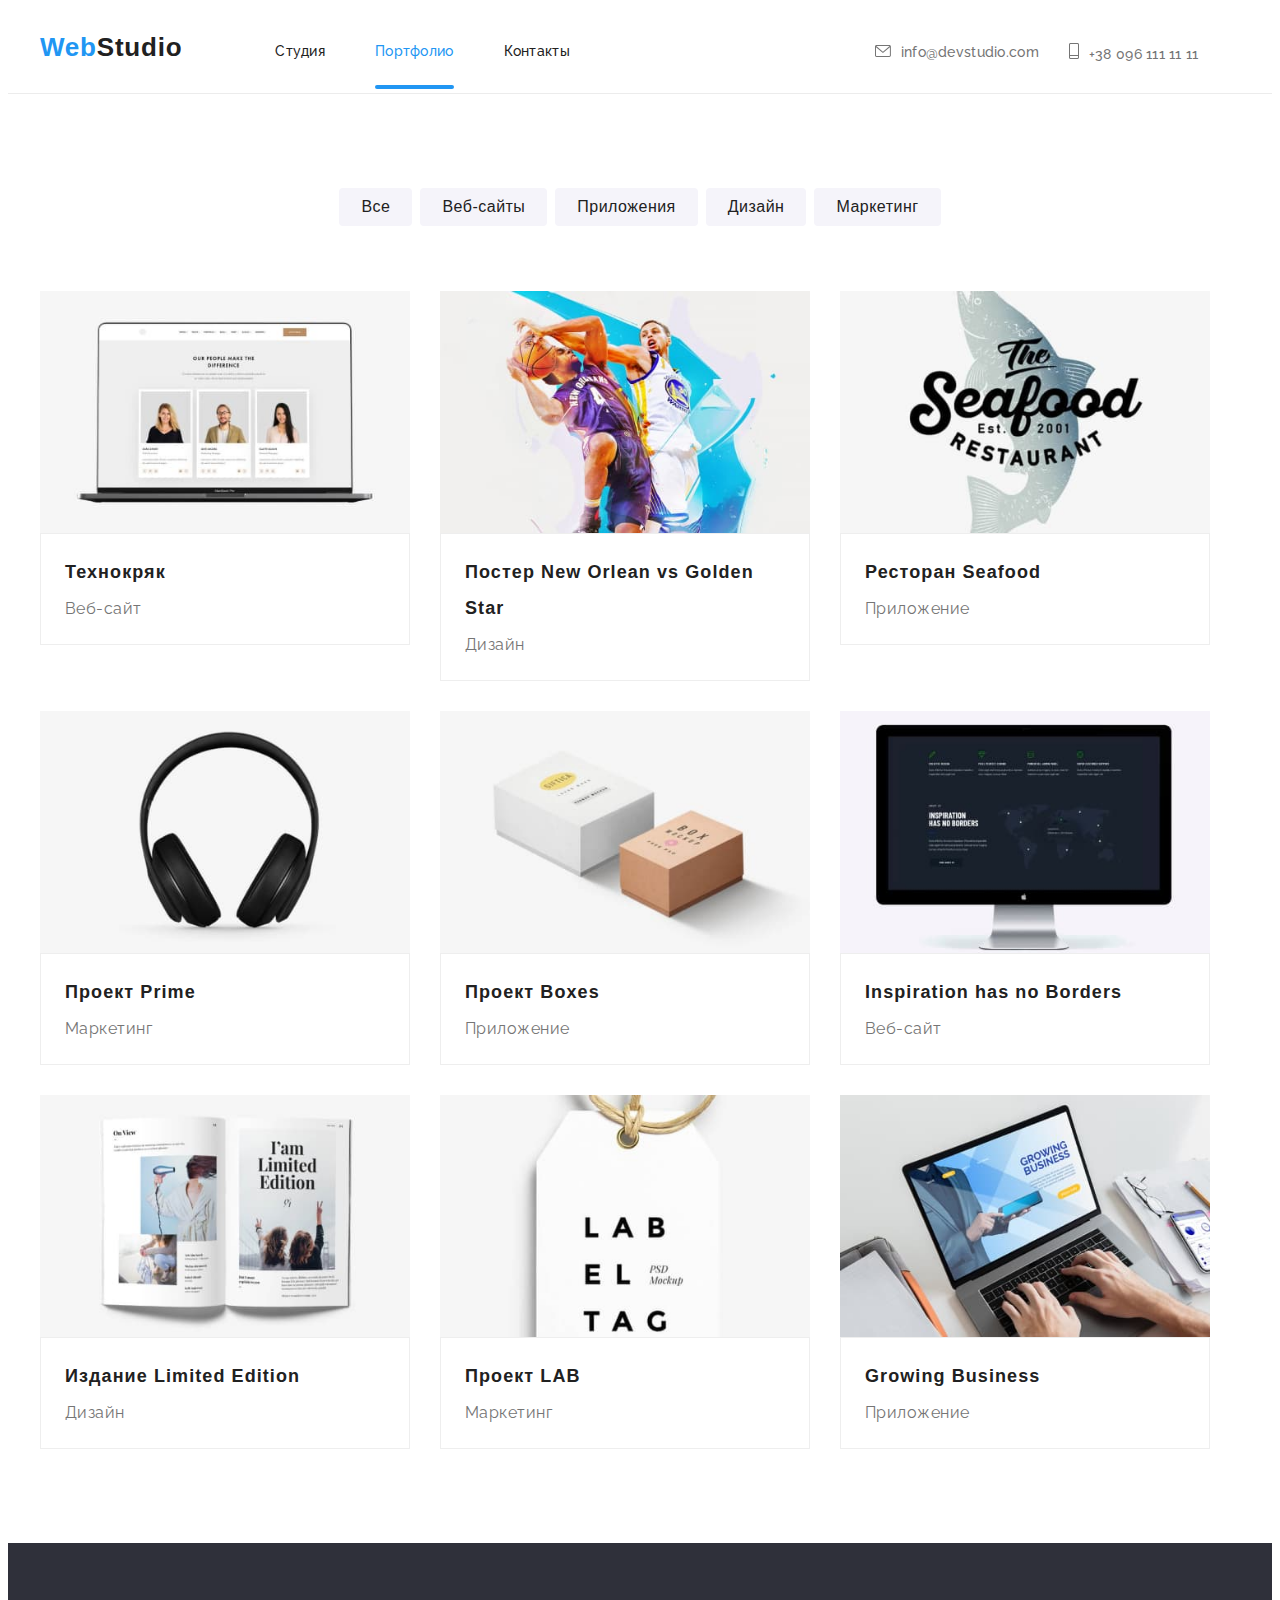
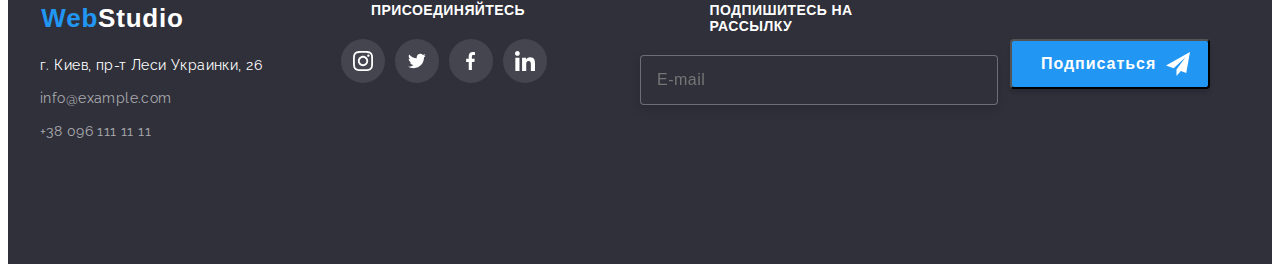
==== portfolio.html @ 31fa8542 "home work 08" ====
<!DOCTYPE html>
<html lang="ru">

<head>
    <meta charset="UTF-8">
    <meta name="viewport" content="width=device-width, initial-scale=1.0">
    <title>home-work-08</title>
    <link rel="preconnect" href="https://fonts.gstatic.com">
    <link
        href="https://fonts.googleapis.com/css2?family=Raleway:wght@700&family=Roboto:wght@400;500;700;900&display=swap"
        rel="stylesheet">
    <link rel="stylesheet" href="https://cdnjs.cloudflare.com/ajax/libs/modern-normalize/1.0.0/modern-normalize.min.css"
        integrity="sha512-ISS7cAi1PEhQ8jnbJpJZMd29NlhNj4AWYyLOSp2CE/CsHxTCu+r+t0D2yoJudVrd0/8fTVPUVDzY5Tvli75u/g=="
        crossorigin="anonymous" />
    <link rel="stylesheet" href="./css/main.min.css">
</head>

<body>

    <header class="header-navigation">
        <!--Логотип-->
        <div class="container">
            <div class="tablet-desktop-position">
                <div class="mobile-header">
                    <a class="logo" href="#">Web<span class="logo__header-part">Studio</span></a>
                    <button type="button" class="menu-button" data-menu-button>
                        <svg class="button_icon" width="24px" height="16px" aria-label="Переключатель мобильного меню">
                            <use class="icon-cross" href="./images/symbol-defs.svg#.iconCross"></use>
                            <use class="icon-menu" href="./images/symbol-defs.svg#.iconBurgerMenu"></use>
                        </svg>
                    </button>
                </div>
    
                <div class="menu-container" id="menu-container" data-menu>
                    <nav class="top-contacts">
                        <!--Навигация-->
                        <ul class="site-nav">
                            <li class="site-nav__item"><a class="site-nav__studio-link" href="./index.html">Студия</a></li>
                            <li class="site-nav__item"><a class="site-nav__current-link" href="./portfolio.html">Портфолио</a>
                            </li>
                            <li class="site-nav__item"><a class="site-nav__contacts" href="#">Контакты</a></li>
                        </ul>
                    </nav>
                    <ul class="auth-nav">
                        <li class="auth-nav__top">
                            <a class="auth-nav__mail" href="mailto:info@devstudio.com">
                                <svg class="top-icon" width="16px" height="12px">
                                    <use href="./images/symbol-defs.svg#.iconenvelope"></use>
                                </svg>info@devstudio.com
                            </a>
                        </li>
                        <li class="auth-nav__top">
                            <a class="auth-nav__phone" href="tel:+380961111111">
                                <svg class="top-icon" width="10px" height="16px">
                                    <use href="./images/symbol-defs.svg#.iconphone"></use>
                                </svg>+38 096 111 11 11
                            </a>
                        </li>
                    </ul>
                </div>
            </div>
        </div>
    </header>
    <main class="project-demonstration">
        <section class="work-example">
            <!--<h1>Примеры реализованных проектов</h1>-->
            <div class="container">
                <ul class="filter">
                    <li class="item"><button class="type-button">Все</button></li>
                    <li class="item"><button class="type-button">Веб-сайты</button></li>
                    <li class="item"><button class="type-button">Приложения</button></li>
                    <li class="item"><button class="type-button">Дизайн</button></li>
                    <li class="item"><button class="type-button">Маркетинг</button></li>
                </ul>

                <ul class="example">
                    <li class="item">
                        <a class="link" href="#">
                            <div class="thumb">
                                <img 
                                srcset="./images/Технокряк_mobile_filter.jpg 1x, 
                                ./images/Технокряк_mobile_filter2x.jpg 2x,
                                ./images/Технокряк_tablet_filter.jpg 1x,
                                ./images/Технокряк_tablet_filter2x.jpg 2x,
                                ./images/Технокряк_desktop_filter.jpg 1x,
                                ./images/Технокряк_desktop_filter2x.jpg 2x"
                                src="./images/Технокряк_mobile_filter.jpg" 
                                alt="Ноутбук с изображением членов команды"
                                    width="450px" height="294px">

                                <p class="text-overlay">Технокряк это современная площадка распространения коронавируса.
                                    Компании используют эту платформу для цифрового
                                    шпионажа и атак на защищённые сервера конкурентов.</p>
                            </div>

                            <div class="text">
                                <h3 class="title">Технокряк</h3>
                                <p class="content">Веб-сайт</p>
                            </div>
                        </a>
                    </li>
                    <li class="item">
                        <a class="link" href="#">
                            <div class="thumb">
                                <img 
                                srcset="./images/New_Orlean_mobile_filter.jpg 1x,
                                ./images/New_Orlean_mobile_filter2x.jpg 2x,
                                ./images/New_Orlean_tablet_filter.jpg 1x,
                                ./images/New_Orlean_tablet_filter2x.jpg 2x,
                                ./images/New_Orlean_desktop_filter.jpg 1x,
                                ./images/New_Orlean_desktop_filter2x.jpg 2x"
                                src="./images/New_Orlean_mobile_filter.jpg" 
                                alt="Баскетболисты в процессе игры"
                                    width="450px" height="294px">
                                <p class="text-overlay">Технокряк это современная площадка распространения коронавируса.
                                    Компании используют эту
                                    платформу для цифрового
                                    шпионажа и атак на защищённые сервера конкурентов.</p>
                            </div>
                            <div class="text">
                                <h3 class="title">Постер New Orlean vs Golden Star</h3>
                                <p class="content">Дизайн</p>
                            </div>

                        </a>
                    </li>
                    <li class="item">
                        <a class="link" href="#">
                            <div class="thumb">
                                <img 
                                srcset="./images/Seafood_mobile_filter.jpg 1x,
                                ./images/Seafood_mobile_filter2x.jpg 2x,
                                ./images/Seafood_tablet_filter.jpg 1x,
                                ./images/Seafood_tablet_filter2x.jpg 2x,
                                ./images/Seafood_desktop_filter.jpg 1x,
                                ./images/Seafood_desktop_filter2x.jpg 2x"
                                src="./images/Seafood_mobile_filter.jpg" 
                                alt="Логотип ресторана в виде большой рыбы"
                                    width="450px" height="294px">
                                <p class="text-overlay">Технокряк это современная площадка распространения коронавируса.
                                    Компании используют эту
                                    платформу для цифрового
                                    шпионажа и атак на защищённые сервера конкурентов.</p>
                            </div>
                            <div class="text">
                                <h3 class="title">Ресторан Seafood</h3>
                                <p class="content">Приложение</p>
                            </div>
                        </a>
                    </li>
                    <li class="item">
                        <a class="link" href="#">
                            <div class="thumb">
                                <img 
                                srcset="./images/Prime_mobile_filter.jpg 1x,
                                ./images/Prime_mobile_filter2x.jpg 2x,
                                ./images/Prime_tablet_filter.jpg 1x,
                                ./images/Prime_tablet_filter2x.jpg 2x,
                                ./images/Prime_desktop_filter.jpg 1x,
                                ./images/Prime_desktop_filter2x.jpg 2x" 
                                src="./images/Prime_mobile_filter.jpg" 
                                alt="Черные наушники" 
                                width="450px" height="294px">
                                <p class="text-overlay">Технокряк это современная площадка распространения коронавируса.
                                    Компании используют эту
                                    платформу для цифрового
                                    шпионажа и атак на защищённые сервера конкурентов.</p>
                            </div>
                            <div class="text">
                                <h3 class="title">Проект Prime</h3>
                                <p class="content">Маркетинг</p>
                            </div>
                        </a>
                    </li>

                    <li class="item">
                        <a class="link" href="#">
                            <div class="thumb">
                                <img srcset="./images/Boxes_mobile_filter.jpg 1x,
                                ./images/Boxes_mobile_filter2x.jpg 2x,
                                ./images/Boxes_tablet_filter.jpg 1x,
                                ./images/Boxes_tablet_filter2x.jpg 2x,
                                ./images/Boxes_desktop_filter.jpg 1x,
                                ./images/Boxes_desktop_filter2x.jpg 2x"
                                src="./images/Boxes_mobile_filter.jpg" 
                                alt="Белая и кремовая коробочки" 
                                width="450px" height="294px">
                                <p class="text-overlay">Технокряк это современная площадка распространения коронавируса.
                                    Компании используют эту
                                    платформу для цифрового
                                    шпионажа и атак на защищённые сервера конкурентов.</p>
                            </div>
                            <div class="text">
                                <h3 class="title">Проект Boxes</h3>
                                <p class="content">Приложение</p>
                            </div>
                        </a>
                    </li>
                    <li class="item">
                        <a class="link" href="#">
                            <div class="thumb">
                                <img 
                                srcset="./images/Inspiration_mobile_filter.jpg 1x,
                                ./images/Inspiration_mobile_filter2x.jpg 2x,
                                ./images/Inspiration_tablet_filter.jpg 1x,
                                ./images/Inspiration_tablet_filter2x.jpg 2x,
                                ./images/Inspiration_desktop_filter.jpg 1x,
                                ./images/Inspiration_desktop_filter2x.jpg 2x"
                                src="./images/Inspiration_mobile_filter.jpg" 
                                alt="Монитор компьютера" 
                                width="450px" height="294px">
                                <p class="text-overlay">Технокряк это современная площадка распространения коронавируса.
                                    Компании используют эту
                                    платформу для цифрового
                                    шпионажа и атак на защищённые сервера конкурентов.</p>
                            </div>
                            <div class="text">
                                <h3 class="title">Inspiration has no Borders</h3>
                                <p class="content">Веб-сайт</p>
                            </div>
                        </a>
                    </li>
                    <li class="item">
                        <a class="link" href="#">
                            <div class="thumb">
                                <img 
                                srcset="./images/Издание_mobile_filter.jpg 1x,
                                ./images/Издание_mobile_filter2x.jpg 2x,
                                ./images/Издание_tablet_filter.jpg 1x,
                                ./images/Издание_tablet_filter2x.jpg 2x,
                                ./images/Издание_desktop_filter.jpg 1x,
                                ./images/Издание_desktop_filter2x.jpg 2x"
                                src="./images/Издание_mobile_filter.jpg" 
                                alt="Разворот книги с картинками"
                                width="450px" height="294px">
                                <p class="text-overlay">Технокряк это современная площадка распространения коронавируса.
                                    Компании используют эту
                                    платформу для цифрового
                                    шпионажа и атак на защищённые сервера конкурентов.</p>
                            </div>
                            <div class="text">
                                <h3 class="title">Издание Limited Edition</h3>
                                <p class="content">Дизайн</p>
                            </div>
                        </a>
                    </li>
                    <li class="item">
                        <a class="link" href="#">
                            <div class="thumb">
                                <img 
                                srcset="./images/LAB_mobile_filter.jpg 1x,
                                ./images/LAB_mobile_filter2x.jpg 2x,
                                ./images/LAB_tablet_filter.jpg 1x,
                                ./images/LAB_tablet_filter2x.jpg 2x,
                                ./images/LAB_desktop_filter.jpg 1x,
                                ./images/LAB_desktop_filter2x.jpg 2x"
                                src="./images/LAB_mobile_filter.jpg" 
                                alt="Лейба для одежды" 
                                width="450px" height="294px">
                                <p class="text-overlay">Технокряк это современная площадка распространения коронавируса.
                                    Компании используют эту
                                    платформу для цифрового
                                    шпионажа и атак на защищённые сервера конкурентов.</p>
                            </div>
                            <div class="text">
                                <h3 class="title">Проект LAB</h3>
                                <p class="content">Маркетинг</p>
                            </div>
                        </a>
                    </li>
                    <li class="item">
                        <a class="link" href="#">
                            <div class="thumb">
                                <img 
                                srcset="./images/Growing_Business_mobile_filter.jpg 1x,
                                ./images/Growing_Business_mobile_filter2x.jpg 2x,
                                ./images/Growing_Business_tablet_filter.jpg 1x,
                                ./images/Growing_Business_tablet_filter2x.jpg 2x,
                                ./images/Growing_Business_desktop_filter.jpg 1x,
                                ./images/Growing_Business_desktop_filter2x.jpg 2x"
                                src="./images/Growing_Business_mobile_filter.jpg"
                                alt="НоутбукБ на экране которого открыто приложение" 
                                width="450px" height="294px">
                                <p class="text-overlay">Технокряк это современная площадка распространения коронавируса.
                                    Компании используют эту
                                    платформу для цифрового
                                    шпионажа и атак на защищённые сервера конкурентов.</p>
                            </div>
                            <div class="text">
                                <h3 class="title">Growing Business</h3>
                                <p class="content">Приложение</p>
                            </div>
                        </a>
                    </li>
                </ul>
            </div>
        </section>
    </main>

    <footer class="contacts-accent">
        <!--Логотип-->
        <div class="container-bottom">
    
            <div class="footer-tablet-desktop-position">
                <a class="logo" href="#"><span class="first-part">Web</span><span class="contrast">Studio</span></a>
    
                <address class="footer-adress">
                    <p class="location">г. Киев, пр-т Леси Украинки, 26</p>
                    <ul class="option">
                        <li class="item"><a class="link" href="mailto:info@example.com">info@example.com</a></li>
                        <li class="item"><a class="link" href="tel:+380961111111">+38 096 111 11 11</a></li>
                    </ul>
                </address>
            </div>
    
            <div class="offer-part">
                <p class="offer-paragraph">присоединяйтесь</p>
                <ul class="footer-list">
                    <li class="footer-list__socials">
                        <a class="footer-link" href="#">
                            <svg class="footer-icon" width="20px" height="20px">
                                <use href="./images/symbol-defs.svg#.iconinstagram">
                                </use>
                            </svg>
                        </a>
                    </li>
                    <li class="footer-list__socials">
                        <a class="footer-link" href="#">
                            <svg class="footer-icon" width="20px" height="16px">
                                <use href="./images/symbol-defs.svg#.icontwitter">
                                </use>
                            </svg>
                        </a>
                    </li>
                    <li class="footer-list__socials">
                        <a class="footer-link" href="#">
                            <svg class="footer-icon" width="10px" height="20px">
                                <use href="./images/symbol-defs.svg#.iconfacebook">
                                </use>
                            </svg>
                        </a>
                    </li>
                    <li class="footer-list__socials">
                        <a class="footer-link" href="#">
                            <svg class="footer-icon" width="20px" height="20px">
                                <use href="./images/symbol-defs.svg#.iconlinkedin">
                                </use>
                            </svg>
                        </a>
                    </li>
                </ul>
    
            </div>
            <form class="mail-form">
                <div class="mail-form-desktop-position">
                    <p class="footer-information">Подпишитесь на рассылку</p>
                    <input class="footer-input" type="email" placeholder="E-mail">
                </div>
                <div class="button-position">
                    <button class="subscribe-button">Подписаться
                        <svg class="button-icon" width="24px" height="24px">
                            <use href="./images/symbol-defs.svg#.iconpaperPlane"></use>
                        </svg>
                    </button>
                </div>
            </form>
        </div>
    </footer>
<script src="js/modal.js"></script>
<script src="js/menu.js"></script>
</body>
</html>
---- css/main.min.css ----
@font-face{font-family:"Raleway";src:url("https://fonts.googleapis.com/css2?family=Raleway:wght@700&&display=swap");font-style:normal;font-weight:700}@font-face{font-family:"Roboto";src:url("https://fonts.googleapis.com/css2?family=Roboto:wght@400&display=swap");font-style:normal;font-weight:400}@font-face{font-family:"Roboto";src:url("https://fonts.googleapis.com/css2?family=Roboto:wght@500&display=swap");font-style:normal;font-weight:500}@font-face{font-family:"Roboto";src:url("https://fonts.googleapis.com/css2?family=Roboto:wght@700&display=swap");font-style:normal;font-weight:700}@font-face{font-family:"Roboto";src:url("https://fonts.googleapis.com/css2?family=Roboto:wght@900&display=swap");font-style:normal;font-weight:900}.container,.container-bottom{padding-left:15px;padding-right:15px;margin-right:auto;margin-left:auto}a{text-decoration:none}body{color:#757575;font-family:"Roboto", "Raleway", sans-serif;font-weight:400;font-size:14px;line-height:2;letter-spacing:0.03em}h1,h2,h3{margin:0;color:#212121}ul{display:block;padding-inline-start:0px;margin:0px;list-style:none}@media screen and (min-width: 768px){ul{display:flex}}nav{display:flex}img{display:block;max-width:100%;height:auto}address{font-style:normal;margin-top:20px}p{margin:0}@media screen and (min-width: 480px){.container{width:480px}}@media screen and (min-width: 768px){.container{width:768px}}@media screen and (min-width: 1200px){.container{width:1200px}}.menu-container{text-align:center;letter-spacing:0.02em;background-color:#fff;border:1px solid #ececec}.menu-container.is-open{display:block;z-index:1}@media screen and (max-width: 767px){.menu-container{position:absolute;display:none;top:60px;left:0;width:100%}}@media screen and (min-width: 768px){.menu-container{display:flex;align-items:center;position:relative;border:none}}@media screen and (min-width: 768px){.container-bottom{display:flex;flex-direction:row;flex-wrap:wrap;justify-content:center}}@media screen and (min-width: 1200px){.container-bottom{width:1200px;justify-content:normal}}.mobile-header{width:100%;display:flex;padding-top:16px;padding-bottom:16px;border-bottom:1px solid #ececec;justify-content:space-between;align-items:center}@media screen and (min-width: 768px){.mobile-header{width:min-content;border:none;padding-top:26px;padding-bottom:26px}}@media screen and (min-width: 1200px){.mobile-header{padding:0}}.tablet-desktop-position{display:flex;align-items:baseline}.logo__header-part{color:#212121}.logo{position:relative;display:inline-block;font-family:"Raleway",sans-serif;font-size:24px;line-height:1.17;letter-spacing:0.03em;text-decoration:none;font-family:"Raleway",sans-serif;font-weight:700;font-size:26px;line-height:1.19;letter-spacing:0.03em;color:#2196f3;transition-property:opacity, transform;transition-duration:250ms;transition-timing-function:cubic-bezier(0.4, 0, 0.2, 1)}@media screen and (min-width: 1200px){.logo{padding-top:24px;padding-bottom:25px}}.menu-button{display:inline-flex;justify-content:center;align-items:center;width:40px;height:40px;outline:none;margin:0;padding:0;border:none;background-color:transparent}.menu-button:hover .icon-menu,.menu-button:hover .icon-cross{fill:#2196f3}@media screen and (min-width: 768px){.menu-button{display:none}}.menu-button .icon-cross{display:none}.menu-button.is-open .icon-cross{display:block}.menu-button.is-open .icon-menu{display:none}.header-navigation{position:relative;border-bottom:1px solid #ececec}.top-contacts{justify-content:center}@media screen and (min-width: 768px){.top-contacts{margin-left:88px}}@media screen and (min-width: 1200px){.top-contacts{margin-left:93px}}.site-nav{padding-top:40px;padding-bottom:20px;font-weight:500;font-size:18px;line-height:1.17;letter-spacing:0.02em}@media screen and (min-width: 768px){.site-nav{padding:0;font-size:12px;line-height:1.14}}@media screen and (min-width: 1200px){.site-nav{font-size:14px;line-height:1.14;letter-spacing:0.02em}}.site-nav__item{padding-top:20px;padding-bottom:20px}@media screen and (min-width: 768px){.site-nav__item{padding:0;margin-left:50px}}@media screen and (min-width: 768px){.site-nav__item:first-child{margin-left:0px}}@media screen and (min-width: 1200px){.auth-nav__top:last-child{margin-left:30px}}.auth-nav__top{padding-top:8px;padding-bottom:8px}@media screen and (min-width: 768px){.auth-nav__top{padding-top:5px;padding-bottom:5px}}@media screen and (min-width: 1200px){.auth-nav__top{display:flex;align-items:baseline;padding:0}}.site-nav__current-link{position:relative;padding-top:20px;padding-bottom:8px;color:#2196f3;text-decoration:none}@media screen and (min-width: 768px){.site-nav__current-link{padding-top:32px;padding-bottom:30px}}.site-nav__current-link::after{content:"";position:absolute;display:block;width:100%;height:4px;border-radius:2px;background-color:#2196f3;left:0;bottom:0;opacity:1}.site-nav__portfolio{position:relative;padding-top:20px;padding-bottom:8px;transition-property:color;transition-duration:250ms;transition-timing-function:cubic-bezier(0.4, 0, 0.2, 1);color:#212121}@media screen and (min-width: 768px){.site-nav__portfolio{padding-top:32px;padding-bottom:30px}}.site-nav__portfolio:hover,.site-nav__portfolio:focus{color:#2196f3}.site-nav__contacts{position:relative;padding-top:20px;padding-bottom:8px;color:#212121;text-decoration:none;transition-property:opacity, color;transition-duration:250ms;transition-timing-function:cubic-bezier(0.4, 0, 0.2, 1)}@media screen and (min-width: 768px){.site-nav__contacts{padding-top:32px;padding-bottom:30px}}.site-nav__contacts::after{position:absolute;content:"";display:block;width:100%;height:4px;left:0;bottom:0;opacity:0;border-radius:2px;background-color:#2196f3}.site-nav__contacts:hover::after,.site-nav__contacts:focus::after{opacity:1}.site-nav__contacts:hover,.site-nav__contacts:focus{color:#2196f3}.auth-nav{padding-top:20px;padding-bottom:60px;font-weight:500;font-size:18px;line-height:1.17;letter-spacing:0.02em}@media screen and (min-width: 768px){.auth-nav{display:flex;align-items:flex-start;flex-direction:column;margin-left:84px;padding:0;font-size:12px;line-height:1.16}}@media screen and (min-width: 1200px){.auth-nav{flex-direction:row;align-items:center;margin-left:305px;font-size:14px;line-height:1.14}}.auth-nav .top-icon{margin-right:10px;fill:currentColor}.auth-nav__mail{position:relative;color:#757575;transition-property:opacity, color;transition-duration:250ms;transition-timing-function:cubic-bezier(0.4, 0, 0.2, 1)}@media screen and (min-width: 768px){.auth-nav__mail{display:flex;padding-bottom:8px}}@media screen and (min-width: 1200px){.auth-nav__mail{padding-top:32px;padding-bottom:30px}}.auth-nav__mail::after{content:"";position:absolute;display:block;width:100%;height:4px;border-radius:2px;background-color:#2196f3;left:0;bottom:0;opacity:0}.auth-nav__mail:hover::after,.auth-nav__mail:focus::after{opacity:1}.auth-nav__mail:hover,.auth-nav__mail:focus{color:#2196f3}.auth-nav__phone{position:relative;padding-top:8px;padding-bottom:8px;color:#757575;transition-property:opacity, color;transition-duration:250ms;transition-timing-function:cubic-bezier(0.4, 0, 0.2, 1)}@media screen and (min-content: 768px){.auth-nav__phone{display:flex}}@media screen and (min-width: 1200px){.auth-nav__phone{padding-top:32px;padding-bottom:30px}}.auth-nav__phone::after{content:"";position:absolute;display:block;width:100%;height:4px;border-radius:2px;background-color:#2196f3;left:0;bottom:0;opacity:0}.auth-nav__phone:hover::after,.auth-nav__phone:focus::after{opacity:1}.auth-nav__phone:hover,.auth-nav__phone:focus{color:#2196f3}.header-navigation .link{text-decoration:none;color:#212121}.hero .title{display:flex;text-align:center;margin-bottom:30px;text-transform:uppercase;font-weight:900;font-size:26px;line-height:1.61;letter-spacing:0.06em;color:#fff}@media screen and (min-width: 768px){.hero .title{padding-left:50px;padding-right:50px}}@media screen and (min-width: 1200px){.hero .title{margin-bottom:40px;font-size:44px;line-height:1.36}}.hero .button{display:flex;padding-top:10px;padding-bottom:10px;padding-right:32px;padding-left:32px;margin-right:auto;margin-left:auto;text-decoration:none;font-weight:700;letter-spacing:0.06em;font-size:16px;line-height:1.9;border:1px solid transparent;border-radius:4px;cursor:pointer;color:#fff;background-color:#2196f3}.hero-overlay{height:600px;max-width:1600px;padding-top:200px;padding-bottom:200px;margin-left:auto;margin-right:auto;background-size:cover;background-repeat:no-repeat;background-position:center;background-image:linear-gradient(to right, rgba(47,48,58,0.4), rgba(47,48,58,0.4)),url("../../images/hero-mobile.jpg")}@media (min-resolution: 2dppx){.hero-overlay{background-image:url("../../images/hero-mobile2x.jpg")}}@media (min-width: 481px){.hero-overlay{background-image:url("../../images/hero-tablet.jpg")}}@media (min-width: 481px) and (min-resolution: 2dppx){.hero-overlay{background-image:url("../../images/hero-tablet2x.jpg")}}@media (min-width: 769px){.hero-overlay{background-image:url("../../images/hero-descktop.jpg")}}@media (min-width: 769px) and (min-resolution: 2dppx){.hero-overlay{background-image:url("../../images/hero-descktop2x.jpg")}}.review-icon{display:block}.review{background-color:#fff;padding-top:60px;padding-bottom:60px}@media screen and (min-width: 1200px){.review{padding-top:94px;padding-bottom:94px}}.review-box{display:flex;justify-content:center;align-items:center;margin-bottom:30px;border:transparent;border-radius:4px;background:#f5f4fa;height:120px}.description .title{display:flex;justify-content:center;margin-bottom:10px;text-transform:uppercase;font-weight:700;font-size:14px;line-height:1.4;letter-spacing:0.03em;color:#212121}@media screen and (min-width: 768px){.description .title{justify-content:flex-start}}.description .content{font-weight:400;font-size:14px;line-height:1.7;letter-spacing:0.03em;color:#757575}.description{display:flex;flex-wrap:wrap;margin:-15px}.description__item{margin:15px;width:450px}@media screen and (min-width: 768px){.description__item{width:354px}}@media screen and (min-width: 1200px){.description__item{width:270px}}@media screen and (max-width: 1199px){.occupation{display:none}}@media screen and (min-width: 1200px){.occupation{max-width:100%;padding-bottom:94px;background-color:#fff}}.exposition-title{margin-bottom:50px;font-weight:700;font-size:36px;line-height:1.17;text-align:center;letter-spacing:0.03em;color:#212121}.exposition-box{position:relative;height:294px}.occupation-positioning{position:relative;z-index:0;left:0;bottom:70px;display:flex;align-items:center;justify-content:center;padding-top:27px;padding-bottom:27px;font-weight:700;font-size:14px;line-height:1.14;text-align:center;letter-spacing:0.03em;text-transform:uppercase;color:#fff}.occupation-positioning::before{position:absolute;top:0;left:0;width:100%;height:100%;z-index:-1;content:"";width:370px;height:70px;background:rgba(47,48,58,0.8)}.images-list{display:flex;flex-wrap:wrap;margin:-15px;display:flex;z-index:-2}.images-list .item{margin:15px;width:370px}.our-team{max-width:100%;background-color:#f5f4fa;padding-top:60px;padding-bottom:60px}@media screen and (min-width: 1200px){.our-team{padding-top:94px;padding-bottom:94px}}.team{display:flex;flex-wrap:wrap;margin:-15px}.clause{display:block;width:450px;margin:15px}@media screen and (min-width: 768px){.clause{width:354px}}@media screen and (min-width: 1200px){.clause{width:270px}}.team-icon{fill:#afb1b8;transition-property:fill;transition-duration:250ms;transition-timing-function:cubic-bezier(0.4, 0, 0.2, 1)}.socials-link{display:flex;justify-content:center;align-items:center;width:44px;height:44px;padding:0;box-sizing:border-box;background-position:center;border:none;border-radius:50%;background-color:#fff;transition-property:background-color;transition-duration:250ms;transition-timing-function:cubic-bezier(0.4, 0, 0.2, 1)}.socials-link:hover,.socials-link:focus{background-color:#2196f3}.socials-link:hover .team-icon,.socials-link:focus .team-icon{fill:#fff}.socials{display:flex;justify-content:center}.socials .item{margin-left:10px}.socials .item:first-child{margin-left:0px}.our-team-title{margin-bottom:30px;text-align:center;font-size:28px;font-weight:700;line-height:1.18;letter-spacing:0.03em;color:#212121}@media screen and (min-width: 1200px){.our-team-title{margin-bottom:50px;font-size:36px;line-height:1.17}}.information{padding-top:30px;padding-bottom:30px;padding-left:5px;padding-right:5px}.team .information{text-align:center;background:#fff;box-shadow:0px 1px 3px rgba(0,0,0,0.12),0px 1px 1px rgba(0,0,0,0.14),0px 2px 1px rgba(0,0,0,0.2);border-radius:0px 0px 4px 4px}.information .title{margin-bottom:10px;text-align:center;font-weight:500;font-size:16px;line-height:1.19;letter-spacing:0.03em;color:#212121}.information .content{margin-bottom:16px;text-align:center;font-weight:400;font-size:16px;line-height:1.19;letter-spacing:0.03em;color:#757575}.client-link{display:flex;justify-content:center;align-items:center;height:90px;padding:0;background-position:center;box-sizing:border-box;border:1px solid;border-color:#afb1b8;border-radius:4px;transition-property:border-color;transition-duration:250ms;transition-timing-function:cubic-bezier(0.4, 0, 0.2, 1)}@media screen and (min-width: 1200px){.client-link{width:170px}}.client-link:hover,.client-link:focus{border-color:#2196f3}.client-link:hover .customer-icon,.client-link:focus .customer-icon{fill:#2196f3}.standing-customer{display:flex;flex-wrap:wrap;margin:-15px}.standing-customer__item{margin:15px;width:210px}@media screen and (min-width: 768px){.standing-customer__item{width:226px}}@media screen and (min-width: 1200px){.standing-customer__item{width:170px}}.customer-icon{transition-property:fill;transition-duration:250ms;transition-timing-function:cubic-bezier(0.4, 0, 0.2, 1);fill:#afb1b8}.our-clients{max-width:100%;padding-top:60px;padding-bottom:60px}@media screen and (min-width: 1200px){.our-clients{padding-top:94px;padding-bottom:94px;margin-right:auto;margin-left:auto}}.our-clients .title{margin-bottom:30px;text-align:center;font-weight:700;font-size:28px;line-height:1.18;letter-spacing:0.03em;color:#212121}@media screen and (min-width: 1200px){.our-clients .title{margin-bottom:50px;font-size:36px;line-height:1.17}}.contacts-accent .logo{max-width:154px;display:block;padding:0;margin-left:auto;margin-right:auto;font-weight:700;font-size:24px;line-height:1.17;text-align:center;letter-spacing:0.03em;text-decoration:none;font-family:"Raleway", sans-serif}@media screen and (min-width: 1200px){.contacts-accent .logo{margin-left:0;margin-right:0;max-width:145px;font-size:26px;line-height:1.19}}.logo>.first-part{color:#2196f3}.logo .contrast{color:#fff}.contrast-accent .logo{margin-bottom:20px}.footer-adress{margin-bottom:60px}@media screen and (min-width: 768px){.footer-tablet-desktop-position{margin-left:auto;margin-right:auto}}@media screen and (min-width: 1200px){.footer-tablet-desktop-position{width:231px;margin-left:0;margin-right:0}}.location{max-width:232px;display:block;margin-left:auto;margin-right:auto;margin-bottom:9px;white-space:nowrap;font-weight:400;font-size:14px;line-height:1.7;letter-spacing:0.03em;color:#fff}.option{width:min-content;display:block;margin-left:auto;margin-right:auto}@media screen and (min-width: 1200px){.option{margin-left:0;margin-right:0}}.option .link{text-decoration:none;font-weight:400;font-size:14px;line-height:1.7;letter-spacing:0.03em;color:rgba(255,255,255,0.6);transition-property:color;transition-duration:250ms;transition-timing-function:cubic-bezier(0.4, 0, 0.2, 1)}.option .link:hover,.option .link:focus{color:#2196f3}.option .item{margin-bottom:9px;font-weight:400;font-size:14px;line-height:1.71;letter-spacing:0.03em;color:rgba(255,255,255,0.6)}.option .item:last-child{margin-bottom:0px}.offer-paragraph{max-width:146px;display:block;margin-left:auto;margin-right:auto;margin-bottom:20px;text-transform:uppercase;font-weight:700;font-size:14px;line-height:1.14;letter-spacing:0.03em;color:#fff}.offer-part{width:min-content;display:block;margin-left:auto;margin-right:auto;margin-bottom:60px}@media screen and (min-width: 1200px){.offer-part{margin-left:70px;margin-right:0}}.mail-form{display:block;max-width:450px}@media screen and (min-width: 768px){.mail-form{margin-left:166px;margin-right:152px;width:450px}}@media screen and (min-width: 1200px){.mail-form{display:flex;margin-left:93px;margin-right:0;width:358px}}.footer-information{text-transform:uppercase;max-width:219px;margin-left:auto;margin-right:auto;margin-bottom:20px;font-weight:700;font-size:14px;line-height:1.14;letter-spacing:0.03em;color:#fff}.footer-input{width:358px;height:50px;margin:0;border:1px solid rgba(255,255,255,0.3);box-sizing:border-box;filter:drop-shadow(0px 4px 4px rgba(0,0,0,0.15));border-radius:4px;background-color:#2f303a}input[placeholder="E-mail"]{display:block;width:100%;margin-left:auto;margin-right:auto;margin-bottom:20px;top:15px;left:16px;padding-left:16px;font-weight:400;font-size:16px;line-height:1.25;letter-spacing:0.03em;color:rgba(255,255,255,0.6)}@media screen and (min-width: 1200px){input[placeholder="E-mail"]{width:358px}}.button-position{width:min-content;margin-left:auto;margin-right:auto}@media screen and (min-width: 1200px){.button-position{margin-top:36px}}.subscribe-button{display:inline-flex;align-self:flex-end;align-items:center;width:200px;height:50px;padding-left:29px;margin-left:12px;font-weight:700;font-size:16px;line-height:1.87;letter-spacing:0.06em;background:#2196f3;box-shadow:0px 4px 4px rgba(0,0,0,0.15);border-radius:4px;color:#fff;cursor:pointer}.button-icon{align-items:center;padding-left:10px;fill:#fff}.footer-link{background-position:center;display:flex;justify-content:center;align-items:center;width:44px;height:44px;box-sizing:border-box;background-color:rgba(255,255,255,0.1);border:none;border-radius:50%;transition-property:background-color;transition-duration:250ms;transition-timing-function:cubic-bezier(0.4, 0, 0.2, 1)}.footer-link:hover,.footer-link:focus{background-color:#2196f3}.footer-icon{fill:#fff}.footer-list{display:flex}.footer-list__socials{margin-left:10px}.footer-list__socials:first-child{margin-left:0}.contacts-accent{max-width:100%;padding-top:60px;padding-bottom:60px;margin-right:auto;margin-left:auto;background-color:#2f303a}.filter{justify-content:center;display:flex;flex-direction:row;flex-wrap:wrap;justify-content:flex-start;margin-bottom:40px}@media screen and (min-width: 768px){.filter{justify-content:center;margin-bottom:30px}}@media screen and (min-width: 1200px){.filter{margin-bottom:50px}}.filter .item{margin-left:8px;padding-bottom:15px}.filter .item:nth-child(3n+1){margin-left:0}@media screen and (min-width: 768px){.filter .item:nth-child(4){margin-left:8px}}.type-button{text-align:center;padding-top:6px;padding-bottom:6px;padding-right:22px;padding-left:22px;font-weight:500;font-size:16px;line-height:1.62;letter-spacing:0.03em;color:#212121;background-color:#f5f4fa;border:transparent;border-radius:4px;transition-property:color, background-color, box-shadow;transition-duration:250ms;transition-timing-function:cubic-bezier(0.4, 0, 0.2, 1)}.type-button:hover,.type-button:focus{background-color:#2196f3;color:#fff;box-shadow:0px 3px 1px rgba(0,0,0,0.1),0px 1px 2px rgba(0,0,0,0.08),0px 2px 2px rgba(0,0,0,0.12)}.site-nav__studio-link{position:relative;padding-top:20px;padding-bottom:8px;color:#212121;text-decoration:none;transition-property:opacity, color;transition-duration:250ms;transition-timing-function:cubic-bezier(0.4, 0, 0.2, 1)}@media screen and (min-width: 768px){.site-nav__studio-link{padding-top:32px;padding-bottom:30px}}.site-nav__studio-link::after{position:absolute;content:"";display:block;width:100%;height:4px;left:0;bottom:0;opacity:0;border-radius:2px;background-color:#2196f3}.site-nav__studio-link:hover::after,.site-nav__studio-link:focus::after{opacity:1}.site-nav__studio-link:hover,.site-nav__studio-link:focus{color:#2196f3}.project-demonstration{background-color:#fff}.work-example{max-width:1600px;padding-top:60px;padding-bottom:60px;margin-right:auto;margin-left:auto}@media screen and (min-width: 1200px){.work-example{padding-top:94px;padding-bottom:94px}}.example{display:flex;flex-direction:row;flex-wrap:wrap;margin:-15px}.example .item{width:450px;margin:15px}@media screen and (min-width: 768px){.example .item{width:354px}}@media screen and (min-width: 1200px){.example .item{width:370px}}.example .text{border:1px solid #eeeeee;box-sizing:border-box;background:#fff}.text{padding-top:20px;padding-bottom:20px;padding-right:24px;padding-left:24px}.text .title{margin-bottom:4px}.example .title{font-weight:700;font-size:18px;line-height:2;letter-spacing:0.06em;color:#212121}.example .content{font-weight:400;font-size:16px;line-height:1.9;letter-spacing:0.03em;color:#757575}.example .link{display:block;transition-property:box-shadow;transition-duration:250ms;transition-timing-function:cubic-bezier(0.4, 0, 0.2, 1)}.example .link:hover .text-overlay{transform:translateY(0)}.example .link:hover{box-shadow:0px 1px 1px rgba(0,0,0,0.12),0px 4px 4px rgba(0,0,0,0.06),1px 4px 6px rgba(0,0,0,0.16)}.example-box{position:relative}.thumb{position:relative;overflow:hidden;background-color:#fff}.thumb>.text-overlay{top:0;right:0;position:absolute;width:100%;height:100%;padding-top:63px;padding-bottom:63px;padding-left:24px;padding-right:24px;color:#fff;background-color:rgba(33,150,243,0.9);transform:translateY(100%);transition:transform 250ms;transition-timing-function:cubic-bezier(0.4, 0, 0.2, 1)}.backdrop{position:fixed;width:100%;height:100%;top:0;left:0;background-color:rgba(0,0,0,0.2);overflow-y:scroll}.backdrop.is-hidden,.modal.is-hidden{opacity:0;pointer-events:none}.modal{position:absolute;width:450px;height:609px;top:50%;left:50%;transform:translate(-50%, -50%);z-index:1;display:inline-block;background-color:#fff;transition-duration:250ms;transition-timing-function:cubic-bezier(0.4, 0, 0.2, 1)}@media screen and (min-width: 1200px){.modal{width:528px;height:581px}}.button-close{position:absolute;top:8px;right:8px;height:30px;width:30px;border:1px solid;border-radius:50%;border-color:#757575;background-color:#fff}.button-close:focus{border-color:#757575}.button-close:focus .close-icon{fill:#2196f3}.close-icon{fill:#212121;transition-property:fill, transform;transition-duration:250ms;transition-timing-function:cubic-bezier(0.4, 0, 0.2, 1)}.modal-information{justify-content:center;margin-bottom:12px;font-weight:700;font-size:20px;line-height:1.5;letter-spacing:0.03em;color:#212121}@media screen and (min-width: 1200px){.modal-information{font-size:20px;line-height:1.15}}.modal-form{width:100%;height:100%;display:inline-block;flex-direction:column;padding-top:40px;padding-bottom:40px;padding-right:40px;padding-left:40px}.formLabel{display:block;margin-bottom:4px;font-weight:400;font-size:12px;line-height:1.17;letter-spacing:0.01em;color:#757575}.modalInput{display:block;width:370px;height:40px;padding-left:30px;padding-right:5px;padding-top:5px;padding-bottom:5px;margin-bottom:10px;outline:none;border:1px solid rgba(33,33,33,0.2);box-sizing:border-box;border-radius:4px;transition-property:border-color, box-shadow, transform;transition-duration:250ms;transition-timing-function:cubic-bezier(0.4, 0, 0.2, 1)}@media screen and (min-width: 1200px){.modalInput{width:448px}}.modalInput:focus{border-color:#2196f3;box-shadow:0px 1px 3px rgba(0,0,0,0.12),0px 1px 1px rgba(0,0,0,0.14),0px 2px 1px rgba(0,0,0,0.2)}.modalInput:focus+.formIcon{fill:#2196f3}.modalTextarea{width:370px;height:120px;padding-top:12px;padding-bottom:12px;padding-left:16px;padding-right:16px;outline:none;border:1px solid rgba(33,33,33,0.2);box-sizing:border-box;border-radius:4px;transition-property:border-color, box-shadow, transform;transition-duration:250ms;transition-timing-function:cubic-bezier(0.4, 0, 0.2, 1)}@media screen and (min-width: 1200px){.modalTextarea{width:448px}}.modalTextarea:focus{border-color:#2196f3;box-shadow:0px 1px 3px rgba(0,0,0,0.12),0px 1px 1px rgba(0,0,0,0.14),0px 2px 1px rgba(0,0,0,0.2)}.modalField{position:relative}.formIcon{position:absolute;top:14px;left:14px;transition-property:fill, transform;transition-duration:250ms;transition-timing-function:cubic-bezier(0.4, 0, 0.2, 1);fill:#212121}.inputGroup{margin-bottom:10px}textarea[placeholder="Введите текст"]{margin-bottom:20px;font-weight:400;font-size:14px;line-height:1.14;letter-spacing:0.01em;color:rgba(117,117,117,0.5)}@media screen and (min-width: 1200px){textarea[placeholder="Введите текст"]{font-size:12px;line-height:1.7}}.checkGroup{position:relative;align-self:center;margin-bottom:30px;font-weight:400;font-size:14px;line-height:1.7;letter-spacing:0.03em;color:#757575}.markIcon{position:absolute;top:5px;left:3px;fill:#fff}@media screen and (min-width: 1200px){.markIcon{top:9px}}.policyLink{position:relative;padding-bottom:1px;color:#2196f3}.policyLink::after{position:absolute;width:100%;left:0;bottom:0;display:block;content:"";height:1px;border-radius:1px;background-color:#2196f3}.checkLabel{display:flex;align-items:center}.checkLabel::before{display:inline-block;vertical-align:middle;margin-right:8px;width:16px;height:15px;content:"";border-radius:2px;box-shadow:0 0 0 2px #212121}.checkInput:checked+.checkLabel::before{border-radius:2px;box-shadow:0 0 0 2px #2196f3;background-color:#2196f3}.visuallyHidden{position:absolute;width:1px;height:1px;margin:-1px;border:0;padding:0;clip:rect(0 0 0 0);overflow:hidden}.checkText{align-self:center;font-weight:normal;font-size:12px;line-height:1.17;letter-spacing:0.03em}@media screen and (min-width: 1200px){.checkText{font-size:14px;line-height:1.7}}.modalButton{display:flex;justify-content:center;align-items:center;width:200px;height:50px;margin-right:auto;margin-left:auto;text-decoration:none;font-weight:700;letter-spacing:0.06em;font-size:16px;line-height:1.9;border:1px solid transparent;border-radius:4px;color:#fff;background-color:#2196f3;cursor:pointer}
/*# sourceMappingURL=main.min.css.map */
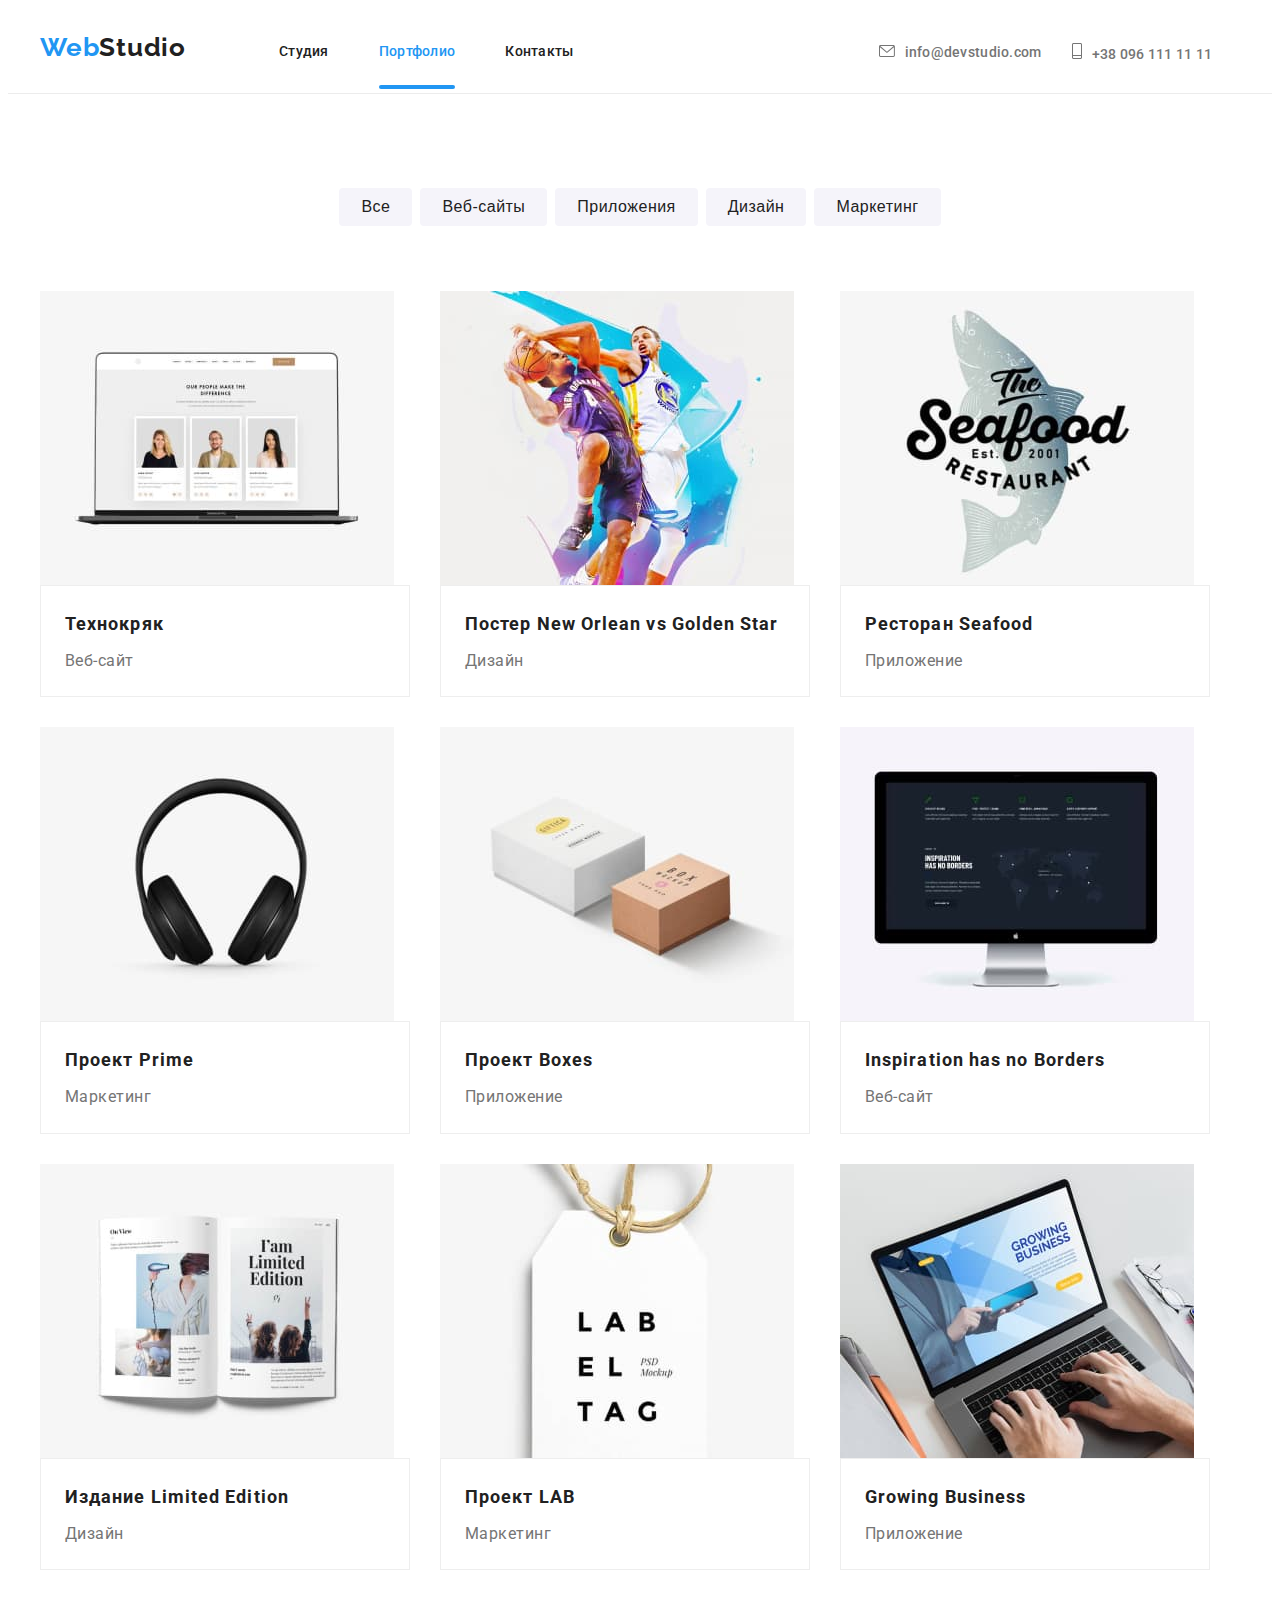
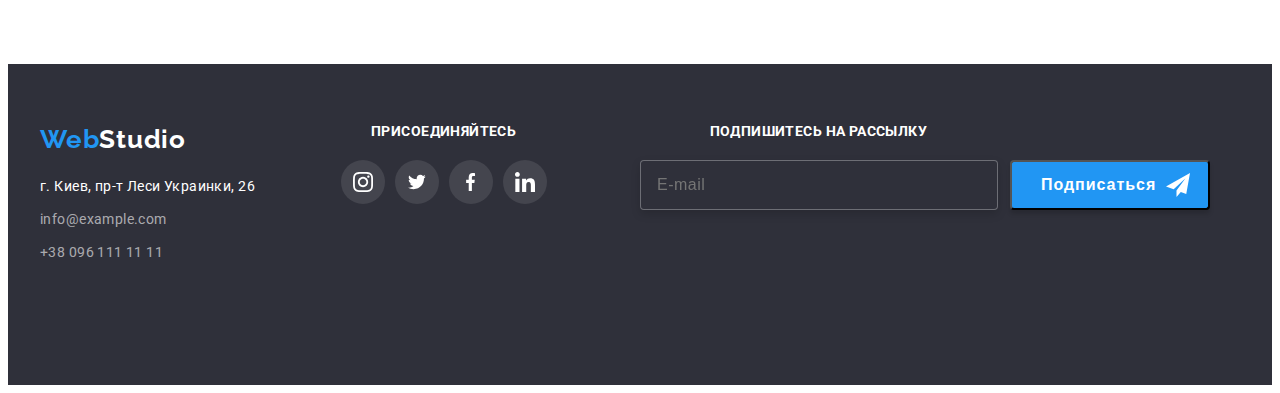
==== commit f1ed834c: "My homework 08" ====
--- a/portfolio.html
+++ b/portfolio.html
@@ -1,6 +1,5 @@
 <!DOCTYPE html>
 <html lang="ru">
-
 <head>
     <meta charset="UTF-8">
     <meta name="viewport" content="width=device-width, initial-scale=1.0">
@@ -77,17 +76,18 @@
                     <li class="item">
                         <a class="link" href="#">
                             <div class="thumb">
-                                <img 
-                                srcset="./images/Технокряк_mobile_filter.jpg 1x, 
-                                ./images/Технокряк_mobile_filter2x.jpg 2x,
-                                ./images/Технокряк_tablet_filter.jpg 1x,
-                                ./images/Технокряк_tablet_filter2x.jpg 2x,
-                                ./images/Технокряк_desktop_filter.jpg 1x,
-                                ./images/Технокряк_desktop_filter2x.jpg 2x"
-                                src="./images/Технокряк_mobile_filter.jpg" 
-                                alt="Ноутбук с изображением членов команды"
-                                    width="450px" height="294px">
-
+                                <picture>
+                                    <source srcset="./images/Технокряк_mobile_filter.jpg 1x, 
+                                                    ./images/Технокряк_mobile_filter2x.jpg 2x" 
+                                                    media=" (max-width: 767px)" />
+                                    <source srcset="./images/Технокряк_tablet_filter.jpg 1x,
+                                                    ./images/Технокряк_tablet_filter2x.jpg 2x" 
+                                                    media="(min-width: 768px)" />
+                                    <source srcset="./images/Технокряк_desktop_filter.jpg 1x,
+                                                    ./images/Технокряк_desktop_filter2x.jpg 2x" 
+                                                    media="(min-width: 1200px)" />
+                                    <img src="./images/Технокряк_mobile_filter.jpg" alt="Ноутбук с изображением членов команды">
+                                </picture>                                
                                 <p class="text-overlay">Технокряк это современная площадка распространения коронавируса.
                                     Компании используют эту платформу для цифрового
                                     шпионажа и атак на защищённые сервера конкурентов.</p>
@@ -102,16 +102,18 @@
                     <li class="item">
                         <a class="link" href="#">
                             <div class="thumb">
-                                <img 
-                                srcset="./images/New_Orlean_mobile_filter.jpg 1x,
-                                ./images/New_Orlean_mobile_filter2x.jpg 2x,
-                                ./images/New_Orlean_tablet_filter.jpg 1x,
-                                ./images/New_Orlean_tablet_filter2x.jpg 2x,
-                                ./images/New_Orlean_desktop_filter.jpg 1x,
-                                ./images/New_Orlean_desktop_filter2x.jpg 2x"
-                                src="./images/New_Orlean_mobile_filter.jpg" 
-                                alt="Баскетболисты в процессе игры"
-                                    width="450px" height="294px">
+                                <picture>
+                                    <source srcset="./images/New_Orlean_mobile_filter.jpg 1x,
+                                                    /images/New_Orlean_mobile_filter2x.jpg 2x"
+                                                    media=" (max-width: 767px)" />
+                                    <source srcset=" ./images/New_Orlean_tablet_filter.jpg 1x,
+                                                    ./images/New_Orlean_tablet_filter2x.jpg 2x"
+                                                    media="(min-width: 768px)" />
+                                    <source srcset="./images/New_Orlean_desktop_filter.jpg 1x,
+                                                    ./images/New_Orlean_desktop_filter2x.jpg 2x"
+                                                    media="(min-width: 1200px)" />
+                                    <img src="./images/New_Orlean_mobile_filter.jpg" alt="Баскетболисты в процессе игры">
+                                </picture>                               
                                 <p class="text-overlay">Технокряк это современная площадка распространения коронавируса.
                                     Компании используют эту
                                     платформу для цифрового
@@ -127,16 +129,18 @@
                     <li class="item">
                         <a class="link" href="#">
                             <div class="thumb">
-                                <img 
-                                srcset="./images/Seafood_mobile_filter.jpg 1x,
-                                ./images/Seafood_mobile_filter2x.jpg 2x,
-                                ./images/Seafood_tablet_filter.jpg 1x,
-                                ./images/Seafood_tablet_filter2x.jpg 2x,
-                                ./images/Seafood_desktop_filter.jpg 1x,
-                                ./images/Seafood_desktop_filter2x.jpg 2x"
-                                src="./images/Seafood_mobile_filter.jpg" 
-                                alt="Логотип ресторана в виде большой рыбы"
-                                    width="450px" height="294px">
+                                <picture>
+                                    <source srcset="./images/Seafood_mobile_filter.jpg 1x,
+                                                    ./images/Seafood_mobile_filter2x.jpg 2x"
+                                                    media=" (max-width: 767px)" />
+                                    <source srcset="./images/Seafood_tablet_filter.jpg 1x,
+                                                    ./images/Seafood_tablet_filter2x.jpg 2x"
+                                                    media="(min-width: 768px)" />
+                                    <source srcset="./images/Seafood_desktop_filter.jpg 1x,
+                                                    ./images/Seafood_desktop_filter2x.jpg 2x"
+                                                    media="(min-width: 1200px)" />
+                                    <img src="./images/Seafood_mobile_filter.jpg" alt="Логотип ресторана в виде большой рыбы">
+                                </picture>                                
                                 <p class="text-overlay">Технокряк это современная площадка распространения коронавируса.
                                     Компании используют эту
                                     платформу для цифрового
@@ -151,16 +155,18 @@
                     <li class="item">
                         <a class="link" href="#">
                             <div class="thumb">
-                                <img 
-                                srcset="./images/Prime_mobile_filter.jpg 1x,
-                                ./images/Prime_mobile_filter2x.jpg 2x,
-                                ./images/Prime_tablet_filter.jpg 1x,
-                                ./images/Prime_tablet_filter2x.jpg 2x,
-                                ./images/Prime_desktop_filter.jpg 1x,
-                                ./images/Prime_desktop_filter2x.jpg 2x" 
-                                src="./images/Prime_mobile_filter.jpg" 
-                                alt="Черные наушники" 
-                                width="450px" height="294px">
+                                <picture>
+                                    <source srcset="./images/Prime_mobile_filter.jpg 1x,
+                                                    ./images/Prime_mobile_filter2x.jpg 2x"
+                                                    media=" (max-width: 767px)" />
+                                    <source srcset="./images/Prime_tablet_filter.jpg 1x,
+                                                    ./images/Prime_tablet_filter2x.jpg 2x"
+                                                    media="(min-width: 768px)" />
+                                    <source srcset="./images/Prime_desktop_filter.jpg 1x,
+                                                    ./images/Prime_desktop_filter2x.jpg 2x"
+                                                    media="(min-width: 1200px)" />
+                                    <img src="./images/Prime_mobile_filter.jpg" alt="Черные наушники">
+                                </picture>                                                                
                                 <p class="text-overlay">Технокряк это современная площадка распространения коронавируса.
                                     Компании используют эту
                                     платформу для цифрового
@@ -176,15 +182,18 @@
                     <li class="item">
                         <a class="link" href="#">
                             <div class="thumb">
-                                <img srcset="./images/Boxes_mobile_filter.jpg 1x,
-                                ./images/Boxes_mobile_filter2x.jpg 2x,
-                                ./images/Boxes_tablet_filter.jpg 1x,
-                                ./images/Boxes_tablet_filter2x.jpg 2x,
-                                ./images/Boxes_desktop_filter.jpg 1x,
-                                ./images/Boxes_desktop_filter2x.jpg 2x"
-                                src="./images/Boxes_mobile_filter.jpg" 
-                                alt="Белая и кремовая коробочки" 
-                                width="450px" height="294px">
+                                <picture>
+                                    <source srcset="./images/Boxes_mobile_filter.jpg 1x,
+                                                    ./images/Boxes_mobile_filter2x.jpg 2x"
+                                                    media=" (max-width: 767px)" />
+                                    <source srcset="./images/Boxes_tablet_filter.jpg 1x,
+                                                    ./images/Boxes_tablet_filter2x.jpg 2x"
+                                                    media="(min-width: 768px)" />
+                                    <source srcset="./images/Boxes_desktop_filter.jpg 1x,
+                                                    ./images/Boxes_desktop_filter2x.jpg 2x"
+                                                    media="(min-width: 1200px)" />
+                                    <img src="./images/Boxes_mobile_filter.jpg" alt="Белая и кремовая коробочки">
+                                </picture>                                
                                 <p class="text-overlay">Технокряк это современная площадка распространения коронавируса.
                                     Компании используют эту
                                     платформу для цифрового
@@ -199,16 +208,18 @@
                     <li class="item">
                         <a class="link" href="#">
                             <div class="thumb">
-                                <img 
-                                srcset="./images/Inspiration_mobile_filter.jpg 1x,
-                                ./images/Inspiration_mobile_filter2x.jpg 2x,
-                                ./images/Inspiration_tablet_filter.jpg 1x,
-                                ./images/Inspiration_tablet_filter2x.jpg 2x,
-                                ./images/Inspiration_desktop_filter.jpg 1x,
-                                ./images/Inspiration_desktop_filter2x.jpg 2x"
-                                src="./images/Inspiration_mobile_filter.jpg" 
-                                alt="Монитор компьютера" 
-                                width="450px" height="294px">
+                                <picture>
+                                    <source srcset="./images/Inspiration_mobile_filter.jpg 1x,
+                                                    ./images/Inspiration_mobile_filter2x.jpg 2x"
+                                                    media=" (max-width: 767px)" />
+                                    <source srcset="./images/Inspiration_tablet_filter.jpg 1x,
+                                                    ./images/Inspiration_tablet_filter2x.jpg 2x"
+                                                    media="(min-width: 768px)" />
+                                    <source srcset="./images/Inspiration_desktop_filter.jpg 1x,
+                                                    ./images/Inspiration_desktop_filter2x.jpg 2x"
+                                                    media="(min-width: 1200px)" />
+                                    <img src="./images/Inspiration_mobile_filter.jpg" alt="Монитор компьютера">
+                                </picture>                              
                                 <p class="text-overlay">Технокряк это современная площадка распространения коронавируса.
                                     Компании используют эту
                                     платформу для цифрового
@@ -223,16 +234,18 @@
                     <li class="item">
                         <a class="link" href="#">
                             <div class="thumb">
-                                <img 
-                                srcset="./images/Издание_mobile_filter.jpg 1x,
-                                ./images/Издание_mobile_filter2x.jpg 2x,
-                                ./images/Издание_tablet_filter.jpg 1x,
-                                ./images/Издание_tablet_filter2x.jpg 2x,
-                                ./images/Издание_desktop_filter.jpg 1x,
-                                ./images/Издание_desktop_filter2x.jpg 2x"
-                                src="./images/Издание_mobile_filter.jpg" 
-                                alt="Разворот книги с картинками"
-                                width="450px" height="294px">
+                                <picture>
+                                    <source srcset="./images/Издание_mobile_filter.jpg 1x,
+                                                    ./images/Издание_mobile_filter2x.jpg 2x"
+                                                    media=" (max-width: 767px)" />
+                                    <source srcset="./images/Издание_tablet_filter.jpg 1x,
+                                                    ./images/Издание_tablet_filter2x.jpg 2x"
+                                                    media="(min-width: 768px)" />
+                                    <source srcset="./images/Издание_desktop_filter.jpg 1x,
+                                                    ./images/Издание_desktop_filter2x.jpg 2x"
+                                        media="(min-width: 1200px)" />
+                                    <img src="./images/Издание_mobile_filter.jpg" alt="Разворот книги с картинками">
+                                </picture>                                
                                 <p class="text-overlay">Технокряк это современная площадка распространения коронавируса.
                                     Компании используют эту
                                     платформу для цифрового
@@ -247,16 +260,18 @@
                     <li class="item">
                         <a class="link" href="#">
                             <div class="thumb">
-                                <img 
-                                srcset="./images/LAB_mobile_filter.jpg 1x,
-                                ./images/LAB_mobile_filter2x.jpg 2x,
-                                ./images/LAB_tablet_filter.jpg 1x,
-                                ./images/LAB_tablet_filter2x.jpg 2x,
-                                ./images/LAB_desktop_filter.jpg 1x,
-                                ./images/LAB_desktop_filter2x.jpg 2x"
-                                src="./images/LAB_mobile_filter.jpg" 
-                                alt="Лейба для одежды" 
-                                width="450px" height="294px">
+                                <picture>
+                                    <source srcset="./images/LAB_mobile_filter.jpg 1x,
+                                                    ./images/LAB_mobile_filter2x.jpg 2x"
+                                                    media=" (max-width: 767px)" />
+                                    <source srcset="./images/LAB_tablet_filter.jpg 1x,
+                                                    ./images/LAB_tablet_filter2x.jpg 2x"
+                                                    media="(min-width: 768px)" />
+                                    <source srcset="./images/LAB_desktop_filter.jpg 1x,
+                                                    ./images/LAB_desktop_filter2x.jpg 2x"
+                                                    media="(min-width: 1200px)" />
+                                    <img src="./images/LAB_mobile_filter.jpg" alt="Лейба для одежды">
+                                </picture>                                
                                 <p class="text-overlay">Технокряк это современная площадка распространения коронавируса.
                                     Компании используют эту
                                     платформу для цифрового
@@ -271,16 +286,18 @@
                     <li class="item">
                         <a class="link" href="#">
                             <div class="thumb">
-                                <img 
-                                srcset="./images/Growing_Business_mobile_filter.jpg 1x,
-                                ./images/Growing_Business_mobile_filter2x.jpg 2x,
-                                ./images/Growing_Business_tablet_filter.jpg 1x,
-                                ./images/Growing_Business_tablet_filter2x.jpg 2x,
-                                ./images/Growing_Business_desktop_filter.jpg 1x,
-                                ./images/Growing_Business_desktop_filter2x.jpg 2x"
-                                src="./images/Growing_Business_mobile_filter.jpg"
-                                alt="НоутбукБ на экране которого открыто приложение" 
-                                width="450px" height="294px">
+                                <picture>
+                                    <source srcset="./images/Growing_Business_mobile_filter.jpg 1x,
+                                                    ./images/Growing_Business_mobile_filter2x.jpg 2x"
+                                                     media=" (max-width: 767px)" />
+                                    <source srcset="./images/Growing_Business_tablet_filter.jpg 1x,
+                                                    ./images/Growing_Business_tablet_filter2x.jpg 2x" 
+                                                    media="(min-width: 768px)" />
+                                    <source srcset="./images/Growing_Business_desktop_filter.jpg 1x,
+                                                    ./images/Growing_Business_desktop_filter2x.jpg 2x"
+                                                    media="(min-width: 1200px)" />
+                                    <img src="./images/Growing_Business_mobile_filter.jpg" alt="Ноутбук на экране которого открыто приложение">
+                                </picture>                                
                                 <p class="text-overlay">Технокряк это современная площадка распространения коронавируса.
                                     Компании используют эту
                                     платформу для цифрового
@@ -366,7 +383,6 @@
             </form>
         </div>
     </footer>
-<script src="js/modal.js"></script>
 <script src="js/menu.js"></script>
 </body>
 </html>--- a/css/main.min.css
+++ b/css/main.min.css
@@ -1,2 +1,2 @@
-@font-face{font-family:"Raleway";src:url("https://fonts.googleapis.com/css2?family=Raleway:wght@700&&display=swap");font-style:normal;font-weight:700}@font-face{font-family:"Roboto";src:url("https://fonts.googleapis.com/css2?family=Roboto:wght@400&display=swap");font-style:normal;font-weight:400}@font-face{font-family:"Roboto";src:url("https://fonts.googleapis.com/css2?family=Roboto:wght@500&display=swap");font-style:normal;font-weight:500}@font-face{font-family:"Roboto";src:url("https://fonts.googleapis.com/css2?family=Roboto:wght@700&display=swap");font-style:normal;font-weight:700}@font-face{font-family:"Roboto";src:url("https://fonts.googleapis.com/css2?family=Roboto:wght@900&display=swap");font-style:normal;font-weight:900}.container,.container-bottom{padding-left:15px;padding-right:15px;margin-right:auto;margin-left:auto}a{text-decoration:none}body{color:#757575;font-family:"Roboto", "Raleway", sans-serif;font-weight:400;font-size:14px;line-height:2;letter-spacing:0.03em}h1,h2,h3{margin:0;color:#212121}ul{display:block;padding-inline-start:0px;margin:0px;list-style:none}@media screen and (min-width: 768px){ul{display:flex}}nav{display:flex}img{display:block;max-width:100%;height:auto}address{font-style:normal;margin-top:20px}p{margin:0}@media screen and (min-width: 480px){.container{width:480px}}@media screen and (min-width: 768px){.container{width:768px}}@media screen and (min-width: 1200px){.container{width:1200px}}.menu-container{text-align:center;letter-spacing:0.02em;background-color:#fff;border:1px solid #ececec}.menu-container.is-open{display:block;z-index:1}@media screen and (max-width: 767px){.menu-container{position:absolute;display:none;top:60px;left:0;width:100%}}@media screen and (min-width: 768px){.menu-container{display:flex;align-items:center;position:relative;border:none}}@media screen and (min-width: 768px){.container-bottom{display:flex;flex-direction:row;flex-wrap:wrap;justify-content:center}}@media screen and (min-width: 1200px){.container-bottom{width:1200px;justify-content:normal}}.mobile-header{width:100%;display:flex;padding-top:16px;padding-bottom:16px;border-bottom:1px solid #ececec;justify-content:space-between;align-items:center}@media screen and (min-width: 768px){.mobile-header{width:min-content;border:none;padding-top:26px;padding-bottom:26px}}@media screen and (min-width: 1200px){.mobile-header{padding:0}}.tablet-desktop-position{display:flex;align-items:baseline}.logo__header-part{color:#212121}.logo{position:relative;display:inline-block;font-family:"Raleway",sans-serif;font-size:24px;line-height:1.17;letter-spacing:0.03em;text-decoration:none;font-family:"Raleway",sans-serif;font-weight:700;font-size:26px;line-height:1.19;letter-spacing:0.03em;color:#2196f3;transition-property:opacity, transform;transition-duration:250ms;transition-timing-function:cubic-bezier(0.4, 0, 0.2, 1)}@media screen and (min-width: 1200px){.logo{padding-top:24px;padding-bottom:25px}}.menu-button{display:inline-flex;justify-content:center;align-items:center;width:40px;height:40px;outline:none;margin:0;padding:0;border:none;background-color:transparent}.menu-button:hover .icon-menu,.menu-button:hover .icon-cross{fill:#2196f3}@media screen and (min-width: 768px){.menu-button{display:none}}.menu-button .icon-cross{display:none}.menu-button.is-open .icon-cross{display:block}.menu-button.is-open .icon-menu{display:none}.header-navigation{position:relative;border-bottom:1px solid #ececec}.top-contacts{justify-content:center}@media screen and (min-width: 768px){.top-contacts{margin-left:88px}}@media screen and (min-width: 1200px){.top-contacts{margin-left:93px}}.site-nav{padding-top:40px;padding-bottom:20px;font-weight:500;font-size:18px;line-height:1.17;letter-spacing:0.02em}@media screen and (min-width: 768px){.site-nav{padding:0;font-size:12px;line-height:1.14}}@media screen and (min-width: 1200px){.site-nav{font-size:14px;line-height:1.14;letter-spacing:0.02em}}.site-nav__item{padding-top:20px;padding-bottom:20px}@media screen and (min-width: 768px){.site-nav__item{padding:0;margin-left:50px}}@media screen and (min-width: 768px){.site-nav__item:first-child{margin-left:0px}}@media screen and (min-width: 1200px){.auth-nav__top:last-child{margin-left:30px}}.auth-nav__top{padding-top:8px;padding-bottom:8px}@media screen and (min-width: 768px){.auth-nav__top{padding-top:5px;padding-bottom:5px}}@media screen and (min-width: 1200px){.auth-nav__top{display:flex;align-items:baseline;padding:0}}.site-nav__current-link{position:relative;padding-top:20px;padding-bottom:8px;color:#2196f3;text-decoration:none}@media screen and (min-width: 768px){.site-nav__current-link{padding-top:32px;padding-bottom:30px}}.site-nav__current-link::after{content:"";position:absolute;display:block;width:100%;height:4px;border-radius:2px;background-color:#2196f3;left:0;bottom:0;opacity:1}.site-nav__portfolio{position:relative;padding-top:20px;padding-bottom:8px;transition-property:color;transition-duration:250ms;transition-timing-function:cubic-bezier(0.4, 0, 0.2, 1);color:#212121}@media screen and (min-width: 768px){.site-nav__portfolio{padding-top:32px;padding-bottom:30px}}.site-nav__portfolio:hover,.site-nav__portfolio:focus{color:#2196f3}.site-nav__contacts{position:relative;padding-top:20px;padding-bottom:8px;color:#212121;text-decoration:none;transition-property:opacity, color;transition-duration:250ms;transition-timing-function:cubic-bezier(0.4, 0, 0.2, 1)}@media screen and (min-width: 768px){.site-nav__contacts{padding-top:32px;padding-bottom:30px}}.site-nav__contacts::after{position:absolute;content:"";display:block;width:100%;height:4px;left:0;bottom:0;opacity:0;border-radius:2px;background-color:#2196f3}.site-nav__contacts:hover::after,.site-nav__contacts:focus::after{opacity:1}.site-nav__contacts:hover,.site-nav__contacts:focus{color:#2196f3}.auth-nav{padding-top:20px;padding-bottom:60px;font-weight:500;font-size:18px;line-height:1.17;letter-spacing:0.02em}@media screen and (min-width: 768px){.auth-nav{display:flex;align-items:flex-start;flex-direction:column;margin-left:84px;padding:0;font-size:12px;line-height:1.16}}@media screen and (min-width: 1200px){.auth-nav{flex-direction:row;align-items:center;margin-left:305px;font-size:14px;line-height:1.14}}.auth-nav .top-icon{margin-right:10px;fill:currentColor}.auth-nav__mail{position:relative;color:#757575;transition-property:opacity, color;transition-duration:250ms;transition-timing-function:cubic-bezier(0.4, 0, 0.2, 1)}@media screen and (min-width: 768px){.auth-nav__mail{display:flex;padding-bottom:8px}}@media screen and (min-width: 1200px){.auth-nav__mail{padding-top:32px;padding-bottom:30px}}.auth-nav__mail::after{content:"";position:absolute;display:block;width:100%;height:4px;border-radius:2px;background-color:#2196f3;left:0;bottom:0;opacity:0}.auth-nav__mail:hover::after,.auth-nav__mail:focus::after{opacity:1}.auth-nav__mail:hover,.auth-nav__mail:focus{color:#2196f3}.auth-nav__phone{position:relative;padding-top:8px;padding-bottom:8px;color:#757575;transition-property:opacity, color;transition-duration:250ms;transition-timing-function:cubic-bezier(0.4, 0, 0.2, 1)}@media screen and (min-content: 768px){.auth-nav__phone{display:flex}}@media screen and (min-width: 1200px){.auth-nav__phone{padding-top:32px;padding-bottom:30px}}.auth-nav__phone::after{content:"";position:absolute;display:block;width:100%;height:4px;border-radius:2px;background-color:#2196f3;left:0;bottom:0;opacity:0}.auth-nav__phone:hover::after,.auth-nav__phone:focus::after{opacity:1}.auth-nav__phone:hover,.auth-nav__phone:focus{color:#2196f3}.header-navigation .link{text-decoration:none;color:#212121}.hero .title{display:flex;text-align:center;margin-bottom:30px;text-transform:uppercase;font-weight:900;font-size:26px;line-height:1.61;letter-spacing:0.06em;color:#fff}@media screen and (min-width: 768px){.hero .title{padding-left:50px;padding-right:50px}}@media screen and (min-width: 1200px){.hero .title{margin-bottom:40px;font-size:44px;line-height:1.36}}.hero .button{display:flex;padding-top:10px;padding-bottom:10px;padding-right:32px;padding-left:32px;margin-right:auto;margin-left:auto;text-decoration:none;font-weight:700;letter-spacing:0.06em;font-size:16px;line-height:1.9;border:1px solid transparent;border-radius:4px;cursor:pointer;color:#fff;background-color:#2196f3}.hero-overlay{height:600px;max-width:1600px;padding-top:200px;padding-bottom:200px;margin-left:auto;margin-right:auto;background-size:cover;background-repeat:no-repeat;background-position:center;background-image:linear-gradient(to right, rgba(47,48,58,0.4), rgba(47,48,58,0.4)),url("../../images/hero-mobile.jpg")}@media (min-resolution: 2dppx){.hero-overlay{background-image:url("../../images/hero-mobile2x.jpg")}}@media (min-width: 481px){.hero-overlay{background-image:url("../../images/hero-tablet.jpg")}}@media (min-width: 481px) and (min-resolution: 2dppx){.hero-overlay{background-image:url("../../images/hero-tablet2x.jpg")}}@media (min-width: 769px){.hero-overlay{background-image:url("../../images/hero-descktop.jpg")}}@media (min-width: 769px) and (min-resolution: 2dppx){.hero-overlay{background-image:url("../../images/hero-descktop2x.jpg")}}.review-icon{display:block}.review{background-color:#fff;padding-top:60px;padding-bottom:60px}@media screen and (min-width: 1200px){.review{padding-top:94px;padding-bottom:94px}}.review-box{display:flex;justify-content:center;align-items:center;margin-bottom:30px;border:transparent;border-radius:4px;background:#f5f4fa;height:120px}.description .title{display:flex;justify-content:center;margin-bottom:10px;text-transform:uppercase;font-weight:700;font-size:14px;line-height:1.4;letter-spacing:0.03em;color:#212121}@media screen and (min-width: 768px){.description .title{justify-content:flex-start}}.description .content{font-weight:400;font-size:14px;line-height:1.7;letter-spacing:0.03em;color:#757575}.description{display:flex;flex-wrap:wrap;margin:-15px}.description__item{margin:15px;width:450px}@media screen and (min-width: 768px){.description__item{width:354px}}@media screen and (min-width: 1200px){.description__item{width:270px}}@media screen and (max-width: 1199px){.occupation{display:none}}@media screen and (min-width: 1200px){.occupation{max-width:100%;padding-bottom:94px;background-color:#fff}}.exposition-title{margin-bottom:50px;font-weight:700;font-size:36px;line-height:1.17;text-align:center;letter-spacing:0.03em;color:#212121}.exposition-box{position:relative;height:294px}.occupation-positioning{position:relative;z-index:0;left:0;bottom:70px;display:flex;align-items:center;justify-content:center;padding-top:27px;padding-bottom:27px;font-weight:700;font-size:14px;line-height:1.14;text-align:center;letter-spacing:0.03em;text-transform:uppercase;color:#fff}.occupation-positioning::before{position:absolute;top:0;left:0;width:100%;height:100%;z-index:-1;content:"";width:370px;height:70px;background:rgba(47,48,58,0.8)}.images-list{display:flex;flex-wrap:wrap;margin:-15px;display:flex;z-index:-2}.images-list .item{margin:15px;width:370px}.our-team{max-width:100%;background-color:#f5f4fa;padding-top:60px;padding-bottom:60px}@media screen and (min-width: 1200px){.our-team{padding-top:94px;padding-bottom:94px}}.team{display:flex;flex-wrap:wrap;margin:-15px}.clause{display:block;width:450px;margin:15px}@media screen and (min-width: 768px){.clause{width:354px}}@media screen and (min-width: 1200px){.clause{width:270px}}.team-icon{fill:#afb1b8;transition-property:fill;transition-duration:250ms;transition-timing-function:cubic-bezier(0.4, 0, 0.2, 1)}.socials-link{display:flex;justify-content:center;align-items:center;width:44px;height:44px;padding:0;box-sizing:border-box;background-position:center;border:none;border-radius:50%;background-color:#fff;transition-property:background-color;transition-duration:250ms;transition-timing-function:cubic-bezier(0.4, 0, 0.2, 1)}.socials-link:hover,.socials-link:focus{background-color:#2196f3}.socials-link:hover .team-icon,.socials-link:focus .team-icon{fill:#fff}.socials{display:flex;justify-content:center}.socials .item{margin-left:10px}.socials .item:first-child{margin-left:0px}.our-team-title{margin-bottom:30px;text-align:center;font-size:28px;font-weight:700;line-height:1.18;letter-spacing:0.03em;color:#212121}@media screen and (min-width: 1200px){.our-team-title{margin-bottom:50px;font-size:36px;line-height:1.17}}.information{padding-top:30px;padding-bottom:30px;padding-left:5px;padding-right:5px}.team .information{text-align:center;background:#fff;box-shadow:0px 1px 3px rgba(0,0,0,0.12),0px 1px 1px rgba(0,0,0,0.14),0px 2px 1px rgba(0,0,0,0.2);border-radius:0px 0px 4px 4px}.information .title{margin-bottom:10px;text-align:center;font-weight:500;font-size:16px;line-height:1.19;letter-spacing:0.03em;color:#212121}.information .content{margin-bottom:16px;text-align:center;font-weight:400;font-size:16px;line-height:1.19;letter-spacing:0.03em;color:#757575}.client-link{display:flex;justify-content:center;align-items:center;height:90px;padding:0;background-position:center;box-sizing:border-box;border:1px solid;border-color:#afb1b8;border-radius:4px;transition-property:border-color;transition-duration:250ms;transition-timing-function:cubic-bezier(0.4, 0, 0.2, 1)}@media screen and (min-width: 1200px){.client-link{width:170px}}.client-link:hover,.client-link:focus{border-color:#2196f3}.client-link:hover .customer-icon,.client-link:focus .customer-icon{fill:#2196f3}.standing-customer{display:flex;flex-wrap:wrap;margin:-15px}.standing-customer__item{margin:15px;width:210px}@media screen and (min-width: 768px){.standing-customer__item{width:226px}}@media screen and (min-width: 1200px){.standing-customer__item{width:170px}}.customer-icon{transition-property:fill;transition-duration:250ms;transition-timing-function:cubic-bezier(0.4, 0, 0.2, 1);fill:#afb1b8}.our-clients{max-width:100%;padding-top:60px;padding-bottom:60px}@media screen and (min-width: 1200px){.our-clients{padding-top:94px;padding-bottom:94px;margin-right:auto;margin-left:auto}}.our-clients .title{margin-bottom:30px;text-align:center;font-weight:700;font-size:28px;line-height:1.18;letter-spacing:0.03em;color:#212121}@media screen and (min-width: 1200px){.our-clients .title{margin-bottom:50px;font-size:36px;line-height:1.17}}.contacts-accent .logo{max-width:154px;display:block;padding:0;margin-left:auto;margin-right:auto;font-weight:700;font-size:24px;line-height:1.17;text-align:center;letter-spacing:0.03em;text-decoration:none;font-family:"Raleway", sans-serif}@media screen and (min-width: 1200px){.contacts-accent .logo{margin-left:0;margin-right:0;max-width:145px;font-size:26px;line-height:1.19}}.logo>.first-part{color:#2196f3}.logo .contrast{color:#fff}.contrast-accent .logo{margin-bottom:20px}.footer-adress{margin-bottom:60px}@media screen and (min-width: 768px){.footer-tablet-desktop-position{margin-left:auto;margin-right:auto}}@media screen and (min-width: 1200px){.footer-tablet-desktop-position{width:231px;margin-left:0;margin-right:0}}.location{max-width:232px;display:block;margin-left:auto;margin-right:auto;margin-bottom:9px;white-space:nowrap;font-weight:400;font-size:14px;line-height:1.7;letter-spacing:0.03em;color:#fff}.option{width:min-content;display:block;margin-left:auto;margin-right:auto}@media screen and (min-width: 1200px){.option{margin-left:0;margin-right:0}}.option .link{text-decoration:none;font-weight:400;font-size:14px;line-height:1.7;letter-spacing:0.03em;color:rgba(255,255,255,0.6);transition-property:color;transition-duration:250ms;transition-timing-function:cubic-bezier(0.4, 0, 0.2, 1)}.option .link:hover,.option .link:focus{color:#2196f3}.option .item{margin-bottom:9px;font-weight:400;font-size:14px;line-height:1.71;letter-spacing:0.03em;color:rgba(255,255,255,0.6)}.option .item:last-child{margin-bottom:0px}.offer-paragraph{max-width:146px;display:block;margin-left:auto;margin-right:auto;margin-bottom:20px;text-transform:uppercase;font-weight:700;font-size:14px;line-height:1.14;letter-spacing:0.03em;color:#fff}.offer-part{width:min-content;display:block;margin-left:auto;margin-right:auto;margin-bottom:60px}@media screen and (min-width: 1200px){.offer-part{margin-left:70px;margin-right:0}}.mail-form{display:block;max-width:450px}@media screen and (min-width: 768px){.mail-form{margin-left:166px;margin-right:152px;width:450px}}@media screen and (min-width: 1200px){.mail-form{display:flex;margin-left:93px;margin-right:0;width:358px}}.footer-information{text-transform:uppercase;max-width:219px;margin-left:auto;margin-right:auto;margin-bottom:20px;font-weight:700;font-size:14px;line-height:1.14;letter-spacing:0.03em;color:#fff}.footer-input{width:358px;height:50px;margin:0;border:1px solid rgba(255,255,255,0.3);box-sizing:border-box;filter:drop-shadow(0px 4px 4px rgba(0,0,0,0.15));border-radius:4px;background-color:#2f303a}input[placeholder="E-mail"]{display:block;width:100%;margin-left:auto;margin-right:auto;margin-bottom:20px;top:15px;left:16px;padding-left:16px;font-weight:400;font-size:16px;line-height:1.25;letter-spacing:0.03em;color:rgba(255,255,255,0.6)}@media screen and (min-width: 1200px){input[placeholder="E-mail"]{width:358px}}.button-position{width:min-content;margin-left:auto;margin-right:auto}@media screen and (min-width: 1200px){.button-position{margin-top:36px}}.subscribe-button{display:inline-flex;align-self:flex-end;align-items:center;width:200px;height:50px;padding-left:29px;margin-left:12px;font-weight:700;font-size:16px;line-height:1.87;letter-spacing:0.06em;background:#2196f3;box-shadow:0px 4px 4px rgba(0,0,0,0.15);border-radius:4px;color:#fff;cursor:pointer}.button-icon{align-items:center;padding-left:10px;fill:#fff}.footer-link{background-position:center;display:flex;justify-content:center;align-items:center;width:44px;height:44px;box-sizing:border-box;background-color:rgba(255,255,255,0.1);border:none;border-radius:50%;transition-property:background-color;transition-duration:250ms;transition-timing-function:cubic-bezier(0.4, 0, 0.2, 1)}.footer-link:hover,.footer-link:focus{background-color:#2196f3}.footer-icon{fill:#fff}.footer-list{display:flex}.footer-list__socials{margin-left:10px}.footer-list__socials:first-child{margin-left:0}.contacts-accent{max-width:100%;padding-top:60px;padding-bottom:60px;margin-right:auto;margin-left:auto;background-color:#2f303a}.filter{justify-content:center;display:flex;flex-direction:row;flex-wrap:wrap;justify-content:flex-start;margin-bottom:40px}@media screen and (min-width: 768px){.filter{justify-content:center;margin-bottom:30px}}@media screen and (min-width: 1200px){.filter{margin-bottom:50px}}.filter .item{margin-left:8px;padding-bottom:15px}.filter .item:nth-child(3n+1){margin-left:0}@media screen and (min-width: 768px){.filter .item:nth-child(4){margin-left:8px}}.type-button{text-align:center;padding-top:6px;padding-bottom:6px;padding-right:22px;padding-left:22px;font-weight:500;font-size:16px;line-height:1.62;letter-spacing:0.03em;color:#212121;background-color:#f5f4fa;border:transparent;border-radius:4px;transition-property:color, background-color, box-shadow;transition-duration:250ms;transition-timing-function:cubic-bezier(0.4, 0, 0.2, 1)}.type-button:hover,.type-button:focus{background-color:#2196f3;color:#fff;box-shadow:0px 3px 1px rgba(0,0,0,0.1),0px 1px 2px rgba(0,0,0,0.08),0px 2px 2px rgba(0,0,0,0.12)}.site-nav__studio-link{position:relative;padding-top:20px;padding-bottom:8px;color:#212121;text-decoration:none;transition-property:opacity, color;transition-duration:250ms;transition-timing-function:cubic-bezier(0.4, 0, 0.2, 1)}@media screen and (min-width: 768px){.site-nav__studio-link{padding-top:32px;padding-bottom:30px}}.site-nav__studio-link::after{position:absolute;content:"";display:block;width:100%;height:4px;left:0;bottom:0;opacity:0;border-radius:2px;background-color:#2196f3}.site-nav__studio-link:hover::after,.site-nav__studio-link:focus::after{opacity:1}.site-nav__studio-link:hover,.site-nav__studio-link:focus{color:#2196f3}.project-demonstration{background-color:#fff}.work-example{max-width:1600px;padding-top:60px;padding-bottom:60px;margin-right:auto;margin-left:auto}@media screen and (min-width: 1200px){.work-example{padding-top:94px;padding-bottom:94px}}.example{display:flex;flex-direction:row;flex-wrap:wrap;margin:-15px}.example .item{width:450px;margin:15px}@media screen and (min-width: 768px){.example .item{width:354px}}@media screen and (min-width: 1200px){.example .item{width:370px}}.example .text{border:1px solid #eeeeee;box-sizing:border-box;background:#fff}.text{padding-top:20px;padding-bottom:20px;padding-right:24px;padding-left:24px}.text .title{margin-bottom:4px}.example .title{font-weight:700;font-size:18px;line-height:2;letter-spacing:0.06em;color:#212121}.example .content{font-weight:400;font-size:16px;line-height:1.9;letter-spacing:0.03em;color:#757575}.example .link{display:block;transition-property:box-shadow;transition-duration:250ms;transition-timing-function:cubic-bezier(0.4, 0, 0.2, 1)}.example .link:hover .text-overlay{transform:translateY(0)}.example .link:hover{box-shadow:0px 1px 1px rgba(0,0,0,0.12),0px 4px 4px rgba(0,0,0,0.06),1px 4px 6px rgba(0,0,0,0.16)}.example-box{position:relative}.thumb{position:relative;overflow:hidden;background-color:#fff}.thumb>.text-overlay{top:0;right:0;position:absolute;width:100%;height:100%;padding-top:63px;padding-bottom:63px;padding-left:24px;padding-right:24px;color:#fff;background-color:rgba(33,150,243,0.9);transform:translateY(100%);transition:transform 250ms;transition-timing-function:cubic-bezier(0.4, 0, 0.2, 1)}.backdrop{position:fixed;width:100%;height:100%;top:0;left:0;background-color:rgba(0,0,0,0.2);overflow-y:scroll}.backdrop.is-hidden,.modal.is-hidden{opacity:0;pointer-events:none}.modal{position:absolute;width:450px;height:609px;top:50%;left:50%;transform:translate(-50%, -50%);z-index:1;display:inline-block;background-color:#fff;transition-duration:250ms;transition-timing-function:cubic-bezier(0.4, 0, 0.2, 1)}@media screen and (min-width: 1200px){.modal{width:528px;height:581px}}.button-close{position:absolute;top:8px;right:8px;height:30px;width:30px;border:1px solid;border-radius:50%;border-color:#757575;background-color:#fff}.button-close:focus{border-color:#757575}.button-close:focus .close-icon{fill:#2196f3}.close-icon{fill:#212121;transition-property:fill, transform;transition-duration:250ms;transition-timing-function:cubic-bezier(0.4, 0, 0.2, 1)}.modal-information{justify-content:center;margin-bottom:12px;font-weight:700;font-size:20px;line-height:1.5;letter-spacing:0.03em;color:#212121}@media screen and (min-width: 1200px){.modal-information{font-size:20px;line-height:1.15}}.modal-form{width:100%;height:100%;display:inline-block;flex-direction:column;padding-top:40px;padding-bottom:40px;padding-right:40px;padding-left:40px}.formLabel{display:block;margin-bottom:4px;font-weight:400;font-size:12px;line-height:1.17;letter-spacing:0.01em;color:#757575}.modalInput{display:block;width:370px;height:40px;padding-left:30px;padding-right:5px;padding-top:5px;padding-bottom:5px;margin-bottom:10px;outline:none;border:1px solid rgba(33,33,33,0.2);box-sizing:border-box;border-radius:4px;transition-property:border-color, box-shadow, transform;transition-duration:250ms;transition-timing-function:cubic-bezier(0.4, 0, 0.2, 1)}@media screen and (min-width: 1200px){.modalInput{width:448px}}.modalInput:focus{border-color:#2196f3;box-shadow:0px 1px 3px rgba(0,0,0,0.12),0px 1px 1px rgba(0,0,0,0.14),0px 2px 1px rgba(0,0,0,0.2)}.modalInput:focus+.formIcon{fill:#2196f3}.modalTextarea{width:370px;height:120px;padding-top:12px;padding-bottom:12px;padding-left:16px;padding-right:16px;outline:none;border:1px solid rgba(33,33,33,0.2);box-sizing:border-box;border-radius:4px;transition-property:border-color, box-shadow, transform;transition-duration:250ms;transition-timing-function:cubic-bezier(0.4, 0, 0.2, 1)}@media screen and (min-width: 1200px){.modalTextarea{width:448px}}.modalTextarea:focus{border-color:#2196f3;box-shadow:0px 1px 3px rgba(0,0,0,0.12),0px 1px 1px rgba(0,0,0,0.14),0px 2px 1px rgba(0,0,0,0.2)}.modalField{position:relative}.formIcon{position:absolute;top:14px;left:14px;transition-property:fill, transform;transition-duration:250ms;transition-timing-function:cubic-bezier(0.4, 0, 0.2, 1);fill:#212121}.inputGroup{margin-bottom:10px}textarea[placeholder="Введите текст"]{margin-bottom:20px;font-weight:400;font-size:14px;line-height:1.14;letter-spacing:0.01em;color:rgba(117,117,117,0.5)}@media screen and (min-width: 1200px){textarea[placeholder="Введите текст"]{font-size:12px;line-height:1.7}}.checkGroup{position:relative;align-self:center;margin-bottom:30px;font-weight:400;font-size:14px;line-height:1.7;letter-spacing:0.03em;color:#757575}.markIcon{position:absolute;top:5px;left:3px;fill:#fff}@media screen and (min-width: 1200px){.markIcon{top:9px}}.policyLink{position:relative;padding-bottom:1px;color:#2196f3}.policyLink::after{position:absolute;width:100%;left:0;bottom:0;display:block;content:"";height:1px;border-radius:1px;background-color:#2196f3}.checkLabel{display:flex;align-items:center}.checkLabel::before{display:inline-block;vertical-align:middle;margin-right:8px;width:16px;height:15px;content:"";border-radius:2px;box-shadow:0 0 0 2px #212121}.checkInput:checked+.checkLabel::before{border-radius:2px;box-shadow:0 0 0 2px #2196f3;background-color:#2196f3}.visuallyHidden{position:absolute;width:1px;height:1px;margin:-1px;border:0;padding:0;clip:rect(0 0 0 0);overflow:hidden}.checkText{align-self:center;font-weight:normal;font-size:12px;line-height:1.17;letter-spacing:0.03em}@media screen and (min-width: 1200px){.checkText{font-size:14px;line-height:1.7}}.modalButton{display:flex;justify-content:center;align-items:center;width:200px;height:50px;margin-right:auto;margin-left:auto;text-decoration:none;font-weight:700;letter-spacing:0.06em;font-size:16px;line-height:1.9;border:1px solid transparent;border-radius:4px;color:#fff;background-color:#2196f3;cursor:pointer}
+.container,.container-bottom{padding-left:15px;padding-right:15px;margin-right:auto;margin-left:auto}a{text-decoration:none}body{color:#757575;font-family:"Roboto",sans-serif,"Raleway",sans-serif;font-weight:400;font-size:14px;line-height:2;letter-spacing:0.03em}h1,h2,h3{margin:0;color:#212121}ul{display:block;padding-inline-start:0px;margin:0px;list-style:none}@media screen and (min-width: 768px){ul{display:flex}}nav{display:flex}img{display:block;max-width:100%;height:auto}address{font-style:normal;margin-top:20px}p{margin:0}@media screen and (min-width: 480px){.container{width:480px}}@media screen and (min-width: 768px){.container{width:768px}}@media screen and (min-width: 1200px){.container{width:1200px}}.menu-container{text-align:center;letter-spacing:0.02em;background-color:#ffffff;border-top:1px solid #ececec}.menu-container.is-open{display:block;z-index:1}@media screen and (max-width: 767px){.menu-container{position:absolute;display:none;top:60px;left:0;width:100%}}@media screen and (min-width: 768px){.menu-container{display:flex;align-items:center;position:relative;border:none}}@media screen and (min-width: 768px){.container-bottom{display:flex;flex-direction:row;flex-wrap:wrap;justify-content:center}}@media screen and (min-width: 1200px){.container-bottom{width:1200px;justify-content:normal}}@media screen and (min-width: 768px){.container-bottom{display:flex;flex-direction:row;flex-wrap:wrap;justify-content:center}}@media screen and (min-width: 1200px){.container-bottom{width:1200px;justify-content:normal}}@media screen and (min-width: 768px){.container-bottom{display:flex;flex-direction:row;flex-wrap:wrap;justify-content:center}}@media screen and (min-width: 1200px){.container-bottom{width:1200px;justify-content:normal}}.mobile-header{width:100%;display:flex;padding-top:16px;padding-bottom:16px;border-bottom:1px solid #ececec;justify-content:space-between;align-items:center}@media screen and (min-width: 768px){.mobile-header{width:min-content;border:none;padding-top:26px;padding-bottom:26px}}@media screen and (min-width: 1200px){.mobile-header{padding:0}}@media screen and (min-width: 768px){.tablet-desktop-position{display:flex;align-items:baseline}}.logo__header-part{color:#212121}.logo{position:relative;display:inline-block;font-family:"Raleway",sans-serif;font-size:24px;line-height:1.17;letter-spacing:0.03em;text-decoration:none;font-family:"Raleway",sans-serif;font-weight:700;font-size:26px;line-height:1.19;letter-spacing:0.03em;color:#2196f3;transition-property:opacity, transform;transition-duration:250ms;transition-timing-function:cubic-bezier(0.4, 0, 0.2, 1)}@media screen and (min-width: 1200px){.logo{padding-top:24px;padding-bottom:25px}}.menu-button{display:inline-flex;justify-content:center;align-items:center;width:40px;height:40px;outline:none;margin:0;padding:0;border:none;background-color:transparent}.menu-button:hover .icon-menu,.menu-button:hover .icon-cross{fill:#2196f3}@media screen and (min-width: 768px){.menu-button{display:none}}.menu-button .icon-cross{display:none}.menu-button.is-open .icon-cross{display:block}.menu-button.is-open .icon-menu{display:none}.header-navigation{position:relative;border-bottom:1px solid #ececec}.top-contacts{justify-content:center}@media screen and (min-width: 768px){.top-contacts{margin-left:88px}}@media screen and (min-width: 1200px){.top-contacts{margin-left:93px}}.site-nav{padding-top:40px;padding-bottom:20px;font-weight:500;font-size:18px;line-height:1.17;letter-spacing:0.02em}@media screen and (min-width: 768px){.site-nav{padding:0;font-size:12px;line-height:1.14}}@media screen and (min-width: 1200px){.site-nav{font-size:14px;line-height:1.14;letter-spacing:0.02em}}.site-nav__item{padding-top:20px;padding-bottom:20px}@media screen and (min-width: 768px){.site-nav__item{padding:0;margin-left:50px}}@media screen and (min-width: 768px){.site-nav__item:first-child{margin-left:0px}}@media screen and (min-width: 1200px){.auth-nav__top:last-child{margin-left:30px}}.auth-nav__top{padding-top:8px;padding-bottom:8px}@media screen and (min-width: 768px){.auth-nav__top{padding-top:5px;padding-bottom:5px}}@media screen and (min-width: 1200px){.auth-nav__top{display:flex;align-items:baseline;padding:0}}.site-nav__current-link{position:relative;padding-top:20px;padding-bottom:8px;color:#2196f3;text-decoration:none}@media screen and (min-width: 768px){.site-nav__current-link{padding-top:32px;padding-bottom:30px}}.site-nav__current-link::after{content:"";position:absolute;display:block;width:100%;height:4px;border-radius:2px;background-color:#2196f3;left:0;bottom:0;opacity:1}.site-nav__portfolio{position:relative;padding-top:20px;padding-bottom:8px;transition-property:color;transition-duration:250ms;transition-timing-function:cubic-bezier(0.4, 0, 0.2, 1);color:#212121}@media screen and (min-width: 768px){.site-nav__portfolio{padding-top:32px;padding-bottom:30px}}.site-nav__portfolio:hover,.site-nav__portfolio:focus{color:#2196f3}.site-nav__contacts{position:relative;padding-top:20px;padding-bottom:8px;color:#212121;text-decoration:none;transition-property:opacity, color;transition-duration:250ms;transition-timing-function:cubic-bezier(0.4, 0, 0.2, 1)}@media screen and (min-width: 768px){.site-nav__contacts{padding-top:32px;padding-bottom:30px}}.site-nav__contacts::after{position:absolute;content:"";display:block;width:100%;height:4px;left:0;bottom:0;opacity:0;border-radius:2px;background-color:#2196f3}.site-nav__contacts:hover::after,.site-nav__contacts:focus::after{opacity:1}.site-nav__contacts:hover,.site-nav__contacts:focus{color:#2196f3}.auth-nav{padding-top:20px;padding-bottom:60px;font-weight:500;font-size:18px;line-height:1.17;letter-spacing:0.02em}@media screen and (min-width: 768px){.auth-nav{display:flex;align-items:flex-start;flex-direction:column;margin-left:84px;padding:0;font-size:12px;line-height:1.16}}@media screen and (min-width: 1200px){.auth-nav{flex-direction:row;align-items:center;margin-left:305px;font-size:14px;line-height:1.14}}.auth-nav .top-icon{margin-right:10px;fill:currentColor}.auth-nav__mail{position:relative;color:#757575;transition-property:opacity, color;transition-duration:250ms;transition-timing-function:cubic-bezier(0.4, 0, 0.2, 1)}@media screen and (min-width: 768px){.auth-nav__mail{display:flex;padding-bottom:8px}}@media screen and (min-width: 1200px){.auth-nav__mail{padding-top:32px;padding-bottom:30px}}.auth-nav__mail::after{content:"";position:absolute;display:block;width:100%;height:4px;border-radius:2px;background-color:#2196f3;left:0;bottom:0;opacity:0}.auth-nav__mail:hover::after,.auth-nav__mail:focus::after{opacity:1}.auth-nav__mail:hover,.auth-nav__mail:focus{color:#2196f3}.auth-nav__phone{position:relative;padding-top:8px;padding-bottom:8px;color:#757575;transition-property:opacity, color;transition-duration:250ms;transition-timing-function:cubic-bezier(0.4, 0, 0.2, 1)}@media screen and (min-content: 768px){.auth-nav__phone{display:flex}}@media screen and (min-width: 1200px){.auth-nav__phone{padding-top:32px;padding-bottom:30px}}.auth-nav__phone::after{content:"";position:absolute;display:block;width:100%;height:4px;border-radius:2px;background-color:#2196f3;left:0;bottom:0;opacity:0}.auth-nav__phone:hover::after,.auth-nav__phone:focus::after{opacity:1}.auth-nav__phone:hover,.auth-nav__phone:focus{color:#2196f3}.header-navigation .link{text-decoration:none;color:#212121}.hero .title{display:flex;text-align:center;margin-bottom:30px;text-transform:uppercase;font-weight:900;font-size:26px;line-height:1.61;letter-spacing:0.06em;color:#fff}@media screen and (min-width: 768px){.hero .title{padding-left:50px;padding-right:50px}}@media screen and (min-width: 1200px){.hero .title{margin-bottom:40px;font-size:44px;line-height:1.36}}.hero .button{display:flex;padding-top:10px;padding-bottom:10px;padding-right:32px;padding-left:32px;margin-right:auto;margin-left:auto;text-decoration:none;font-weight:700;letter-spacing:0.06em;font-size:16px;line-height:1.9;border:1px solid transparent;border-radius:4px;cursor:pointer;color:#fff;background-color:#2196f3}.hero-overlay{max-width:1600px;max-height:600px;margin-left:auto;margin-right:auto;text-align:center;padding:118px 0;align-content:center;background-color:#2f303a;background-repeat:no-repeat;background-position:center;background-size:cover}@media screen and (max-width: 767px){.hero-overlay{background-image:linear-gradient(to right, rgba(47,48,58,0.4), rgba(47,48,58,0.4)),url(../../images/hero-mobile.jpg)}}@media screen and (min-device-pixel-ratio: 2), screen and (-webkit-min-device-pixel-ratio: 2), screen and (-o-min-device-pixel-ratio: 2 / 1), screen and (min-resolution: 192dpi), screen and (min-resolution: 2dppx){.hero-overlay{background-image:linear-gradient(to right, rgba(47,48,58,0.4), rgba(47,48,58,0.4)),url(../../images/hero-mobile2x.jpg)}}@media screen and (min-width: 768px){.hero-overlay{background-image:linear-gradient(to right, rgba(47,48,58,0.4), rgba(47,48,58,0.4)),url(../../images/hero-tablet.jpg)}}@media screen and (min-width: 768px) and (min-device-pixel-ratio: 2), screen and (min-width: 768px) and (-webkit-min-device-pixel-ratio: 2), screen and (min-width: 768px) and (-o-min-device-pixel-ratio: 2 / 1), screen and (min-width: 768px) and (min-resolution: 192dpi), screen and (min-width: 768px) and (min-resolution: 2dppx){.hero-overlay{background-image:linear-gradient(to right, rgba(47,48,58,0.4), rgba(47,48,58,0.4)),url(../../images/hero-tablet2x.jpg)}}@media screen and (min-width: 1200px){.hero-overlay{padding:200px 0;background:linear-gradient(to right, rgba(47,48,58,0.4), rgba(47,48,58,0.4)),url(../../images/hero-descktop.jpg)}}@media screen and (min-width: 1200px) and (min-device-pixel-ratio: 2), screen and (min-width: 1200px) and (-webkit-min-device-pixel-ratio: 2), screen and (min-width: 1200px) and (-o-min-device-pixel-ratio: 2 / 1), screen and (min-width: 1200px) and (min-resolution: 192dpi), screen and (min-width: 1200px) and (min-resolution: 2dppx){.hero-overlay{background-image:linear-gradient(to right, rgba(47,48,58,0.4), rgba(47,48,58,0.4)),url(../../images/hero-descktop2x.jpg)}}.review-icon{display:block}.review{background-color:#fff;padding-top:60px;padding-bottom:60px}@media screen and (min-width: 1200px){.review{padding-top:94px;padding-bottom:94px}}.review-box{display:flex;justify-content:center;align-items:center;margin-bottom:30px;border:transparent;border-radius:4px;background:#f5f4fa;height:120px}.description .title{display:flex;justify-content:center;margin-bottom:10px;text-transform:uppercase;font-weight:700;font-size:14px;line-height:1.4;letter-spacing:0.03em;color:#212121}@media screen and (min-width: 768px){.description .title{justify-content:flex-start}}.description .content{font-weight:400;font-size:14px;line-height:1.7;letter-spacing:0.03em;color:#757575}.description{display:flex;flex-wrap:wrap;margin:-15px}.description__item{margin:15px;width:450px}@media screen and (min-width: 768px){.description__item{width:354px}}@media screen and (min-width: 1200px){.description__item{width:270px}}@media screen and (max-width: 1199px){.occupation{display:none}}@media screen and (min-width: 1200px){.occupation{padding-bottom:94px;background-color:#fff}}.exposition-title{margin-bottom:50px;font-weight:700;font-size:36px;line-height:1.17;text-align:center;letter-spacing:0.03em;color:#212121}.exposition-box{position:relative;height:294px}.occupation-positioning{position:relative;z-index:0;left:0;bottom:70px;display:flex;align-items:center;justify-content:center;padding-top:27px;padding-bottom:27px;font-weight:700;font-size:14px;line-height:1.14;text-align:center;letter-spacing:0.03em;text-transform:uppercase;color:#fff}.occupation-positioning::before{position:absolute;top:0;left:0;width:100%;height:100%;z-index:-1;content:"";width:370px;height:70px;background:rgba(47,48,58,0.8)}.images-list{display:flex;flex-wrap:wrap;margin:-15px;display:flex;z-index:-2}.images-list .item{margin:15px;width:370px}.our-team{max-width:100%;background-color:#f5f4fa;padding-top:60px;padding-bottom:60px}@media screen and (min-width: 1200px){.our-team{padding-top:94px;padding-bottom:94px}}.team{display:flex;flex-wrap:wrap;margin:-15px}.clause{display:block;width:450px;margin:15px}@media screen and (min-width: 768px){.clause{width:354px}}@media screen and (min-width: 1200px){.clause{width:270px}}.team-icon{fill:#afb1b8;transition-property:fill;transition-duration:250ms;transition-timing-function:cubic-bezier(0.4, 0, 0.2, 1)}.socials-link{display:flex;justify-content:center;align-items:center;width:44px;height:44px;padding:0;box-sizing:border-box;background-position:center;border:none;border-radius:50%;background-color:#fff;transition-property:background-color;transition-duration:250ms;transition-timing-function:cubic-bezier(0.4, 0, 0.2, 1)}.socials-link:hover,.socials-link:focus{background-color:#2196f3}.socials-link:hover .team-icon,.socials-link:focus .team-icon{fill:#fff}.socials{display:flex;justify-content:center}.socials .item{margin-left:10px}.socials .item:first-child{margin-left:0px}.our-team-title{margin-bottom:30px;text-align:center;font-size:28px;font-weight:700;line-height:1.18;letter-spacing:0.03em;color:#212121}@media screen and (min-width: 1200px){.our-team-title{margin-bottom:50px;font-size:36px;line-height:1.17}}.information{padding-top:30px;padding-bottom:30px;padding-left:5px;padding-right:5px}.team .information{text-align:center;background:#fff;box-shadow:0px 1px 3px rgba(0,0,0,0.12),0px 1px 1px rgba(0,0,0,0.14),0px 2px 1px rgba(0,0,0,0.2);border-radius:0px 0px 4px 4px}.information .title{margin-bottom:10px;text-align:center;font-weight:500;font-size:16px;line-height:1.19;letter-spacing:0.03em;color:#212121}.information .content{margin-bottom:16px;text-align:center;font-weight:400;font-size:16px;line-height:1.19;letter-spacing:0.03em;color:#757575}.client-link{display:flex;justify-content:center;align-items:center;height:90px;padding:0;background-position:center;box-sizing:border-box;border:1px solid;border-color:#afb1b8;border-radius:4px;transition-property:border-color;transition-duration:250ms;transition-timing-function:cubic-bezier(0.4, 0, 0.2, 1)}@media screen and (min-width: 1200px){.client-link{width:170px}}.client-link:hover,.client-link:focus{border-color:#2196f3}.client-link:hover .customer-icon,.client-link:focus .customer-icon{fill:#2196f3}.standing-customer{display:flex;flex-wrap:wrap;margin:-15px}.standing-customer__item{margin:15px;width:210px}@media screen and (min-width: 768px){.standing-customer__item{width:226px}}@media screen and (min-width: 1200px){.standing-customer__item{width:170px}}.customer-icon{transition-property:fill;transition-duration:250ms;transition-timing-function:cubic-bezier(0.4, 0, 0.2, 1);fill:#afb1b8}.our-clients{max-width:100%;padding-top:60px;padding-bottom:60px}@media screen and (min-width: 1200px){.our-clients{padding-top:94px;padding-bottom:94px;margin-right:auto;margin-left:auto}}.our-clients .title{margin-bottom:30px;text-align:center;font-weight:700;font-size:28px;line-height:1.18;letter-spacing:0.03em;color:#212121}@media screen and (min-width: 1200px){.our-clients .title{margin-bottom:50px;font-size:36px;line-height:1.17}}.contacts-accent .logo{max-width:154px;display:block;padding:0;margin-left:auto;margin-right:auto;font-weight:700;font-size:24px;line-height:1.17;text-align:center;letter-spacing:0.03em;text-decoration:none;font-family:"Raleway", sans-serif}@media screen and (min-width: 1200px){.contacts-accent .logo{margin-left:0;margin-right:0;max-width:145px;font-size:26px;line-height:1.19}}.logo>.first-part{color:#2196f3}.logo .contrast{color:#fff}.contrast-accent .logo{margin-bottom:20px}.footer-adress{margin-bottom:60px}@media screen and (min-width: 768px){.footer-tablet-desktop-position{margin-left:auto;margin-right:auto}}@media screen and (min-width: 1200px){.footer-tablet-desktop-position{width:231px;margin-left:0;margin-right:0}}.location{max-width:232px;display:block;margin-left:auto;margin-right:auto;margin-bottom:9px;white-space:nowrap;font-weight:400;font-size:14px;line-height:1.7;letter-spacing:0.03em;color:#fff}.option{width:min-content;display:block;margin-left:auto;margin-right:auto}@media screen and (min-width: 1200px){.option{margin-left:0;margin-right:0}}.option .link{text-decoration:none;font-weight:400;font-size:14px;line-height:1.7;letter-spacing:0.03em;color:rgba(255,255,255,0.6);transition-property:color;transition-duration:250ms;transition-timing-function:cubic-bezier(0.4, 0, 0.2, 1)}.option .link:hover,.option .link:focus{color:#2196f3}.option .item{margin-bottom:9px;font-weight:400;font-size:14px;line-height:1.71;letter-spacing:0.03em;color:rgba(255,255,255,0.6)}.option .item:last-child{margin-bottom:0px}.offer-paragraph{max-width:146px;display:block;margin-left:auto;margin-right:auto;margin-bottom:20px;text-transform:uppercase;font-weight:700;font-size:14px;line-height:1.14;letter-spacing:0.03em;color:#fff}.offer-part{width:min-content;display:block;margin-left:auto;margin-right:auto;margin-bottom:60px}@media screen and (min-width: 1200px){.offer-part{margin-left:70px;margin-right:0}}.mail-form{display:block;max-width:450px}@media screen and (min-width: 768px){.mail-form{margin-left:166px;margin-right:152px;width:450px}}@media screen and (min-width: 1200px){.mail-form{display:flex;margin-left:93px;margin-right:0;width:358px}}.footer-information{text-transform:uppercase;max-width:219px;margin-left:auto;margin-right:auto;margin-bottom:20px;font-weight:700;font-size:14px;line-height:1.14;letter-spacing:0.03em;color:#fff}.footer-input{width:358px;height:50px;margin:0;border:1px solid rgba(255,255,255,0.3);box-sizing:border-box;filter:drop-shadow(0px 4px 4px rgba(0,0,0,0.15));border-radius:4px;background-color:#2f303a}input[placeholder="E-mail"]{display:block;width:100%;margin-left:auto;margin-right:auto;margin-bottom:20px;top:15px;left:16px;padding-left:16px;font-weight:400;font-size:16px;line-height:1.25;letter-spacing:0.03em;color:rgba(255,255,255,0.6)}@media screen and (min-width: 1200px){input[placeholder="E-mail"]{width:358px}}.button-position{width:min-content;margin-left:auto;margin-right:auto}@media screen and (min-width: 1200px){.button-position{margin-top:36px}}.subscribe-button{display:inline-flex;align-self:flex-end;align-items:center;width:200px;height:50px;padding-left:29px;margin-left:12px;font-weight:700;font-size:16px;line-height:1.87;letter-spacing:0.06em;background:#2196f3;box-shadow:0px 4px 4px rgba(0,0,0,0.15);border-radius:4px;color:#fff;cursor:pointer}.button-icon{align-items:center;padding-left:10px;fill:#fff}.footer-link{background-position:center;display:flex;justify-content:center;align-items:center;width:44px;height:44px;box-sizing:border-box;background-color:rgba(255,255,255,0.1);border:none;border-radius:50%;transition-property:background-color;transition-duration:250ms;transition-timing-function:cubic-bezier(0.4, 0, 0.2, 1)}.footer-link:hover,.footer-link:focus{background-color:#2196f3}.footer-icon{fill:#fff}.footer-list{display:flex}.footer-list__socials{margin-left:10px}.footer-list__socials:first-child{margin-left:0}.contacts-accent{max-width:100%;padding-top:60px;padding-bottom:60px;margin-right:auto;margin-left:auto;background-color:#2f303a}.filter{justify-content:center;display:flex;flex-direction:row;flex-wrap:wrap;justify-content:flex-start;margin-bottom:40px}@media screen and (min-width: 768px){.filter{justify-content:center;margin-bottom:30px}}@media screen and (min-width: 1200px){.filter{margin-bottom:50px}}.filter .item{margin-left:8px;padding-bottom:15px}.filter .item:nth-child(3n+1){margin-left:0}@media screen and (min-width: 768px){.filter .item:nth-child(4){margin-left:8px}}.type-button{text-align:center;padding-top:6px;padding-bottom:6px;padding-right:22px;padding-left:22px;font-weight:500;font-size:16px;line-height:1.62;letter-spacing:0.03em;color:#212121;background-color:#f5f4fa;border:transparent;border-radius:4px;transition-property:color, background-color, box-shadow;transition-duration:250ms;transition-timing-function:cubic-bezier(0.4, 0, 0.2, 1)}.type-button:hover,.type-button:focus{background-color:#2196f3;color:#fff;box-shadow:0px 3px 1px rgba(0,0,0,0.1),0px 1px 2px rgba(0,0,0,0.08),0px 2px 2px rgba(0,0,0,0.12)}.site-nav__studio-link{position:relative;padding-top:20px;padding-bottom:8px;color:#212121;text-decoration:none;transition-property:opacity, color;transition-duration:250ms;transition-timing-function:cubic-bezier(0.4, 0, 0.2, 1)}@media screen and (min-width: 768px){.site-nav__studio-link{padding-top:32px;padding-bottom:30px}}.site-nav__studio-link::after{position:absolute;content:"";display:block;width:100%;height:4px;left:0;bottom:0;opacity:0;border-radius:2px;background-color:#2196f3}.site-nav__studio-link:hover::after,.site-nav__studio-link:focus::after{opacity:1}.site-nav__studio-link:hover,.site-nav__studio-link:focus{color:#2196f3}.project-demonstration{background-color:#fff}.work-example{max-width:1600px;padding-top:60px;padding-bottom:60px;margin-right:auto;margin-left:auto}@media screen and (min-width: 1200px){.work-example{padding-top:94px;padding-bottom:94px}}.example{display:flex;flex-direction:row;flex-wrap:wrap;margin:-15px}.example .item{width:450px;margin:15px}@media screen and (min-width: 768px){.example .item{width:354px}}@media screen and (min-width: 1200px){.example .item{width:370px}}.example .text{border:1px solid #eeeeee;box-sizing:border-box;background:#fff}.text{padding-top:20px;padding-bottom:20px;padding-right:24px;padding-left:24px}.text .title{margin-bottom:4px}.example .title{font-weight:700;font-size:18px;line-height:2;letter-spacing:0.06em;color:#212121}.example .content{font-weight:400;font-size:16px;line-height:1.9;letter-spacing:0.03em;color:#757575}.example .link{display:block;transition-property:box-shadow;transition-duration:250ms;transition-timing-function:cubic-bezier(0.4, 0, 0.2, 1)}.example .link:hover .text-overlay{transform:translateY(0)}.example .link:hover{box-shadow:0px 1px 1px rgba(0,0,0,0.12),0px 4px 4px rgba(0,0,0,0.06),1px 4px 6px rgba(0,0,0,0.16)}.example-box{position:relative}.thumb{position:relative;overflow:hidden;background-color:#fff}.thumb>.text-overlay{top:0;right:0;position:absolute;width:100%;height:100%;padding-top:63px;padding-bottom:63px;padding-left:24px;padding-right:24px;color:#fff;background-color:rgba(33,150,243,0.9);transform:translateY(100%);transition:transform 250ms;transition-timing-function:cubic-bezier(0.4, 0, 0.2, 1)}.backdrop{position:fixed;width:100%;height:100%;top:0;left:0;background-color:rgba(0,0,0,0.2);overflow-y:scroll}.backdrop.is-hidden,.modal.is-hidden{opacity:0;pointer-events:none}.modal{position:absolute;width:450px;height:609px;top:50%;left:50%;transform:translate(-50%, -50%);z-index:1;display:inline-block;background-color:#fff;transition-duration:250ms;transition-timing-function:cubic-bezier(0.4, 0, 0.2, 1)}@media screen and (min-width: 1200px){.modal{width:528px;height:581px}}.button-close{position:absolute;top:8px;right:8px;height:30px;width:30px;border:1px solid;border-radius:50%;border-color:#757575;background-color:#fff}.button-close:focus{border-color:#757575}.button-close:focus .close-icon{fill:#2196f3}.close-icon{fill:#212121;transition-property:fill, transform;transition-duration:250ms;transition-timing-function:cubic-bezier(0.4, 0, 0.2, 1)}.modal-information{justify-content:center;margin-bottom:12px;font-weight:700;font-size:20px;line-height:1.5;letter-spacing:0.03em;color:#212121}@media screen and (min-width: 1200px){.modal-information{font-size:20px;line-height:1.15}}.modal-form{width:100%;height:100%;display:inline-block;flex-direction:column;padding-top:40px;padding-bottom:40px;padding-right:40px;padding-left:40px}.formLabel{display:block;margin-bottom:4px;font-weight:400;font-size:12px;line-height:1.17;letter-spacing:0.01em;color:#757575}.modalInput{display:block;width:370px;height:40px;padding-left:30px;padding-right:5px;padding-top:5px;padding-bottom:5px;margin-bottom:10px;outline:none;border:1px solid rgba(33,33,33,0.2);box-sizing:border-box;border-radius:4px;transition-property:border-color, box-shadow, transform;transition-duration:250ms;transition-timing-function:cubic-bezier(0.4, 0, 0.2, 1)}@media screen and (min-width: 1200px){.modalInput{width:448px}}.modalInput:focus{border-color:#2196f3;box-shadow:0px 1px 3px rgba(0,0,0,0.12),0px 1px 1px rgba(0,0,0,0.14),0px 2px 1px rgba(0,0,0,0.2)}.modalInput:focus+.formIcon{fill:#2196f3}.modalTextarea{width:370px;height:120px;padding-top:12px;padding-bottom:12px;padding-left:16px;padding-right:16px;outline:none;border:1px solid rgba(33,33,33,0.2);box-sizing:border-box;border-radius:4px;transition-property:border-color, box-shadow, transform;transition-duration:250ms;transition-timing-function:cubic-bezier(0.4, 0, 0.2, 1)}@media screen and (min-width: 1200px){.modalTextarea{width:448px}}.modalTextarea:focus{border-color:#2196f3;box-shadow:0px 1px 3px rgba(0,0,0,0.12),0px 1px 1px rgba(0,0,0,0.14),0px 2px 1px rgba(0,0,0,0.2)}.modalField{position:relative}.formIcon{position:absolute;top:14px;left:14px;transition-property:fill, transform;transition-duration:250ms;transition-timing-function:cubic-bezier(0.4, 0, 0.2, 1);fill:#212121}.inputGroup{margin-bottom:10px}textarea[placeholder="Введите текст"]{margin-bottom:20px;font-weight:400;font-size:14px;line-height:1.14;letter-spacing:0.01em;color:rgba(117,117,117,0.5)}@media screen and (min-width: 1200px){textarea[placeholder="Введите текст"]{font-size:12px;line-height:1.7}}.checkGroup{position:relative;align-self:center;margin-bottom:30px;font-weight:400;font-size:14px;line-height:1.7;letter-spacing:0.03em;color:#757575}.markIcon{position:absolute;top:5px;left:3px;fill:#fff}@media screen and (min-width: 1200px){.markIcon{top:9px}}.policyLink{position:relative;padding-bottom:1px;color:#2196f3}.policyLink::after{position:absolute;width:100%;left:0;bottom:0;display:block;content:"";height:1px;border-radius:1px;background-color:#2196f3}.checkLabel{display:flex;align-items:center}.checkLabel::before{display:inline-block;vertical-align:middle;margin-right:8px;width:16px;height:15px;content:"";border-radius:2px;box-shadow:0 0 0 2px #212121}.checkInput:checked+.checkLabel::before{border-radius:2px;box-shadow:0 0 0 2px #2196f3;background-color:#2196f3}.visuallyHidden{position:absolute;width:1px;height:1px;margin:-1px;border:0;padding:0;clip:rect(0 0 0 0);overflow:hidden}.checkText{align-self:center;font-weight:normal;font-size:12px;line-height:1.17;letter-spacing:0.03em}@media screen and (min-width: 1200px){.checkText{font-size:14px;line-height:1.7}}.modalButton{display:flex;justify-content:center;align-items:center;width:200px;height:50px;margin-right:auto;margin-left:auto;text-decoration:none;font-weight:700;letter-spacing:0.06em;font-size:16px;line-height:1.9;border:1px solid transparent;border-radius:4px;color:#fff;background-color:#2196f3;cursor:pointer}
 /*# sourceMappingURL=main.min.css.map */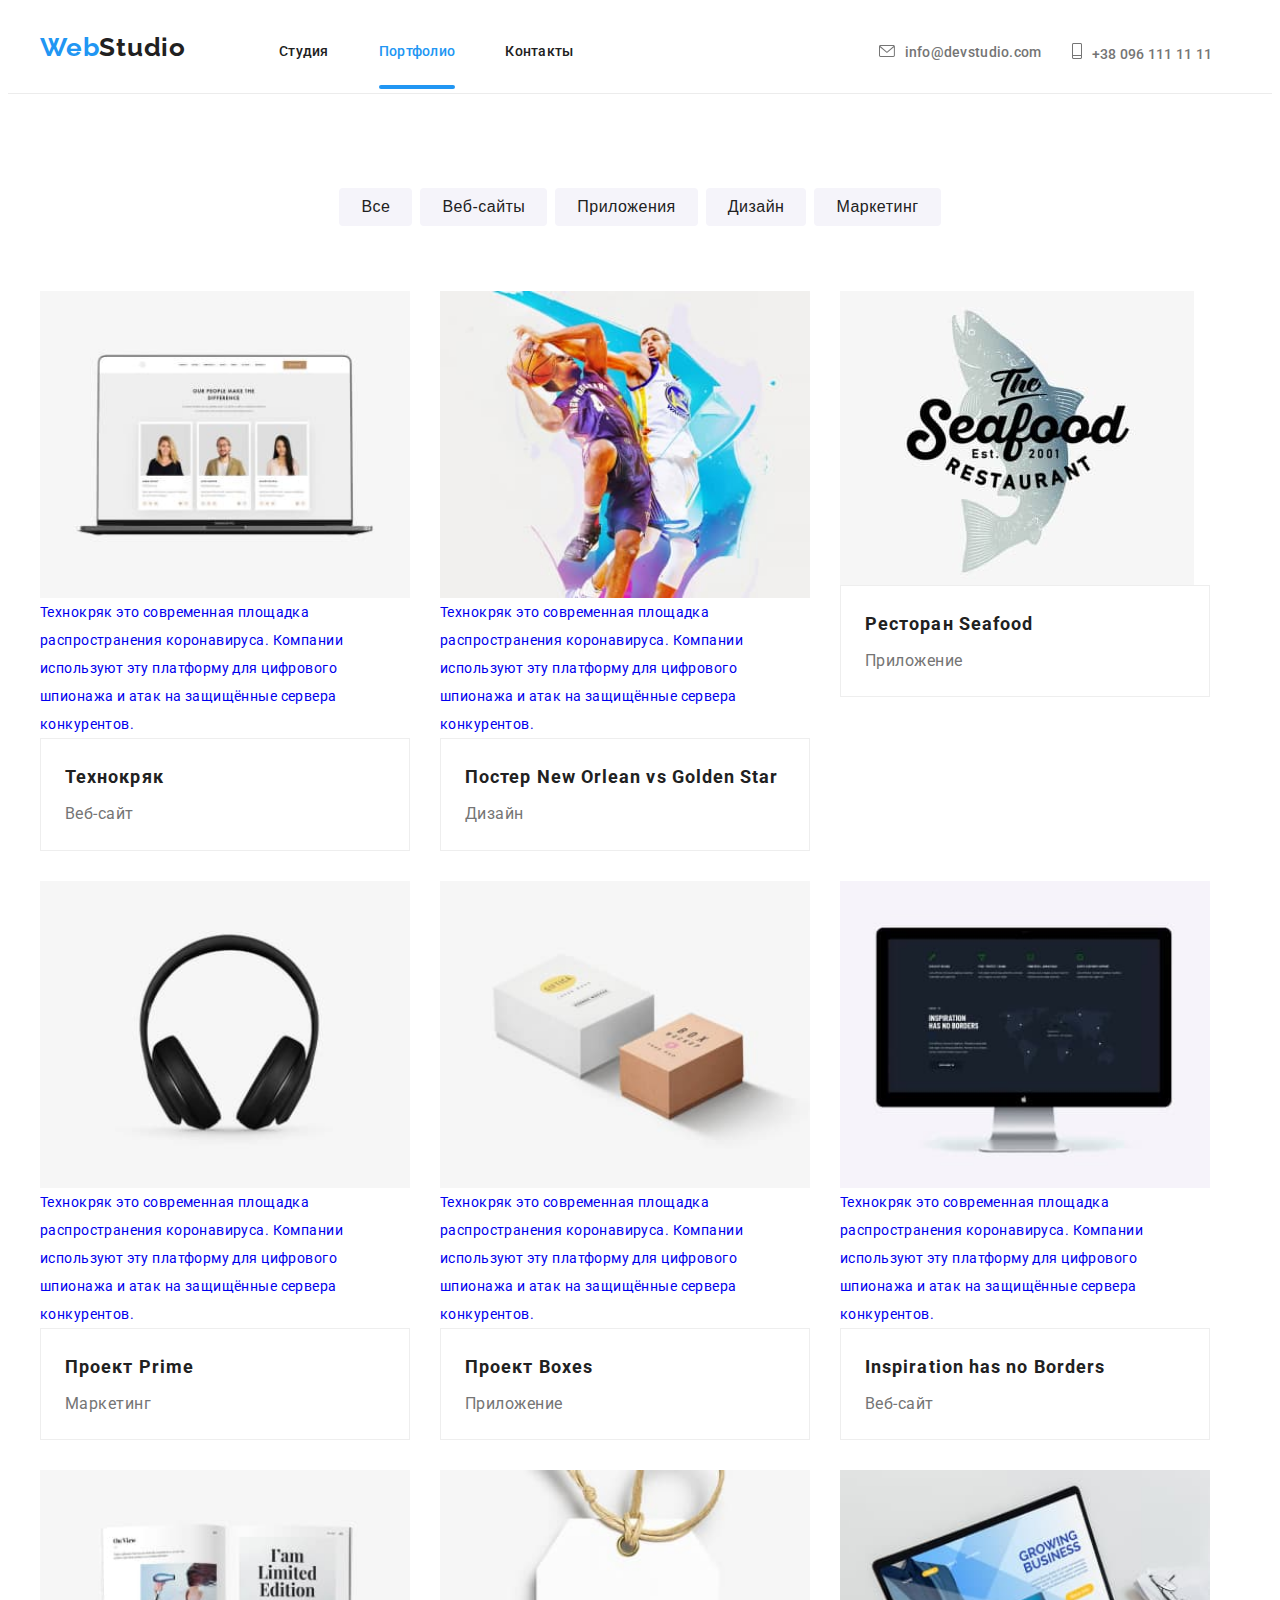
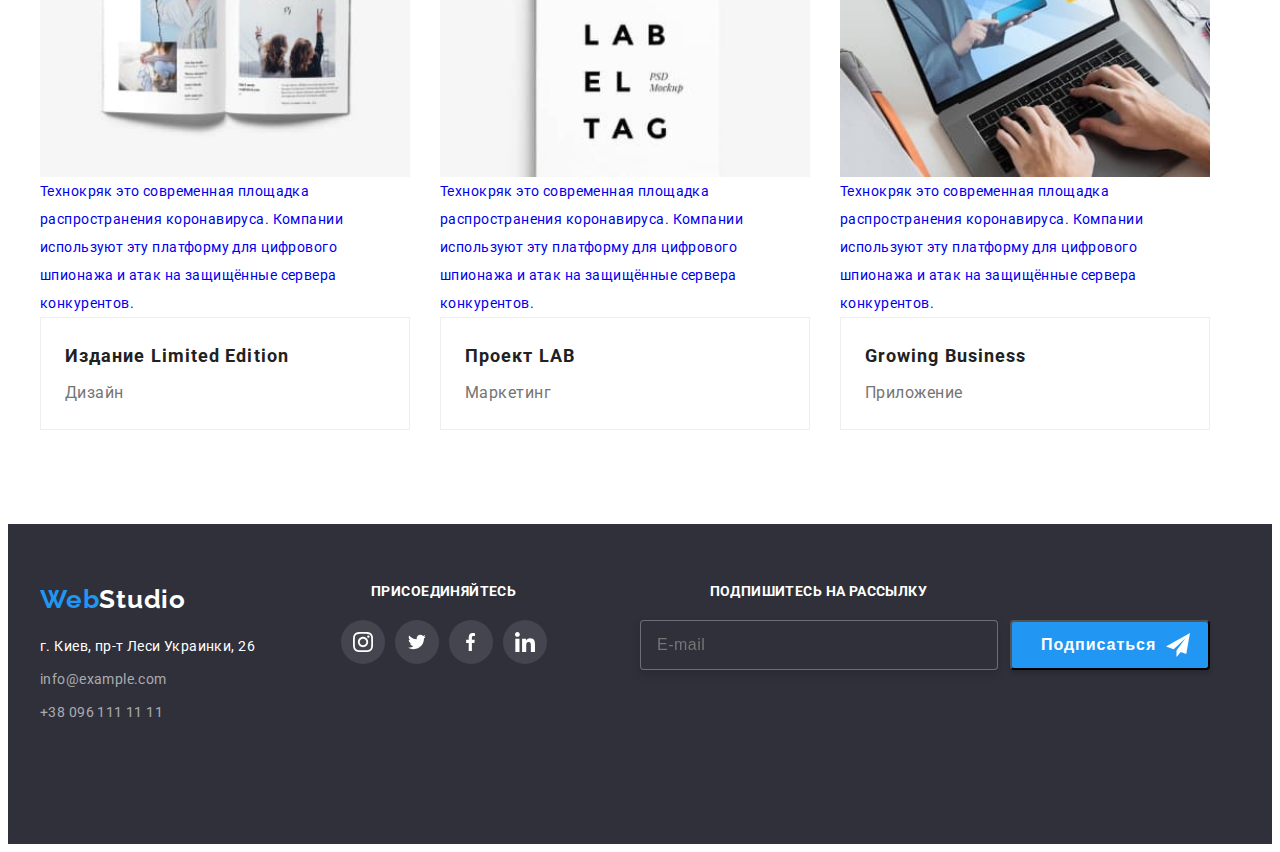
==== commit 9b6f7fc2: "home work 08 width" ====
--- a/portfolio.html
+++ b/portfolio.html
@@ -86,7 +86,7 @@
                                     <source srcset="./images/Технокряк_desktop_filter.jpg 1x,
                                                     ./images/Технокряк_desktop_filter2x.jpg 2x" 
                                                     media="(min-width: 1200px)" />
-                                    <img src="./images/Технокряк_mobile_filter.jpg" alt="Ноутбук с изображением членов команды">
+                                    <img src="./images/Технокряк_mobile_filter.jpg" alt="Ноутбук с изображением членов команды" width="450px>
                                 </picture>                                
                                 <p class="text-overlay">Технокряк это современная площадка распространения коронавируса.
                                     Компании используют эту платформу для цифрового
@@ -112,7 +112,7 @@
                                     <source srcset="./images/New_Orlean_desktop_filter.jpg 1x,
                                                     ./images/New_Orlean_desktop_filter2x.jpg 2x"
                                                     media="(min-width: 1200px)" />
-                                    <img src="./images/New_Orlean_mobile_filter.jpg" alt="Баскетболисты в процессе игры">
+                                    <img src="./images/New_Orlean_mobile_filter.jpg" alt="Баскетболисты в процессе игры" width="450px>
                                 </picture>                               
                                 <p class="text-overlay">Технокряк это современная площадка распространения коронавируса.
                                     Компании используют эту
@@ -165,7 +165,7 @@
                                     <source srcset="./images/Prime_desktop_filter.jpg 1x,
                                                     ./images/Prime_desktop_filter2x.jpg 2x"
                                                     media="(min-width: 1200px)" />
-                                    <img src="./images/Prime_mobile_filter.jpg" alt="Черные наушники">
+                                    <img src="./images/Prime_mobile_filter.jpg" alt="Черные наушники" width="450px>
                                 </picture>                                                                
                                 <p class="text-overlay">Технокряк это современная площадка распространения коронавируса.
                                     Компании используют эту
@@ -192,7 +192,7 @@
                                     <source srcset="./images/Boxes_desktop_filter.jpg 1x,
                                                     ./images/Boxes_desktop_filter2x.jpg 2x"
                                                     media="(min-width: 1200px)" />
-                                    <img src="./images/Boxes_mobile_filter.jpg" alt="Белая и кремовая коробочки">
+                                    <img src="./images/Boxes_mobile_filter.jpg" alt="Белая и кремовая коробочки" width="450px>
                                 </picture>                                
                                 <p class="text-overlay">Технокряк это современная площадка распространения коронавируса.
                                     Компании используют эту
@@ -218,7 +218,7 @@
                                     <source srcset="./images/Inspiration_desktop_filter.jpg 1x,
                                                     ./images/Inspiration_desktop_filter2x.jpg 2x"
                                                     media="(min-width: 1200px)" />
-                                    <img src="./images/Inspiration_mobile_filter.jpg" alt="Монитор компьютера">
+                                    <img src="./images/Inspiration_mobile_filter.jpg" alt="Монитор компьютера" width="450px>
                                 </picture>                              
                                 <p class="text-overlay">Технокряк это современная площадка распространения коронавируса.
                                     Компании используют эту
@@ -244,7 +244,7 @@
                                     <source srcset="./images/Издание_desktop_filter.jpg 1x,
                                                     ./images/Издание_desktop_filter2x.jpg 2x"
                                         media="(min-width: 1200px)" />
-                                    <img src="./images/Издание_mobile_filter.jpg" alt="Разворот книги с картинками">
+                                    <img src="./images/Издание_mobile_filter.jpg" alt="Разворот книги с картинками" width="450px>
                                 </picture>                                
                                 <p class="text-overlay">Технокряк это современная площадка распространения коронавируса.
                                     Компании используют эту
@@ -270,7 +270,7 @@
                                     <source srcset="./images/LAB_desktop_filter.jpg 1x,
                                                     ./images/LAB_desktop_filter2x.jpg 2x"
                                                     media="(min-width: 1200px)" />
-                                    <img src="./images/LAB_mobile_filter.jpg" alt="Лейба для одежды">
+                                    <img src="./images/LAB_mobile_filter.jpg" alt="Лейба для одежды" width="450px>
                                 </picture>                                
                                 <p class="text-overlay">Технокряк это современная площадка распространения коронавируса.
                                     Компании используют эту
@@ -296,7 +296,7 @@
                                     <source srcset="./images/Growing_Business_desktop_filter.jpg 1x,
                                                     ./images/Growing_Business_desktop_filter2x.jpg 2x"
                                                     media="(min-width: 1200px)" />
-                                    <img src="./images/Growing_Business_mobile_filter.jpg" alt="Ноутбук на экране которого открыто приложение">
+                                    <img src="./images/Growing_Business_mobile_filter.jpg" alt="Ноутбук на экране которого открыто приложение" width="450px>
                                 </picture>                                
                                 <p class="text-overlay">Технокряк это современная площадка распространения коронавируса.
                                     Компании используют эту
--- a/css/main.min.css
+++ b/css/main.min.css
@@ -1,2 +1,2 @@
-.container,.container-bottom{padding-left:15px;padding-right:15px;margin-right:auto;margin-left:auto}a{text-decoration:none}body{color:#757575;font-family:"Roboto",sans-serif,"Raleway",sans-serif;font-weight:400;font-size:14px;line-height:2;letter-spacing:0.03em}h1,h2,h3{margin:0;color:#212121}ul{display:block;padding-inline-start:0px;margin:0px;list-style:none}@media screen and (min-width: 768px){ul{display:flex}}nav{display:flex}img{display:block;max-width:100%;height:auto}address{font-style:normal;margin-top:20px}p{margin:0}@media screen and (min-width: 480px){.container{width:480px}}@media screen and (min-width: 768px){.container{width:768px}}@media screen and (min-width: 1200px){.container{width:1200px}}.menu-container{text-align:center;letter-spacing:0.02em;background-color:#ffffff;border-top:1px solid #ececec}.menu-container.is-open{display:block;z-index:1}@media screen and (max-width: 767px){.menu-container{position:absolute;display:none;top:60px;left:0;width:100%}}@media screen and (min-width: 768px){.menu-container{display:flex;align-items:center;position:relative;border:none}}@media screen and (min-width: 768px){.container-bottom{display:flex;flex-direction:row;flex-wrap:wrap;justify-content:center}}@media screen and (min-width: 1200px){.container-bottom{width:1200px;justify-content:normal}}@media screen and (min-width: 768px){.container-bottom{display:flex;flex-direction:row;flex-wrap:wrap;justify-content:center}}@media screen and (min-width: 1200px){.container-bottom{width:1200px;justify-content:normal}}@media screen and (min-width: 768px){.container-bottom{display:flex;flex-direction:row;flex-wrap:wrap;justify-content:center}}@media screen and (min-width: 1200px){.container-bottom{width:1200px;justify-content:normal}}.mobile-header{width:100%;display:flex;padding-top:16px;padding-bottom:16px;border-bottom:1px solid #ececec;justify-content:space-between;align-items:center}@media screen and (min-width: 768px){.mobile-header{width:min-content;border:none;padding-top:26px;padding-bottom:26px}}@media screen and (min-width: 1200px){.mobile-header{padding:0}}@media screen and (min-width: 768px){.tablet-desktop-position{display:flex;align-items:baseline}}.logo__header-part{color:#212121}.logo{position:relative;display:inline-block;font-family:"Raleway",sans-serif;font-size:24px;line-height:1.17;letter-spacing:0.03em;text-decoration:none;font-family:"Raleway",sans-serif;font-weight:700;font-size:26px;line-height:1.19;letter-spacing:0.03em;color:#2196f3;transition-property:opacity, transform;transition-duration:250ms;transition-timing-function:cubic-bezier(0.4, 0, 0.2, 1)}@media screen and (min-width: 1200px){.logo{padding-top:24px;padding-bottom:25px}}.menu-button{display:inline-flex;justify-content:center;align-items:center;width:40px;height:40px;outline:none;margin:0;padding:0;border:none;background-color:transparent}.menu-button:hover .icon-menu,.menu-button:hover .icon-cross{fill:#2196f3}@media screen and (min-width: 768px){.menu-button{display:none}}.menu-button .icon-cross{display:none}.menu-button.is-open .icon-cross{display:block}.menu-button.is-open .icon-menu{display:none}.header-navigation{position:relative;border-bottom:1px solid #ececec}.top-contacts{justify-content:center}@media screen and (min-width: 768px){.top-contacts{margin-left:88px}}@media screen and (min-width: 1200px){.top-contacts{margin-left:93px}}.site-nav{padding-top:40px;padding-bottom:20px;font-weight:500;font-size:18px;line-height:1.17;letter-spacing:0.02em}@media screen and (min-width: 768px){.site-nav{padding:0;font-size:12px;line-height:1.14}}@media screen and (min-width: 1200px){.site-nav{font-size:14px;line-height:1.14;letter-spacing:0.02em}}.site-nav__item{padding-top:20px;padding-bottom:20px}@media screen and (min-width: 768px){.site-nav__item{padding:0;margin-left:50px}}@media screen and (min-width: 768px){.site-nav__item:first-child{margin-left:0px}}@media screen and (min-width: 1200px){.auth-nav__top:last-child{margin-left:30px}}.auth-nav__top{padding-top:8px;padding-bottom:8px}@media screen and (min-width: 768px){.auth-nav__top{padding-top:5px;padding-bottom:5px}}@media screen and (min-width: 1200px){.auth-nav__top{display:flex;align-items:baseline;padding:0}}.site-nav__current-link{position:relative;padding-top:20px;padding-bottom:8px;color:#2196f3;text-decoration:none}@media screen and (min-width: 768px){.site-nav__current-link{padding-top:32px;padding-bottom:30px}}.site-nav__current-link::after{content:"";position:absolute;display:block;width:100%;height:4px;border-radius:2px;background-color:#2196f3;left:0;bottom:0;opacity:1}.site-nav__portfolio{position:relative;padding-top:20px;padding-bottom:8px;transition-property:color;transition-duration:250ms;transition-timing-function:cubic-bezier(0.4, 0, 0.2, 1);color:#212121}@media screen and (min-width: 768px){.site-nav__portfolio{padding-top:32px;padding-bottom:30px}}.site-nav__portfolio:hover,.site-nav__portfolio:focus{color:#2196f3}.site-nav__contacts{position:relative;padding-top:20px;padding-bottom:8px;color:#212121;text-decoration:none;transition-property:opacity, color;transition-duration:250ms;transition-timing-function:cubic-bezier(0.4, 0, 0.2, 1)}@media screen and (min-width: 768px){.site-nav__contacts{padding-top:32px;padding-bottom:30px}}.site-nav__contacts::after{position:absolute;content:"";display:block;width:100%;height:4px;left:0;bottom:0;opacity:0;border-radius:2px;background-color:#2196f3}.site-nav__contacts:hover::after,.site-nav__contacts:focus::after{opacity:1}.site-nav__contacts:hover,.site-nav__contacts:focus{color:#2196f3}.auth-nav{padding-top:20px;padding-bottom:60px;font-weight:500;font-size:18px;line-height:1.17;letter-spacing:0.02em}@media screen and (min-width: 768px){.auth-nav{display:flex;align-items:flex-start;flex-direction:column;margin-left:84px;padding:0;font-size:12px;line-height:1.16}}@media screen and (min-width: 1200px){.auth-nav{flex-direction:row;align-items:center;margin-left:305px;font-size:14px;line-height:1.14}}.auth-nav .top-icon{margin-right:10px;fill:currentColor}.auth-nav__mail{position:relative;color:#757575;transition-property:opacity, color;transition-duration:250ms;transition-timing-function:cubic-bezier(0.4, 0, 0.2, 1)}@media screen and (min-width: 768px){.auth-nav__mail{display:flex;padding-bottom:8px}}@media screen and (min-width: 1200px){.auth-nav__mail{padding-top:32px;padding-bottom:30px}}.auth-nav__mail::after{content:"";position:absolute;display:block;width:100%;height:4px;border-radius:2px;background-color:#2196f3;left:0;bottom:0;opacity:0}.auth-nav__mail:hover::after,.auth-nav__mail:focus::after{opacity:1}.auth-nav__mail:hover,.auth-nav__mail:focus{color:#2196f3}.auth-nav__phone{position:relative;padding-top:8px;padding-bottom:8px;color:#757575;transition-property:opacity, color;transition-duration:250ms;transition-timing-function:cubic-bezier(0.4, 0, 0.2, 1)}@media screen and (min-content: 768px){.auth-nav__phone{display:flex}}@media screen and (min-width: 1200px){.auth-nav__phone{padding-top:32px;padding-bottom:30px}}.auth-nav__phone::after{content:"";position:absolute;display:block;width:100%;height:4px;border-radius:2px;background-color:#2196f3;left:0;bottom:0;opacity:0}.auth-nav__phone:hover::after,.auth-nav__phone:focus::after{opacity:1}.auth-nav__phone:hover,.auth-nav__phone:focus{color:#2196f3}.header-navigation .link{text-decoration:none;color:#212121}.hero .title{display:flex;text-align:center;margin-bottom:30px;text-transform:uppercase;font-weight:900;font-size:26px;line-height:1.61;letter-spacing:0.06em;color:#fff}@media screen and (min-width: 768px){.hero .title{padding-left:50px;padding-right:50px}}@media screen and (min-width: 1200px){.hero .title{margin-bottom:40px;font-size:44px;line-height:1.36}}.hero .button{display:flex;padding-top:10px;padding-bottom:10px;padding-right:32px;padding-left:32px;margin-right:auto;margin-left:auto;text-decoration:none;font-weight:700;letter-spacing:0.06em;font-size:16px;line-height:1.9;border:1px solid transparent;border-radius:4px;cursor:pointer;color:#fff;background-color:#2196f3}.hero-overlay{max-width:1600px;max-height:600px;margin-left:auto;margin-right:auto;text-align:center;padding:118px 0;align-content:center;background-color:#2f303a;background-repeat:no-repeat;background-position:center;background-size:cover}@media screen and (max-width: 767px){.hero-overlay{background-image:linear-gradient(to right, rgba(47,48,58,0.4), rgba(47,48,58,0.4)),url(../../images/hero-mobile.jpg)}}@media screen and (min-device-pixel-ratio: 2), screen and (-webkit-min-device-pixel-ratio: 2), screen and (-o-min-device-pixel-ratio: 2 / 1), screen and (min-resolution: 192dpi), screen and (min-resolution: 2dppx){.hero-overlay{background-image:linear-gradient(to right, rgba(47,48,58,0.4), rgba(47,48,58,0.4)),url(../../images/hero-mobile2x.jpg)}}@media screen and (min-width: 768px){.hero-overlay{background-image:linear-gradient(to right, rgba(47,48,58,0.4), rgba(47,48,58,0.4)),url(../../images/hero-tablet.jpg)}}@media screen and (min-width: 768px) and (min-device-pixel-ratio: 2), screen and (min-width: 768px) and (-webkit-min-device-pixel-ratio: 2), screen and (min-width: 768px) and (-o-min-device-pixel-ratio: 2 / 1), screen and (min-width: 768px) and (min-resolution: 192dpi), screen and (min-width: 768px) and (min-resolution: 2dppx){.hero-overlay{background-image:linear-gradient(to right, rgba(47,48,58,0.4), rgba(47,48,58,0.4)),url(../../images/hero-tablet2x.jpg)}}@media screen and (min-width: 1200px){.hero-overlay{padding:200px 0;background:linear-gradient(to right, rgba(47,48,58,0.4), rgba(47,48,58,0.4)),url(../../images/hero-descktop.jpg)}}@media screen and (min-width: 1200px) and (min-device-pixel-ratio: 2), screen and (min-width: 1200px) and (-webkit-min-device-pixel-ratio: 2), screen and (min-width: 1200px) and (-o-min-device-pixel-ratio: 2 / 1), screen and (min-width: 1200px) and (min-resolution: 192dpi), screen and (min-width: 1200px) and (min-resolution: 2dppx){.hero-overlay{background-image:linear-gradient(to right, rgba(47,48,58,0.4), rgba(47,48,58,0.4)),url(../../images/hero-descktop2x.jpg)}}.review-icon{display:block}.review{background-color:#fff;padding-top:60px;padding-bottom:60px}@media screen and (min-width: 1200px){.review{padding-top:94px;padding-bottom:94px}}.review-box{display:flex;justify-content:center;align-items:center;margin-bottom:30px;border:transparent;border-radius:4px;background:#f5f4fa;height:120px}.description .title{display:flex;justify-content:center;margin-bottom:10px;text-transform:uppercase;font-weight:700;font-size:14px;line-height:1.4;letter-spacing:0.03em;color:#212121}@media screen and (min-width: 768px){.description .title{justify-content:flex-start}}.description .content{font-weight:400;font-size:14px;line-height:1.7;letter-spacing:0.03em;color:#757575}.description{display:flex;flex-wrap:wrap;margin:-15px}.description__item{margin:15px;width:450px}@media screen and (min-width: 768px){.description__item{width:354px}}@media screen and (min-width: 1200px){.description__item{width:270px}}@media screen and (max-width: 1199px){.occupation{display:none}}@media screen and (min-width: 1200px){.occupation{padding-bottom:94px;background-color:#fff}}.exposition-title{margin-bottom:50px;font-weight:700;font-size:36px;line-height:1.17;text-align:center;letter-spacing:0.03em;color:#212121}.exposition-box{position:relative;height:294px}.occupation-positioning{position:relative;z-index:0;left:0;bottom:70px;display:flex;align-items:center;justify-content:center;padding-top:27px;padding-bottom:27px;font-weight:700;font-size:14px;line-height:1.14;text-align:center;letter-spacing:0.03em;text-transform:uppercase;color:#fff}.occupation-positioning::before{position:absolute;top:0;left:0;width:100%;height:100%;z-index:-1;content:"";width:370px;height:70px;background:rgba(47,48,58,0.8)}.images-list{display:flex;flex-wrap:wrap;margin:-15px;display:flex;z-index:-2}.images-list .item{margin:15px;width:370px}.our-team{max-width:100%;background-color:#f5f4fa;padding-top:60px;padding-bottom:60px}@media screen and (min-width: 1200px){.our-team{padding-top:94px;padding-bottom:94px}}.team{display:flex;flex-wrap:wrap;margin:-15px}.clause{display:block;width:450px;margin:15px}@media screen and (min-width: 768px){.clause{width:354px}}@media screen and (min-width: 1200px){.clause{width:270px}}.team-icon{fill:#afb1b8;transition-property:fill;transition-duration:250ms;transition-timing-function:cubic-bezier(0.4, 0, 0.2, 1)}.socials-link{display:flex;justify-content:center;align-items:center;width:44px;height:44px;padding:0;box-sizing:border-box;background-position:center;border:none;border-radius:50%;background-color:#fff;transition-property:background-color;transition-duration:250ms;transition-timing-function:cubic-bezier(0.4, 0, 0.2, 1)}.socials-link:hover,.socials-link:focus{background-color:#2196f3}.socials-link:hover .team-icon,.socials-link:focus .team-icon{fill:#fff}.socials{display:flex;justify-content:center}.socials .item{margin-left:10px}.socials .item:first-child{margin-left:0px}.our-team-title{margin-bottom:30px;text-align:center;font-size:28px;font-weight:700;line-height:1.18;letter-spacing:0.03em;color:#212121}@media screen and (min-width: 1200px){.our-team-title{margin-bottom:50px;font-size:36px;line-height:1.17}}.information{padding-top:30px;padding-bottom:30px;padding-left:5px;padding-right:5px}.team .information{text-align:center;background:#fff;box-shadow:0px 1px 3px rgba(0,0,0,0.12),0px 1px 1px rgba(0,0,0,0.14),0px 2px 1px rgba(0,0,0,0.2);border-radius:0px 0px 4px 4px}.information .title{margin-bottom:10px;text-align:center;font-weight:500;font-size:16px;line-height:1.19;letter-spacing:0.03em;color:#212121}.information .content{margin-bottom:16px;text-align:center;font-weight:400;font-size:16px;line-height:1.19;letter-spacing:0.03em;color:#757575}.client-link{display:flex;justify-content:center;align-items:center;height:90px;padding:0;background-position:center;box-sizing:border-box;border:1px solid;border-color:#afb1b8;border-radius:4px;transition-property:border-color;transition-duration:250ms;transition-timing-function:cubic-bezier(0.4, 0, 0.2, 1)}@media screen and (min-width: 1200px){.client-link{width:170px}}.client-link:hover,.client-link:focus{border-color:#2196f3}.client-link:hover .customer-icon,.client-link:focus .customer-icon{fill:#2196f3}.standing-customer{display:flex;flex-wrap:wrap;margin:-15px}.standing-customer__item{margin:15px;width:210px}@media screen and (min-width: 768px){.standing-customer__item{width:226px}}@media screen and (min-width: 1200px){.standing-customer__item{width:170px}}.customer-icon{transition-property:fill;transition-duration:250ms;transition-timing-function:cubic-bezier(0.4, 0, 0.2, 1);fill:#afb1b8}.our-clients{max-width:100%;padding-top:60px;padding-bottom:60px}@media screen and (min-width: 1200px){.our-clients{padding-top:94px;padding-bottom:94px;margin-right:auto;margin-left:auto}}.our-clients .title{margin-bottom:30px;text-align:center;font-weight:700;font-size:28px;line-height:1.18;letter-spacing:0.03em;color:#212121}@media screen and (min-width: 1200px){.our-clients .title{margin-bottom:50px;font-size:36px;line-height:1.17}}.contacts-accent .logo{max-width:154px;display:block;padding:0;margin-left:auto;margin-right:auto;font-weight:700;font-size:24px;line-height:1.17;text-align:center;letter-spacing:0.03em;text-decoration:none;font-family:"Raleway", sans-serif}@media screen and (min-width: 1200px){.contacts-accent .logo{margin-left:0;margin-right:0;max-width:145px;font-size:26px;line-height:1.19}}.logo>.first-part{color:#2196f3}.logo .contrast{color:#fff}.contrast-accent .logo{margin-bottom:20px}.footer-adress{margin-bottom:60px}@media screen and (min-width: 768px){.footer-tablet-desktop-position{margin-left:auto;margin-right:auto}}@media screen and (min-width: 1200px){.footer-tablet-desktop-position{width:231px;margin-left:0;margin-right:0}}.location{max-width:232px;display:block;margin-left:auto;margin-right:auto;margin-bottom:9px;white-space:nowrap;font-weight:400;font-size:14px;line-height:1.7;letter-spacing:0.03em;color:#fff}.option{width:min-content;display:block;margin-left:auto;margin-right:auto}@media screen and (min-width: 1200px){.option{margin-left:0;margin-right:0}}.option .link{text-decoration:none;font-weight:400;font-size:14px;line-height:1.7;letter-spacing:0.03em;color:rgba(255,255,255,0.6);transition-property:color;transition-duration:250ms;transition-timing-function:cubic-bezier(0.4, 0, 0.2, 1)}.option .link:hover,.option .link:focus{color:#2196f3}.option .item{margin-bottom:9px;font-weight:400;font-size:14px;line-height:1.71;letter-spacing:0.03em;color:rgba(255,255,255,0.6)}.option .item:last-child{margin-bottom:0px}.offer-paragraph{max-width:146px;display:block;margin-left:auto;margin-right:auto;margin-bottom:20px;text-transform:uppercase;font-weight:700;font-size:14px;line-height:1.14;letter-spacing:0.03em;color:#fff}.offer-part{width:min-content;display:block;margin-left:auto;margin-right:auto;margin-bottom:60px}@media screen and (min-width: 1200px){.offer-part{margin-left:70px;margin-right:0}}.mail-form{display:block;max-width:450px}@media screen and (min-width: 768px){.mail-form{margin-left:166px;margin-right:152px;width:450px}}@media screen and (min-width: 1200px){.mail-form{display:flex;margin-left:93px;margin-right:0;width:358px}}.footer-information{text-transform:uppercase;max-width:219px;margin-left:auto;margin-right:auto;margin-bottom:20px;font-weight:700;font-size:14px;line-height:1.14;letter-spacing:0.03em;color:#fff}.footer-input{width:358px;height:50px;margin:0;border:1px solid rgba(255,255,255,0.3);box-sizing:border-box;filter:drop-shadow(0px 4px 4px rgba(0,0,0,0.15));border-radius:4px;background-color:#2f303a}input[placeholder="E-mail"]{display:block;width:100%;margin-left:auto;margin-right:auto;margin-bottom:20px;top:15px;left:16px;padding-left:16px;font-weight:400;font-size:16px;line-height:1.25;letter-spacing:0.03em;color:rgba(255,255,255,0.6)}@media screen and (min-width: 1200px){input[placeholder="E-mail"]{width:358px}}.button-position{width:min-content;margin-left:auto;margin-right:auto}@media screen and (min-width: 1200px){.button-position{margin-top:36px}}.subscribe-button{display:inline-flex;align-self:flex-end;align-items:center;width:200px;height:50px;padding-left:29px;margin-left:12px;font-weight:700;font-size:16px;line-height:1.87;letter-spacing:0.06em;background:#2196f3;box-shadow:0px 4px 4px rgba(0,0,0,0.15);border-radius:4px;color:#fff;cursor:pointer}.button-icon{align-items:center;padding-left:10px;fill:#fff}.footer-link{background-position:center;display:flex;justify-content:center;align-items:center;width:44px;height:44px;box-sizing:border-box;background-color:rgba(255,255,255,0.1);border:none;border-radius:50%;transition-property:background-color;transition-duration:250ms;transition-timing-function:cubic-bezier(0.4, 0, 0.2, 1)}.footer-link:hover,.footer-link:focus{background-color:#2196f3}.footer-icon{fill:#fff}.footer-list{display:flex}.footer-list__socials{margin-left:10px}.footer-list__socials:first-child{margin-left:0}.contacts-accent{max-width:100%;padding-top:60px;padding-bottom:60px;margin-right:auto;margin-left:auto;background-color:#2f303a}.filter{justify-content:center;display:flex;flex-direction:row;flex-wrap:wrap;justify-content:flex-start;margin-bottom:40px}@media screen and (min-width: 768px){.filter{justify-content:center;margin-bottom:30px}}@media screen and (min-width: 1200px){.filter{margin-bottom:50px}}.filter .item{margin-left:8px;padding-bottom:15px}.filter .item:nth-child(3n+1){margin-left:0}@media screen and (min-width: 768px){.filter .item:nth-child(4){margin-left:8px}}.type-button{text-align:center;padding-top:6px;padding-bottom:6px;padding-right:22px;padding-left:22px;font-weight:500;font-size:16px;line-height:1.62;letter-spacing:0.03em;color:#212121;background-color:#f5f4fa;border:transparent;border-radius:4px;transition-property:color, background-color, box-shadow;transition-duration:250ms;transition-timing-function:cubic-bezier(0.4, 0, 0.2, 1)}.type-button:hover,.type-button:focus{background-color:#2196f3;color:#fff;box-shadow:0px 3px 1px rgba(0,0,0,0.1),0px 1px 2px rgba(0,0,0,0.08),0px 2px 2px rgba(0,0,0,0.12)}.site-nav__studio-link{position:relative;padding-top:20px;padding-bottom:8px;color:#212121;text-decoration:none;transition-property:opacity, color;transition-duration:250ms;transition-timing-function:cubic-bezier(0.4, 0, 0.2, 1)}@media screen and (min-width: 768px){.site-nav__studio-link{padding-top:32px;padding-bottom:30px}}.site-nav__studio-link::after{position:absolute;content:"";display:block;width:100%;height:4px;left:0;bottom:0;opacity:0;border-radius:2px;background-color:#2196f3}.site-nav__studio-link:hover::after,.site-nav__studio-link:focus::after{opacity:1}.site-nav__studio-link:hover,.site-nav__studio-link:focus{color:#2196f3}.project-demonstration{background-color:#fff}.work-example{max-width:1600px;padding-top:60px;padding-bottom:60px;margin-right:auto;margin-left:auto}@media screen and (min-width: 1200px){.work-example{padding-top:94px;padding-bottom:94px}}.example{display:flex;flex-direction:row;flex-wrap:wrap;margin:-15px}.example .item{width:450px;margin:15px}@media screen and (min-width: 768px){.example .item{width:354px}}@media screen and (min-width: 1200px){.example .item{width:370px}}.example .text{border:1px solid #eeeeee;box-sizing:border-box;background:#fff}.text{padding-top:20px;padding-bottom:20px;padding-right:24px;padding-left:24px}.text .title{margin-bottom:4px}.example .title{font-weight:700;font-size:18px;line-height:2;letter-spacing:0.06em;color:#212121}.example .content{font-weight:400;font-size:16px;line-height:1.9;letter-spacing:0.03em;color:#757575}.example .link{display:block;transition-property:box-shadow;transition-duration:250ms;transition-timing-function:cubic-bezier(0.4, 0, 0.2, 1)}.example .link:hover .text-overlay{transform:translateY(0)}.example .link:hover{box-shadow:0px 1px 1px rgba(0,0,0,0.12),0px 4px 4px rgba(0,0,0,0.06),1px 4px 6px rgba(0,0,0,0.16)}.example-box{position:relative}.thumb{position:relative;overflow:hidden;background-color:#fff}.thumb>.text-overlay{top:0;right:0;position:absolute;width:100%;height:100%;padding-top:63px;padding-bottom:63px;padding-left:24px;padding-right:24px;color:#fff;background-color:rgba(33,150,243,0.9);transform:translateY(100%);transition:transform 250ms;transition-timing-function:cubic-bezier(0.4, 0, 0.2, 1)}.backdrop{position:fixed;width:100%;height:100%;top:0;left:0;background-color:rgba(0,0,0,0.2);overflow-y:scroll}.backdrop.is-hidden,.modal.is-hidden{opacity:0;pointer-events:none}.modal{position:absolute;width:450px;height:609px;top:50%;left:50%;transform:translate(-50%, -50%);z-index:1;display:inline-block;background-color:#fff;transition-duration:250ms;transition-timing-function:cubic-bezier(0.4, 0, 0.2, 1)}@media screen and (min-width: 1200px){.modal{width:528px;height:581px}}.button-close{position:absolute;top:8px;right:8px;height:30px;width:30px;border:1px solid;border-radius:50%;border-color:#757575;background-color:#fff}.button-close:focus{border-color:#757575}.button-close:focus .close-icon{fill:#2196f3}.close-icon{fill:#212121;transition-property:fill, transform;transition-duration:250ms;transition-timing-function:cubic-bezier(0.4, 0, 0.2, 1)}.modal-information{justify-content:center;margin-bottom:12px;font-weight:700;font-size:20px;line-height:1.5;letter-spacing:0.03em;color:#212121}@media screen and (min-width: 1200px){.modal-information{font-size:20px;line-height:1.15}}.modal-form{width:100%;height:100%;display:inline-block;flex-direction:column;padding-top:40px;padding-bottom:40px;padding-right:40px;padding-left:40px}.formLabel{display:block;margin-bottom:4px;font-weight:400;font-size:12px;line-height:1.17;letter-spacing:0.01em;color:#757575}.modalInput{display:block;width:370px;height:40px;padding-left:30px;padding-right:5px;padding-top:5px;padding-bottom:5px;margin-bottom:10px;outline:none;border:1px solid rgba(33,33,33,0.2);box-sizing:border-box;border-radius:4px;transition-property:border-color, box-shadow, transform;transition-duration:250ms;transition-timing-function:cubic-bezier(0.4, 0, 0.2, 1)}@media screen and (min-width: 1200px){.modalInput{width:448px}}.modalInput:focus{border-color:#2196f3;box-shadow:0px 1px 3px rgba(0,0,0,0.12),0px 1px 1px rgba(0,0,0,0.14),0px 2px 1px rgba(0,0,0,0.2)}.modalInput:focus+.formIcon{fill:#2196f3}.modalTextarea{width:370px;height:120px;padding-top:12px;padding-bottom:12px;padding-left:16px;padding-right:16px;outline:none;border:1px solid rgba(33,33,33,0.2);box-sizing:border-box;border-radius:4px;transition-property:border-color, box-shadow, transform;transition-duration:250ms;transition-timing-function:cubic-bezier(0.4, 0, 0.2, 1)}@media screen and (min-width: 1200px){.modalTextarea{width:448px}}.modalTextarea:focus{border-color:#2196f3;box-shadow:0px 1px 3px rgba(0,0,0,0.12),0px 1px 1px rgba(0,0,0,0.14),0px 2px 1px rgba(0,0,0,0.2)}.modalField{position:relative}.formIcon{position:absolute;top:14px;left:14px;transition-property:fill, transform;transition-duration:250ms;transition-timing-function:cubic-bezier(0.4, 0, 0.2, 1);fill:#212121}.inputGroup{margin-bottom:10px}textarea[placeholder="Введите текст"]{margin-bottom:20px;font-weight:400;font-size:14px;line-height:1.14;letter-spacing:0.01em;color:rgba(117,117,117,0.5)}@media screen and (min-width: 1200px){textarea[placeholder="Введите текст"]{font-size:12px;line-height:1.7}}.checkGroup{position:relative;align-self:center;margin-bottom:30px;font-weight:400;font-size:14px;line-height:1.7;letter-spacing:0.03em;color:#757575}.markIcon{position:absolute;top:5px;left:3px;fill:#fff}@media screen and (min-width: 1200px){.markIcon{top:9px}}.policyLink{position:relative;padding-bottom:1px;color:#2196f3}.policyLink::after{position:absolute;width:100%;left:0;bottom:0;display:block;content:"";height:1px;border-radius:1px;background-color:#2196f3}.checkLabel{display:flex;align-items:center}.checkLabel::before{display:inline-block;vertical-align:middle;margin-right:8px;width:16px;height:15px;content:"";border-radius:2px;box-shadow:0 0 0 2px #212121}.checkInput:checked+.checkLabel::before{border-radius:2px;box-shadow:0 0 0 2px #2196f3;background-color:#2196f3}.visuallyHidden{position:absolute;width:1px;height:1px;margin:-1px;border:0;padding:0;clip:rect(0 0 0 0);overflow:hidden}.checkText{align-self:center;font-weight:normal;font-size:12px;line-height:1.17;letter-spacing:0.03em}@media screen and (min-width: 1200px){.checkText{font-size:14px;line-height:1.7}}.modalButton{display:flex;justify-content:center;align-items:center;width:200px;height:50px;margin-right:auto;margin-left:auto;text-decoration:none;font-weight:700;letter-spacing:0.06em;font-size:16px;line-height:1.9;border:1px solid transparent;border-radius:4px;color:#fff;background-color:#2196f3;cursor:pointer}
+.container,.container-bottom{padding-left:15px;padding-right:15px;margin-right:auto;margin-left:auto}a{text-decoration:none}body{color:#757575;font-family:"Roboto",sans-serif,"Raleway",sans-serif;font-weight:400;font-size:14px;line-height:2;letter-spacing:0.03em}h1,h2,h3{margin:0;color:#212121}ul{display:block;padding-inline-start:0px;margin:0px;list-style:none}@media screen and (min-width: 768px){ul{display:flex}}nav{display:flex}img{display:block;max-width:100%;height:auto}address{font-style:normal;margin-top:20px}p{margin:0}@media screen and (min-width: 480px){.container{width:480px}}@media screen and (min-width: 768px){.container{width:768px}}@media screen and (min-width: 1200px){.container{width:1200px}}.menu-container{text-align:center;letter-spacing:0.02em;background-color:#ffffff;border-top:1px solid #ececec}.menu-container.is-open{display:block;z-index:1}@media screen and (max-width: 767px){.menu-container{position:absolute;display:none;top:60px;left:0;width:100%}}@media screen and (min-width: 768px){.menu-container{display:flex;align-items:center;position:relative;border:none}}@media screen and (min-width: 768px){.container-bottom{display:flex;flex-direction:row;flex-wrap:wrap;justify-content:center}}@media screen and (min-width: 1200px){.container-bottom{width:1200px;justify-content:normal}}@media screen and (min-width: 768px){.container-bottom{display:flex;flex-direction:row;flex-wrap:wrap;justify-content:center}}@media screen and (min-width: 1200px){.container-bottom{width:1200px;justify-content:normal}}@media screen and (min-width: 768px){.container-bottom{display:flex;flex-direction:row;flex-wrap:wrap;justify-content:center}}@media screen and (min-width: 1200px){.container-bottom{width:1200px;justify-content:normal}}.mobile-header{width:100%;display:flex;padding-top:16px;padding-bottom:16px;border-bottom:1px solid #ececec;justify-content:space-between;align-items:center}@media screen and (min-width: 768px){.mobile-header{width:min-content;border:none;padding-top:26px;padding-bottom:26px}}@media screen and (min-width: 1200px){.mobile-header{padding:0}}@media screen and (min-width: 768px){.tablet-desktop-position{display:flex;align-items:baseline}}.logo__header-part{color:#212121}.logo{position:relative;display:inline-block;font-family:"Raleway",sans-serif;font-size:24px;line-height:1.17;letter-spacing:0.03em;text-decoration:none;font-family:"Raleway",sans-serif;font-weight:700;font-size:26px;line-height:1.19;letter-spacing:0.03em;color:#2196f3;transition-property:opacity, transform;transition-duration:250ms;transition-timing-function:cubic-bezier(0.4, 0, 0.2, 1)}@media screen and (min-width: 1200px){.logo{padding-top:24px;padding-bottom:25px}}.menu-button{display:inline-flex;justify-content:center;align-items:center;width:40px;height:40px;outline:none;margin:0;padding:0;border:none;background-color:transparent}.menu-button:hover .icon-menu,.menu-button:hover .icon-cross{fill:#2196f3}@media screen and (min-width: 768px){.menu-button{display:none}}.menu-button .icon-cross{display:none}.menu-button.is-open .icon-cross{display:block}.menu-button.is-open .icon-menu{display:none}.header-navigation{position:relative;border-bottom:1px solid #ececec}.top-contacts{justify-content:center}@media screen and (min-width: 768px){.top-contacts{margin-left:88px}}@media screen and (min-width: 1200px){.top-contacts{margin-left:93px}}.site-nav{padding-top:40px;padding-bottom:20px;font-weight:500;font-size:18px;line-height:1.17;letter-spacing:0.02em}@media screen and (min-width: 768px){.site-nav{padding:0;font-size:12px;line-height:1.14}}@media screen and (min-width: 1200px){.site-nav{font-size:14px;line-height:1.14;letter-spacing:0.02em}}.site-nav__item{padding-top:20px;padding-bottom:20px}@media screen and (min-width: 768px){.site-nav__item{padding:0;margin-left:50px}}@media screen and (min-width: 768px){.site-nav__item:first-child{margin-left:0px}}@media screen and (min-width: 1200px){.auth-nav__top:last-child{margin-left:30px}}.auth-nav__top{padding-top:8px;padding-bottom:8px}@media screen and (min-width: 768px){.auth-nav__top{padding-top:5px;padding-bottom:5px}}@media screen and (min-width: 1200px){.auth-nav__top{display:flex;align-items:baseline;padding:0}}.site-nav__current-link{position:relative;padding-top:20px;padding-bottom:8px;color:#2196f3;text-decoration:none}@media screen and (min-width: 768px){.site-nav__current-link{padding-top:32px;padding-bottom:30px}}.site-nav__current-link::after{content:"";position:absolute;display:block;width:100%;height:4px;border-radius:2px;background-color:#2196f3;left:0;bottom:0;opacity:1}.site-nav__portfolio{position:relative;padding-top:20px;padding-bottom:8px;transition-property:color;transition-duration:250ms;transition-timing-function:cubic-bezier(0.4, 0, 0.2, 1);color:#212121}@media screen and (min-width: 768px){.site-nav__portfolio{padding-top:32px;padding-bottom:30px}}.site-nav__portfolio:hover,.site-nav__portfolio:focus{color:#2196f3}.site-nav__contacts{position:relative;padding-top:20px;padding-bottom:8px;color:#212121;text-decoration:none;transition-property:opacity, color;transition-duration:250ms;transition-timing-function:cubic-bezier(0.4, 0, 0.2, 1)}@media screen and (min-width: 768px){.site-nav__contacts{padding-top:32px;padding-bottom:30px}}.site-nav__contacts::after{position:absolute;content:"";display:block;width:100%;height:4px;left:0;bottom:0;opacity:0;border-radius:2px;background-color:#2196f3}.site-nav__contacts:hover::after,.site-nav__contacts:focus::after{opacity:1}.site-nav__contacts:hover,.site-nav__contacts:focus{color:#2196f3}.auth-nav{padding-top:20px;padding-bottom:60px;font-weight:500;font-size:18px;line-height:1.17;letter-spacing:0.02em}@media screen and (min-width: 768px){.auth-nav{display:flex;align-items:flex-start;flex-direction:column;margin-left:84px;padding:0;font-size:12px;line-height:1.16}}@media screen and (min-width: 1200px){.auth-nav{flex-direction:row;align-items:center;margin-left:305px;font-size:14px;line-height:1.14}}.auth-nav .top-icon{margin-right:10px;fill:currentColor}.auth-nav__mail{position:relative;color:#757575;transition-property:opacity, color;transition-duration:250ms;transition-timing-function:cubic-bezier(0.4, 0, 0.2, 1)}@media screen and (min-width: 768px){.auth-nav__mail{display:flex;padding-bottom:8px}}@media screen and (min-width: 1200px){.auth-nav__mail{padding-top:32px;padding-bottom:30px}}.auth-nav__mail::after{content:"";position:absolute;display:block;width:100%;height:4px;border-radius:2px;background-color:#2196f3;left:0;bottom:0;opacity:0}.auth-nav__mail:hover::after,.auth-nav__mail:focus::after{opacity:1}.auth-nav__mail:hover,.auth-nav__mail:focus{color:#2196f3}.auth-nav__phone{position:relative;padding-top:8px;padding-bottom:8px;color:#757575;transition-property:opacity, color;transition-duration:250ms;transition-timing-function:cubic-bezier(0.4, 0, 0.2, 1)}@media screen and (min-content: 768px){.auth-nav__phone{display:flex}}@media screen and (min-width: 1200px){.auth-nav__phone{padding-top:32px;padding-bottom:30px}}.auth-nav__phone::after{content:"";position:absolute;display:block;width:100%;height:4px;border-radius:2px;background-color:#2196f3;left:0;bottom:0;opacity:0}.auth-nav__phone:hover::after,.auth-nav__phone:focus::after{opacity:1}.auth-nav__phone:hover,.auth-nav__phone:focus{color:#2196f3}.header-navigation .link{text-decoration:none;color:#212121}.hero .title{display:flex;text-align:center;margin-bottom:30px;text-transform:uppercase;font-weight:900;font-size:26px;line-height:1.61;letter-spacing:0.06em;color:#fff}@media screen and (min-width: 768px){.hero .title{padding-left:50px;padding-right:50px}}@media screen and (min-width: 1200px){.hero .title{margin-bottom:40px;font-size:44px;line-height:1.36}}.hero .button{display:flex;padding-top:10px;padding-bottom:10px;padding-right:32px;padding-left:32px;margin-right:auto;margin-left:auto;text-decoration:none;font-weight:700;letter-spacing:0.06em;font-size:16px;line-height:1.9;border:1px solid transparent;border-radius:4px;cursor:pointer;color:#fff;background-color:#2196f3}.hero-overlay{max-width:1600px;max-height:600px;margin-left:auto;margin-right:auto;text-align:center;padding:118px 0;align-content:center;background-color:#2f303a;background-repeat:no-repeat;background-position:center;background-size:cover}@media screen and (max-width: 767px){.hero-overlay{background-image:linear-gradient(to right, rgba(47,48,58,0.4), rgba(47,48,58,0.4)),url(../images/hero-mobile.jpg)}}@media screen and (min-device-pixel-ratio: 2), screen and (-webkit-min-device-pixel-ratio: 2), screen and (-o-min-device-pixel-ratio: 2 / 1), screen and (min-resolution: 192dpi), screen and (min-resolution: 2dppx){.hero-overlay{background-image:linear-gradient(to right, rgba(47,48,58,0.4), rgba(47,48,58,0.4)),url(../images/hero-mobile2x.jpg)}}@media screen and (min-width: 768px) and (max-width: 1199px){.hero-overlay{background-image:linear-gradient(to right, rgba(47,48,58,0.4), rgba(47,48,58,0.4)),url(../images/hero-tablet.jpg)}}@media screen and (min-width: 768px) and (max-width: 1199px) and (min-device-pixel-ratio: 2), screen and (min-width: 768px) and (max-width: 1199px) and (-webkit-min-device-pixel-ratio: 2), screen and (min-width: 768px) and (max-width: 1199px) and (-o-min-device-pixel-ratio: 2 / 1), screen and (min-width: 768px) and (max-width: 1199px) and (min-resolution: 192dpi), screen and (min-width: 768px) and (max-width: 1199px) and (min-resolution: 2dppx){.hero-overlay{background-image:linear-gradient(to right, rgba(47,48,58,0.4), rgba(47,48,58,0.4)),url(../images/hero-tablet2x.jpg)}}@media screen and (min-width: 1200px){.hero-overlay{padding:200px 0;background:linear-gradient(to right, rgba(47,48,58,0.4), rgba(47,48,58,0.4)),url(../images/hero-descktop.jpg)}}@media screen and (min-width: 1200px) and (min-device-pixel-ratio: 2), screen and (min-width: 1200px) and (-webkit-min-device-pixel-ratio: 2), screen and (min-width: 1200px) and (-o-min-device-pixel-ratio: 2 / 1), screen and (min-width: 1200px) and (min-resolution: 192dpi), screen and (min-width: 1200px) and (min-resolution: 2dppx){.hero-overlay{background-image:linear-gradient(to right, rgba(47,48,58,0.4), rgba(47,48,58,0.4)),url(../images/hero-descktop2x.jpg)}}.review-icon{display:block}.review{background-color:#fff;padding-top:60px;padding-bottom:60px}@media screen and (min-width: 1200px){.review{padding-top:94px;padding-bottom:94px}}.review-box{display:flex;justify-content:center;align-items:center;margin-bottom:30px;border:transparent;border-radius:4px;background:#f5f4fa;height:120px}.description .title{display:flex;justify-content:center;margin-bottom:10px;text-transform:uppercase;font-weight:700;font-size:14px;line-height:1.4;letter-spacing:0.03em;color:#212121}@media screen and (min-width: 768px){.description .title{justify-content:flex-start}}.description .content{font-weight:400;font-size:14px;line-height:1.7;letter-spacing:0.03em;color:#757575}.description{display:flex;flex-wrap:wrap;margin:-15px}.description__item{margin:15px;width:450px}@media screen and (min-width: 768px){.description__item{width:354px}}@media screen and (min-width: 1200px){.description__item{width:270px}}@media screen and (max-width: 1199px){.occupation{display:none}}@media screen and (min-width: 1200px){.occupation{padding-bottom:94px;background-color:#fff}}.exposition-title{margin-bottom:50px;font-weight:700;font-size:36px;line-height:1.17;text-align:center;letter-spacing:0.03em;color:#212121}.exposition-box{position:relative;height:294px}.occupation-positioning{position:relative;z-index:0;left:0;bottom:70px;display:flex;align-items:center;justify-content:center;padding-top:27px;padding-bottom:27px;font-weight:700;font-size:14px;line-height:1.14;text-align:center;letter-spacing:0.03em;text-transform:uppercase;color:#fff}.occupation-positioning::before{position:absolute;top:0;left:0;width:100%;height:100%;z-index:-1;content:"";width:370px;height:70px;background:rgba(47,48,58,0.8)}.images-list{display:flex;flex-wrap:wrap;margin:-15px;display:flex;z-index:-2}.images-list .item{margin:15px;width:370px}.our-team{max-width:100%;background-color:#f5f4fa;padding-top:60px;padding-bottom:60px}@media screen and (min-width: 1200px){.our-team{padding-top:94px;padding-bottom:94px}}.team{display:flex;flex-wrap:wrap;margin:-15px}.clause{display:block;width:450px;margin:15px}@media screen and (min-width: 768px) and (max-width: 1199px){.clause{width:354px}}@media screen and (min-width: 1200px){.clause{width:270px}}.team-icon{fill:#afb1b8;transition-property:fill;transition-duration:250ms;transition-timing-function:cubic-bezier(0.4, 0, 0.2, 1)}.socials-link{display:flex;justify-content:center;align-items:center;width:44px;height:44px;padding:0;box-sizing:border-box;background-position:center;border:none;border-radius:50%;background-color:#fff;transition-property:background-color;transition-duration:250ms;transition-timing-function:cubic-bezier(0.4, 0, 0.2, 1)}.socials-link:hover,.socials-link:focus{background-color:#2196f3}.socials-link:hover .team-icon,.socials-link:focus .team-icon{fill:#fff}.socials{display:flex;justify-content:center}.socials .item{margin-left:10px}.socials .item:first-child{margin-left:0px}.our-team-title{margin-bottom:30px;text-align:center;font-size:28px;font-weight:700;line-height:1.18;letter-spacing:0.03em;color:#212121}@media screen and (min-width: 1200px){.our-team-title{margin-bottom:50px;font-size:36px;line-height:1.17}}.information{padding-top:30px;padding-bottom:30px;padding-left:5px;padding-right:5px}.team .information{text-align:center;background:#fff;box-shadow:0px 1px 3px rgba(0,0,0,0.12),0px 1px 1px rgba(0,0,0,0.14),0px 2px 1px rgba(0,0,0,0.2);border-radius:0px 0px 4px 4px}.information .title{margin-bottom:10px;text-align:center;font-weight:500;font-size:16px;line-height:1.19;letter-spacing:0.03em;color:#212121}.information .content{margin-bottom:16px;text-align:center;font-weight:400;font-size:16px;line-height:1.19;letter-spacing:0.03em;color:#757575}.client-link{display:flex;justify-content:center;align-items:center;height:90px;padding:0;background-position:center;box-sizing:border-box;border:1px solid;border-color:#afb1b8;border-radius:4px;transition-property:border-color;transition-duration:250ms;transition-timing-function:cubic-bezier(0.4, 0, 0.2, 1)}@media screen and (min-width: 1200px){.client-link{width:170px}}.client-link:hover,.client-link:focus{border-color:#2196f3}.client-link:hover .customer-icon,.client-link:focus .customer-icon{fill:#2196f3}.standing-customer{display:flex;flex-wrap:wrap;margin:-15px}.standing-customer__item{margin:15px;width:210px}@media screen and (min-width: 768px){.standing-customer__item{width:226px}}@media screen and (min-width: 1200px){.standing-customer__item{width:170px}}.customer-icon{transition-property:fill;transition-duration:250ms;transition-timing-function:cubic-bezier(0.4, 0, 0.2, 1);fill:#afb1b8}.our-clients{max-width:100%;padding-top:60px;padding-bottom:60px}@media screen and (min-width: 1200px){.our-clients{padding-top:94px;padding-bottom:94px;margin-right:auto;margin-left:auto}}.our-clients .title{margin-bottom:30px;text-align:center;font-weight:700;font-size:28px;line-height:1.18;letter-spacing:0.03em;color:#212121}@media screen and (min-width: 1200px){.our-clients .title{margin-bottom:50px;font-size:36px;line-height:1.17}}.contacts-accent .logo{max-width:154px;display:block;padding:0;margin-left:auto;margin-right:auto;font-weight:700;font-size:24px;line-height:1.17;text-align:center;letter-spacing:0.03em;text-decoration:none;font-family:"Raleway", sans-serif}@media screen and (min-width: 1200px){.contacts-accent .logo{margin-left:0;margin-right:0;max-width:145px;font-size:26px;line-height:1.19}}.logo>.first-part{color:#2196f3}.logo .contrast{color:#fff}.contrast-accent .logo{margin-bottom:20px}.footer-adress{margin-bottom:60px}@media screen and (min-width: 768px){.footer-tablet-desktop-position{margin-left:auto;margin-right:auto}}@media screen and (min-width: 1200px){.footer-tablet-desktop-position{width:231px;margin-left:0;margin-right:0}}.location{max-width:232px;display:block;margin-left:auto;margin-right:auto;margin-bottom:9px;white-space:nowrap;font-weight:400;font-size:14px;line-height:1.7;letter-spacing:0.03em;color:#fff}.option{width:min-content;display:block;margin-left:auto;margin-right:auto}@media screen and (min-width: 1200px){.option{margin-left:0;margin-right:0}}.option .link{text-decoration:none;font-weight:400;font-size:14px;line-height:1.7;letter-spacing:0.03em;color:rgba(255,255,255,0.6);transition-property:color;transition-duration:250ms;transition-timing-function:cubic-bezier(0.4, 0, 0.2, 1)}.option .link:hover,.option .link:focus{color:#2196f3}.option .item{margin-bottom:9px;font-weight:400;font-size:14px;line-height:1.71;letter-spacing:0.03em;color:rgba(255,255,255,0.6)}.option .item:last-child{margin-bottom:0px}.offer-paragraph{max-width:146px;display:block;margin-left:auto;margin-right:auto;margin-bottom:20px;text-transform:uppercase;font-weight:700;font-size:14px;line-height:1.14;letter-spacing:0.03em;color:#fff}.offer-part{width:min-content;display:block;margin-left:auto;margin-right:auto;margin-bottom:60px}@media screen and (min-width: 1200px){.offer-part{margin-left:70px;margin-right:0}}.mail-form{display:block;max-width:450px}@media screen and (min-width: 768px){.mail-form{margin-left:166px;margin-right:152px;width:450px}}@media screen and (min-width: 1200px){.mail-form{display:flex;margin-left:93px;margin-right:0;width:358px}}.footer-information{text-transform:uppercase;max-width:219px;margin-left:auto;margin-right:auto;margin-bottom:20px;font-weight:700;font-size:14px;line-height:1.14;letter-spacing:0.03em;color:#fff}.footer-input{width:358px;height:50px;margin:0;border:1px solid rgba(255,255,255,0.3);box-sizing:border-box;filter:drop-shadow(0px 4px 4px rgba(0,0,0,0.15));border-radius:4px;background-color:#2f303a}input[placeholder="E-mail"]{display:block;width:100%;margin-left:auto;margin-right:auto;margin-bottom:20px;top:15px;left:16px;padding-left:16px;font-weight:400;font-size:16px;line-height:1.25;letter-spacing:0.03em;color:rgba(255,255,255,0.6)}@media screen and (min-width: 1200px){input[placeholder="E-mail"]{width:358px}}.button-position{width:min-content;margin-left:auto;margin-right:auto}@media screen and (min-width: 1200px){.button-position{margin-top:36px}}.subscribe-button{display:inline-flex;align-self:flex-end;align-items:center;width:200px;height:50px;padding-left:29px;margin-left:12px;font-weight:700;font-size:16px;line-height:1.87;letter-spacing:0.06em;background:#2196f3;box-shadow:0px 4px 4px rgba(0,0,0,0.15);border-radius:4px;color:#fff;cursor:pointer}.button-icon{align-items:center;padding-left:10px;fill:#fff}.footer-link{background-position:center;display:flex;justify-content:center;align-items:center;width:44px;height:44px;box-sizing:border-box;background-color:rgba(255,255,255,0.1);border:none;border-radius:50%;transition-property:background-color;transition-duration:250ms;transition-timing-function:cubic-bezier(0.4, 0, 0.2, 1)}.footer-link:hover,.footer-link:focus{background-color:#2196f3}.footer-icon{fill:#fff}.footer-list{display:flex}.footer-list__socials{margin-left:10px}.footer-list__socials:first-child{margin-left:0}.contacts-accent{max-width:100%;padding-top:60px;padding-bottom:60px;margin-right:auto;margin-left:auto;background-color:#2f303a}.filter{justify-content:center;display:flex;flex-direction:row;flex-wrap:wrap;justify-content:flex-start;margin-bottom:40px}@media screen and (min-width: 768px){.filter{justify-content:center;margin-bottom:30px}}@media screen and (min-width: 1200px){.filter{margin-bottom:50px}}.filter .item{margin-left:8px;padding-bottom:15px}.filter .item:nth-child(3n+1){margin-left:0}@media screen and (min-width: 768px){.filter .item:nth-child(4){margin-left:8px}}.type-button{text-align:center;padding-top:6px;padding-bottom:6px;padding-right:22px;padding-left:22px;font-weight:500;font-size:16px;line-height:1.62;letter-spacing:0.03em;color:#212121;background-color:#f5f4fa;border:transparent;border-radius:4px;transition-property:color, background-color, box-shadow;transition-duration:250ms;transition-timing-function:cubic-bezier(0.4, 0, 0.2, 1)}.type-button:hover,.type-button:focus{background-color:#2196f3;color:#fff;box-shadow:0px 3px 1px rgba(0,0,0,0.1),0px 1px 2px rgba(0,0,0,0.08),0px 2px 2px rgba(0,0,0,0.12)}.site-nav__studio-link{position:relative;padding-top:20px;padding-bottom:8px;color:#212121;text-decoration:none;transition-property:opacity, color;transition-duration:250ms;transition-timing-function:cubic-bezier(0.4, 0, 0.2, 1)}@media screen and (min-width: 768px){.site-nav__studio-link{padding-top:32px;padding-bottom:30px}}.site-nav__studio-link::after{position:absolute;content:"";display:block;width:100%;height:4px;left:0;bottom:0;opacity:0;border-radius:2px;background-color:#2196f3}.site-nav__studio-link:hover::after,.site-nav__studio-link:focus::after{opacity:1}.site-nav__studio-link:hover,.site-nav__studio-link:focus{color:#2196f3}.project-demonstration{background-color:#fff}.work-example{max-width:1600px;padding-top:60px;padding-bottom:60px;margin-right:auto;margin-left:auto}@media screen and (min-width: 1200px){.work-example{padding-top:94px;padding-bottom:94px}}.example{display:flex;flex-direction:row;flex-wrap:wrap;margin:-15px}.example .item{width:450px;margin:15px}@media screen and (min-width: 768px) and (max-width: 1199px){.example .item{width:354px}}@media screen and (min-width: 1200px){.example .item{width:370px}}.example .text{border:1px solid #eeeeee;box-sizing:border-box;background:#fff}.text{padding-top:20px;padding-bottom:20px;padding-right:24px;padding-left:24px}.text .title{margin-bottom:4px}.example .title{font-weight:700;font-size:18px;line-height:2;letter-spacing:0.06em;color:#212121}.example .content{font-weight:400;font-size:16px;line-height:1.9;letter-spacing:0.03em;color:#757575}.example .link{display:block;transition-property:box-shadow;transition-duration:250ms;transition-timing-function:cubic-bezier(0.4, 0, 0.2, 1)}.example .link:hover .text-overlay{transform:translateY(0)}.example .link:hover{box-shadow:0px 1px 1px rgba(0,0,0,0.12),0px 4px 4px rgba(0,0,0,0.06),1px 4px 6px rgba(0,0,0,0.16)}.example-box{position:relative}.thumb{position:relative;overflow:hidden;background-color:#fff}.thumb>.text-overlay{top:0;right:0;position:absolute;width:100%;height:100%;padding-top:63px;padding-bottom:63px;padding-left:24px;padding-right:24px;color:#fff;background-color:rgba(33,150,243,0.9);transform:translateY(100%);transition:transform 250ms;transition-timing-function:cubic-bezier(0.4, 0, 0.2, 1)}.backdrop{position:fixed;width:100%;height:100%;top:0;left:0;background-color:rgba(0,0,0,0.2);overflow-y:scroll}.backdrop.is-hidden,.modal.is-hidden{opacity:0;pointer-events:none}.modal{position:absolute;width:450px;height:609px;top:50%;left:50%;transform:translate(-50%, -50%);z-index:1;display:inline-block;background-color:#fff;transition-duration:250ms;transition-timing-function:cubic-bezier(0.4, 0, 0.2, 1)}@media screen and (min-width: 1200px){.modal{width:528px;height:581px}}.button-close{position:absolute;top:8px;right:8px;height:30px;width:30px;border:1px solid;border-radius:50%;border-color:#757575;background-color:#fff}.button-close:focus{border-color:#757575}.button-close:focus .close-icon{fill:#2196f3}.close-icon{fill:#212121;transition-property:fill, transform;transition-duration:250ms;transition-timing-function:cubic-bezier(0.4, 0, 0.2, 1)}.modal-information{justify-content:center;margin-bottom:12px;font-weight:700;font-size:20px;line-height:1.5;letter-spacing:0.03em;color:#212121}@media screen and (min-width: 1200px){.modal-information{font-size:20px;line-height:1.15}}.modal-form{width:100%;height:100%;display:inline-block;flex-direction:column;padding-top:40px;padding-bottom:40px;padding-right:40px;padding-left:40px}.formLabel{display:block;margin-bottom:4px;font-weight:400;font-size:12px;line-height:1.17;letter-spacing:0.01em;color:#757575}.modalInput{display:block;width:370px;height:40px;padding-left:30px;padding-right:5px;padding-top:5px;padding-bottom:5px;margin-bottom:10px;outline:none;border:1px solid rgba(33,33,33,0.2);box-sizing:border-box;border-radius:4px;transition-property:border-color, box-shadow, transform;transition-duration:250ms;transition-timing-function:cubic-bezier(0.4, 0, 0.2, 1)}@media screen and (min-width: 1200px){.modalInput{width:448px}}.modalInput:focus{border-color:#2196f3;box-shadow:0px 1px 3px rgba(0,0,0,0.12),0px 1px 1px rgba(0,0,0,0.14),0px 2px 1px rgba(0,0,0,0.2)}.modalInput:focus+.formIcon{fill:#2196f3}.modalTextarea{width:370px;height:120px;padding-top:12px;padding-bottom:12px;padding-left:16px;padding-right:16px;outline:none;border:1px solid rgba(33,33,33,0.2);box-sizing:border-box;border-radius:4px;transition-property:border-color, box-shadow, transform;transition-duration:250ms;transition-timing-function:cubic-bezier(0.4, 0, 0.2, 1)}@media screen and (min-width: 1200px){.modalTextarea{width:448px}}.modalTextarea:focus{border-color:#2196f3;box-shadow:0px 1px 3px rgba(0,0,0,0.12),0px 1px 1px rgba(0,0,0,0.14),0px 2px 1px rgba(0,0,0,0.2)}.modalField{position:relative}.formIcon{position:absolute;top:14px;left:14px;transition-property:fill, transform;transition-duration:250ms;transition-timing-function:cubic-bezier(0.4, 0, 0.2, 1);fill:#212121}.inputGroup{margin-bottom:10px}textarea[placeholder="Введите текст"]{margin-bottom:20px;font-weight:400;font-size:14px;line-height:1.14;letter-spacing:0.01em;color:rgba(117,117,117,0.5)}@media screen and (min-width: 1200px){textarea[placeholder="Введите текст"]{font-size:12px;line-height:1.7}}.checkGroup{position:relative;align-self:center;margin-bottom:30px;font-weight:400;font-size:14px;line-height:1.7;letter-spacing:0.03em;color:#757575}.markIcon{position:absolute;top:5px;left:3px;fill:#fff}@media screen and (min-width: 1200px){.markIcon{top:9px}}.policyLink{position:relative;padding-bottom:1px;color:#2196f3}.policyLink::after{position:absolute;width:100%;left:0;bottom:0;display:block;content:"";height:1px;border-radius:1px;background-color:#2196f3}.checkLabel{display:flex;align-items:center}.checkLabel::before{display:inline-block;vertical-align:middle;margin-right:8px;width:16px;height:15px;content:"";border-radius:2px;box-shadow:0 0 0 2px #212121}.checkInput:checked+.checkLabel::before{border-radius:2px;box-shadow:0 0 0 2px #2196f3;background-color:#2196f3}.visuallyHidden{position:absolute;width:1px;height:1px;margin:-1px;border:0;padding:0;clip:rect(0 0 0 0);overflow:hidden}.checkText{align-self:center;font-weight:normal;font-size:12px;line-height:1.17;letter-spacing:0.03em}@media screen and (min-width: 1200px){.checkText{font-size:14px;line-height:1.7}}.modalButton{display:flex;justify-content:center;align-items:center;width:200px;height:50px;margin-right:auto;margin-left:auto;text-decoration:none;font-weight:700;letter-spacing:0.06em;font-size:16px;line-height:1.9;border:1px solid transparent;border-radius:4px;color:#fff;background-color:#2196f3;cursor:pointer}
 /*# sourceMappingURL=main.min.css.map */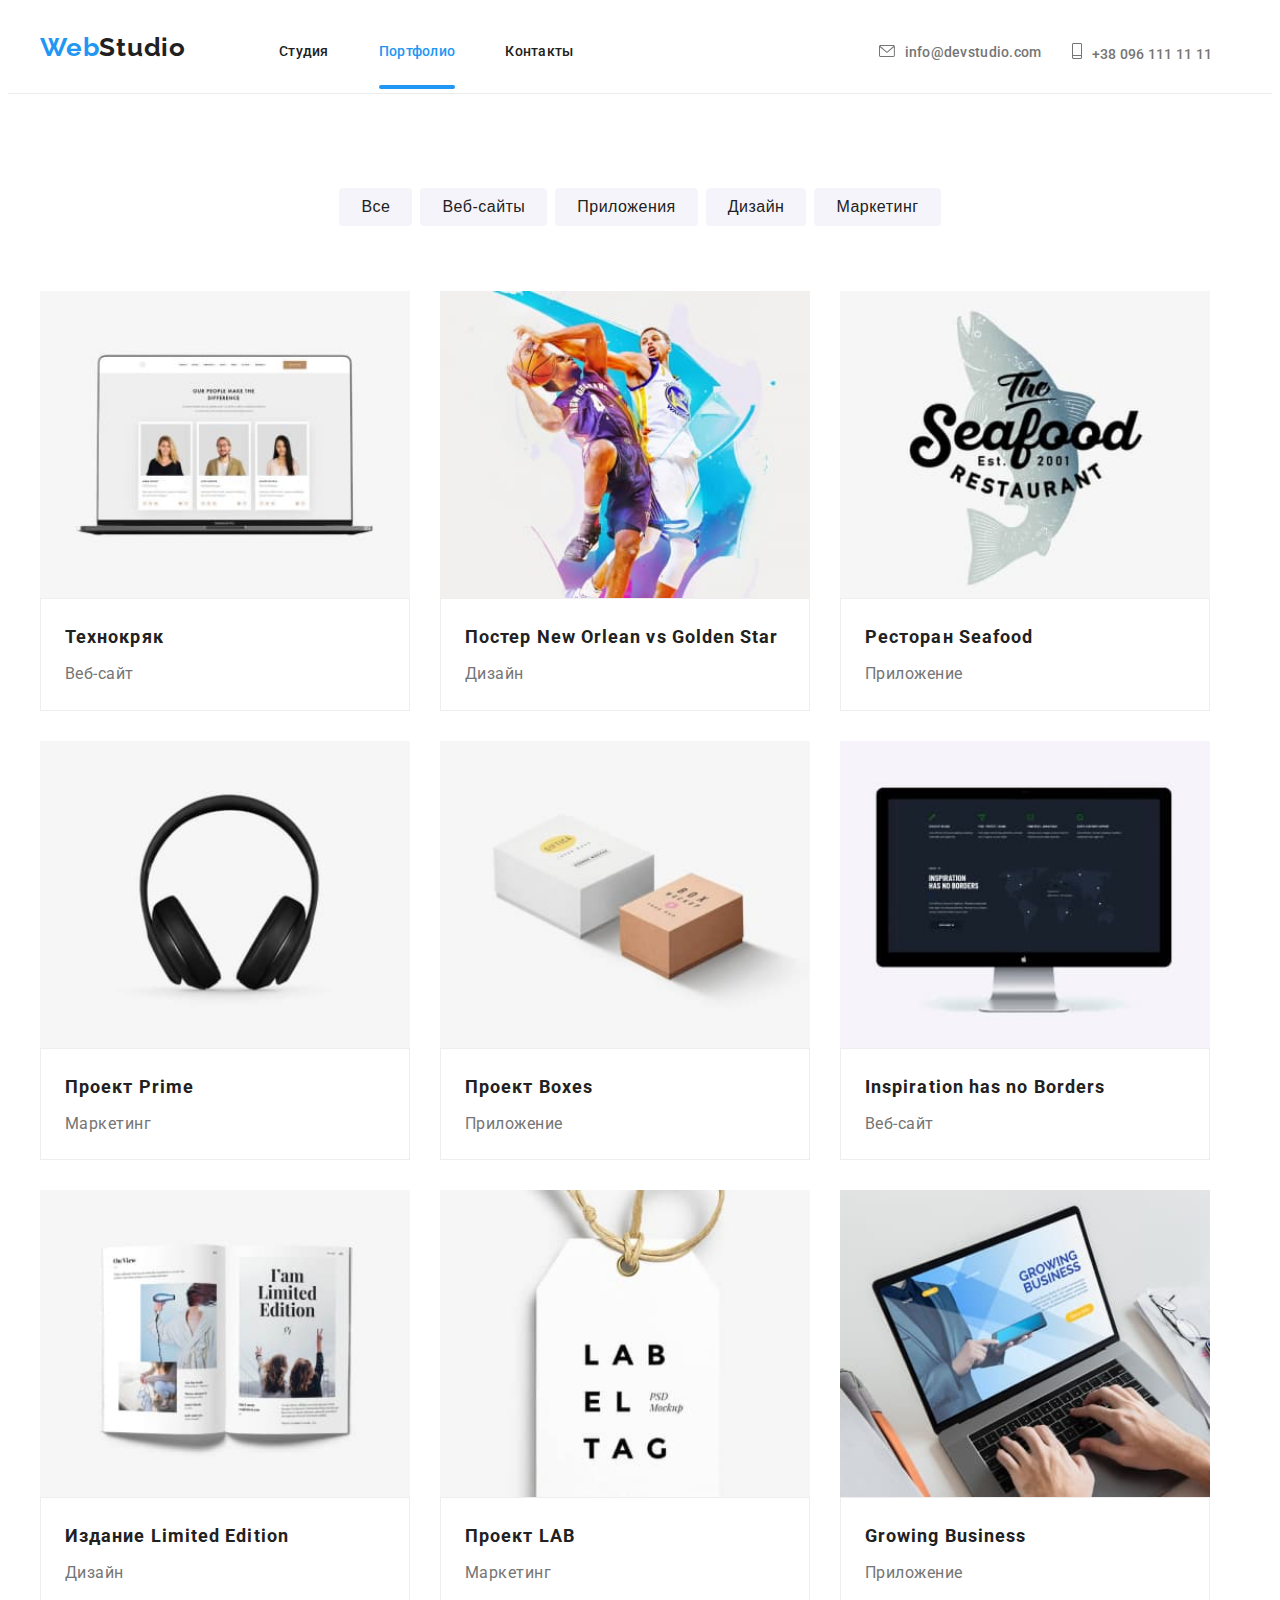
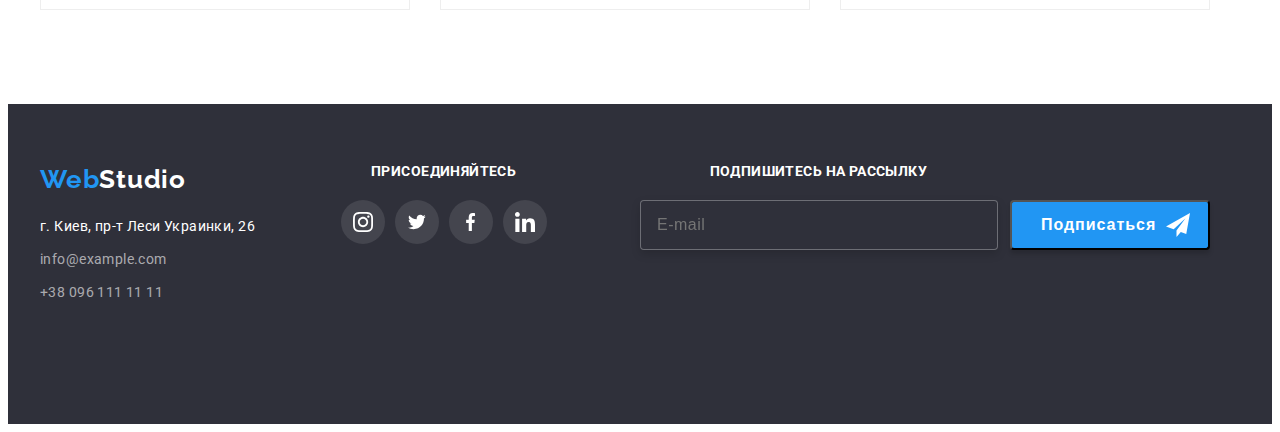
==== commit 1b4f5a61: "home work 08 portfolio final changes" ====
--- a/portfolio.html
+++ b/portfolio.html
@@ -86,7 +86,7 @@
                                     <source srcset="./images/Технокряк_desktop_filter.jpg 1x,
                                                     ./images/Технокряк_desktop_filter2x.jpg 2x" 
                                                     media="(min-width: 1200px)" />
-                                    <img src="./images/Технокряк_mobile_filter.jpg" alt="Ноутбук с изображением членов команды" width="450px>
+                                    <img src="./images/Технокряк_mobile_filter.jpg" alt="Ноутбук с изображением членов команды" width="450px">
                                 </picture>                                
                                 <p class="text-overlay">Технокряк это современная площадка распространения коронавируса.
                                     Компании используют эту платформу для цифрового
@@ -112,7 +112,7 @@
                                     <source srcset="./images/New_Orlean_desktop_filter.jpg 1x,
                                                     ./images/New_Orlean_desktop_filter2x.jpg 2x"
                                                     media="(min-width: 1200px)" />
-                                    <img src="./images/New_Orlean_mobile_filter.jpg" alt="Баскетболисты в процессе игры" width="450px>
+                                    <img src="./images/New_Orlean_mobile_filter.jpg" alt="Баскетболисты в процессе игры" width="450px">
                                 </picture>                               
                                 <p class="text-overlay">Технокряк это современная площадка распространения коронавируса.
                                     Компании используют эту
@@ -139,7 +139,7 @@
                                     <source srcset="./images/Seafood_desktop_filter.jpg 1x,
                                                     ./images/Seafood_desktop_filter2x.jpg 2x"
                                                     media="(min-width: 1200px)" />
-                                    <img src="./images/Seafood_mobile_filter.jpg" alt="Логотип ресторана в виде большой рыбы">
+                                    <img src="./images/Seafood_mobile_filter.jpg" alt="Логотип ресторана в виде большой рыбы" width="450px">
                                 </picture>                                
                                 <p class="text-overlay">Технокряк это современная площадка распространения коронавируса.
                                     Компании используют эту
@@ -165,7 +165,7 @@
                                     <source srcset="./images/Prime_desktop_filter.jpg 1x,
                                                     ./images/Prime_desktop_filter2x.jpg 2x"
                                                     media="(min-width: 1200px)" />
-                                    <img src="./images/Prime_mobile_filter.jpg" alt="Черные наушники" width="450px>
+                                    <img src="./images/Prime_mobile_filter.jpg" alt="Черные наушники" width="450px">
                                 </picture>                                                                
                                 <p class="text-overlay">Технокряк это современная площадка распространения коронавируса.
                                     Компании используют эту
@@ -192,7 +192,7 @@
                                     <source srcset="./images/Boxes_desktop_filter.jpg 1x,
                                                     ./images/Boxes_desktop_filter2x.jpg 2x"
                                                     media="(min-width: 1200px)" />
-                                    <img src="./images/Boxes_mobile_filter.jpg" alt="Белая и кремовая коробочки" width="450px>
+                                    <img src="./images/Boxes_mobile_filter.jpg" alt="Белая и кремовая коробочки" width="450px">
                                 </picture>                                
                                 <p class="text-overlay">Технокряк это современная площадка распространения коронавируса.
                                     Компании используют эту
@@ -218,7 +218,7 @@
                                     <source srcset="./images/Inspiration_desktop_filter.jpg 1x,
                                                     ./images/Inspiration_desktop_filter2x.jpg 2x"
                                                     media="(min-width: 1200px)" />
-                                    <img src="./images/Inspiration_mobile_filter.jpg" alt="Монитор компьютера" width="450px>
+                                    <img src="./images/Inspiration_mobile_filter.jpg" alt="Монитор компьютера" width="450px">
                                 </picture>                              
                                 <p class="text-overlay">Технокряк это современная площадка распространения коронавируса.
                                     Компании используют эту
@@ -244,7 +244,7 @@
                                     <source srcset="./images/Издание_desktop_filter.jpg 1x,
                                                     ./images/Издание_desktop_filter2x.jpg 2x"
                                         media="(min-width: 1200px)" />
-                                    <img src="./images/Издание_mobile_filter.jpg" alt="Разворот книги с картинками" width="450px>
+                                    <img src="./images/Издание_mobile_filter.jpg" alt="Разворот книги с картинками" width="450px">
                                 </picture>                                
                                 <p class="text-overlay">Технокряк это современная площадка распространения коронавируса.
                                     Компании используют эту
@@ -270,7 +270,7 @@
                                     <source srcset="./images/LAB_desktop_filter.jpg 1x,
                                                     ./images/LAB_desktop_filter2x.jpg 2x"
                                                     media="(min-width: 1200px)" />
-                                    <img src="./images/LAB_mobile_filter.jpg" alt="Лейба для одежды" width="450px>
+                                    <img src="./images/LAB_mobile_filter.jpg" alt="Лейба для одежды" width="450px">
                                 </picture>                                
                                 <p class="text-overlay">Технокряк это современная площадка распространения коронавируса.
                                     Компании используют эту
@@ -296,7 +296,7 @@
                                     <source srcset="./images/Growing_Business_desktop_filter.jpg 1x,
                                                     ./images/Growing_Business_desktop_filter2x.jpg 2x"
                                                     media="(min-width: 1200px)" />
-                                    <img src="./images/Growing_Business_mobile_filter.jpg" alt="Ноутбук на экране которого открыто приложение" width="450px>
+                                    <img src="./images/Growing_Business_mobile_filter.jpg" alt="Ноутбук на экране которого открыто приложение" width="450px">
                                 </picture>                                
                                 <p class="text-overlay">Технокряк это современная площадка распространения коронавируса.
                                     Компании используют эту
